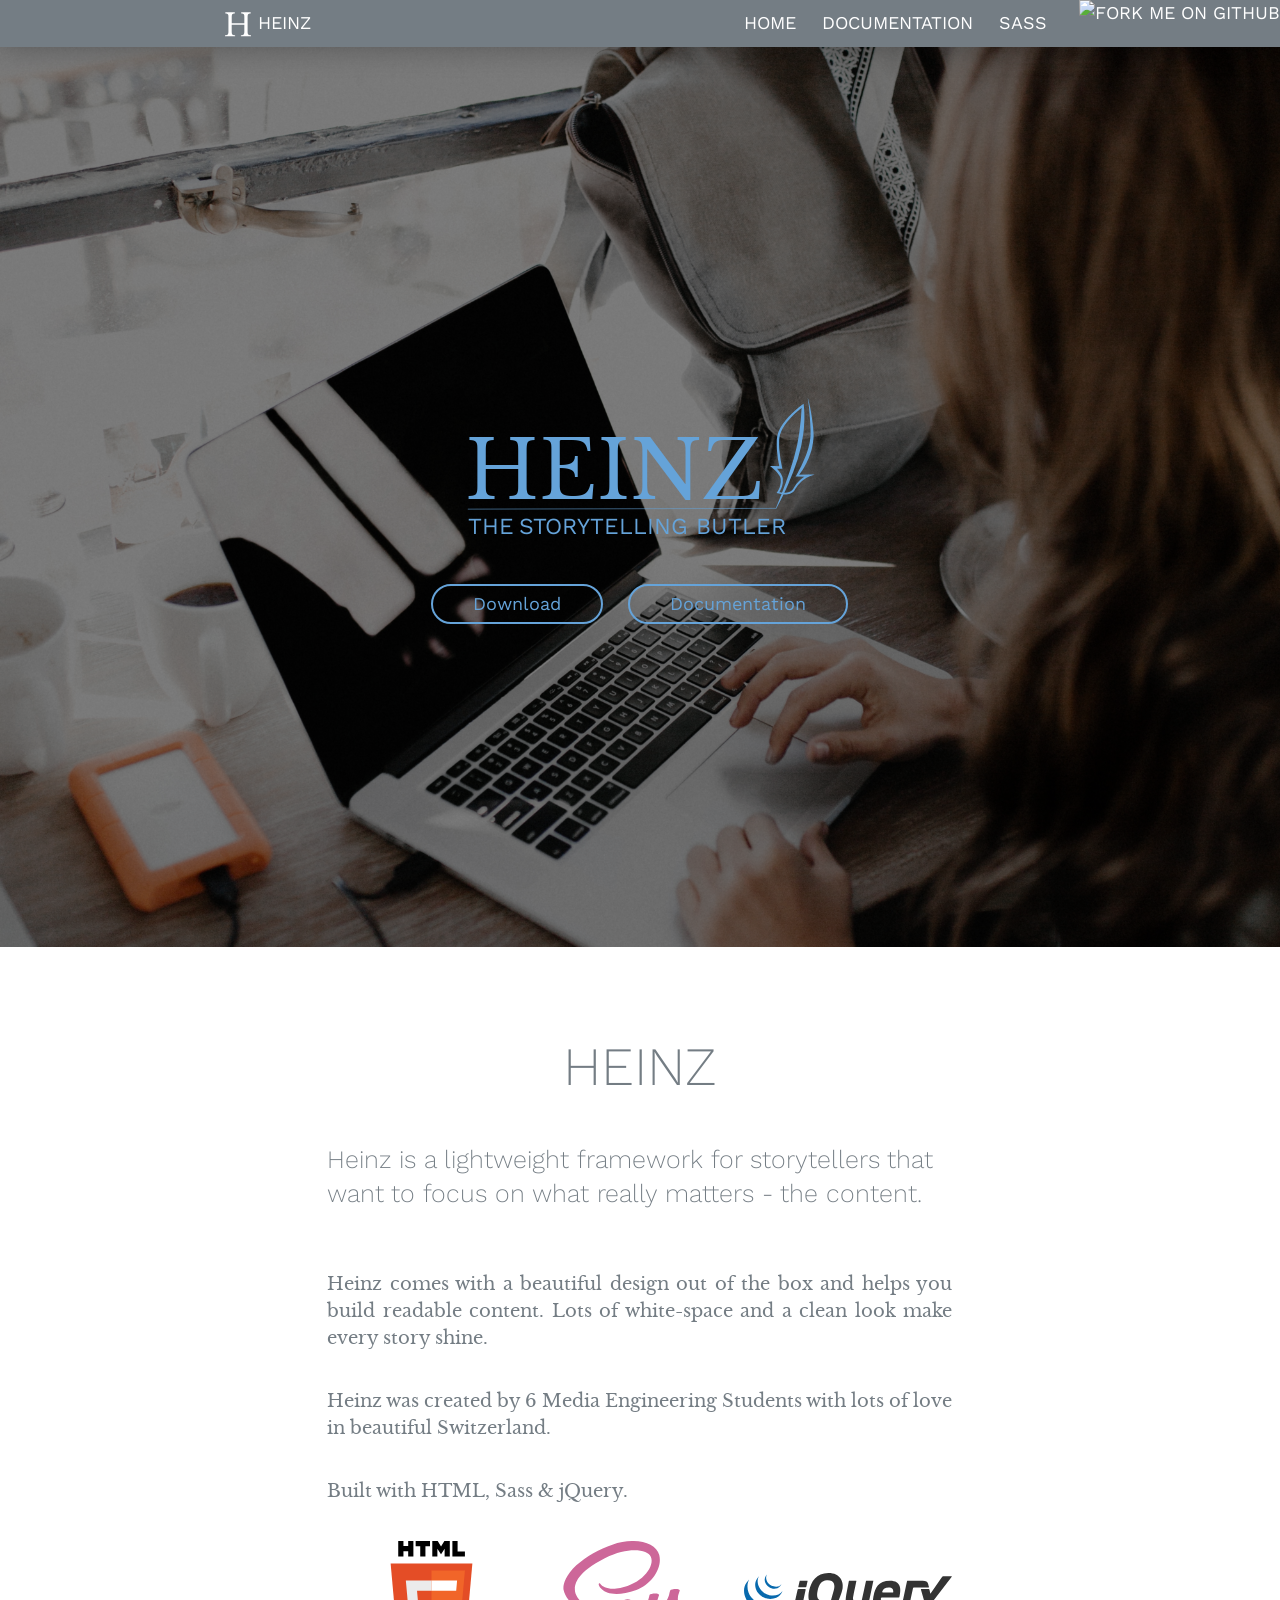
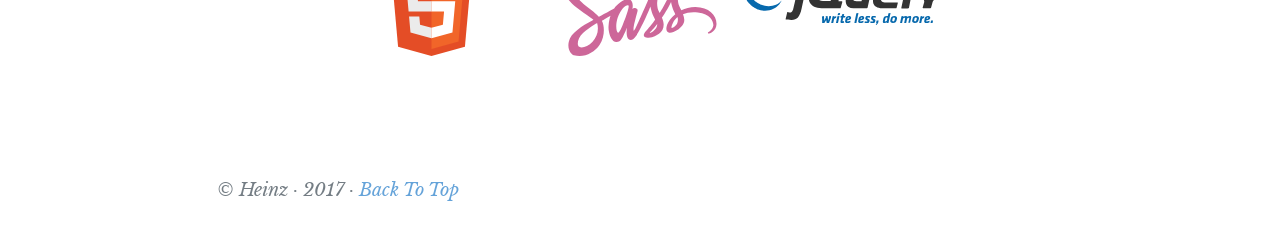
==== index.html @ 41d37383 "Merge branch 'master' of https://gitlab.com/myri/heinz # Conflicts: #	prepros-6.config" ====
<!DOCTYPE html>
<html lang="en">

<head>
    <meta charset="utf-8">
    <meta name="viewport" content="width=device-width, initial-scale=1">
    <link href="css/heinz.min.css" rel="stylesheet">
    <title>Heinz</title>

    <link rel="apple-touch-icon" sizes="180x180" href="img/favicons/apple-touch-icon.png">
    <link rel="icon" type="image/png" sizes="32x32" href="img/favicons/favicon-32x32.png">
    <link rel="icon" type="image/png" sizes="16x16" href="img/favicons/favicon-16x16.png">
    <link rel="manifest" href="img/favicons/manifest.json">
    <link rel="mask-icon" href="img/favicons/safari-pinned-tab.svg" color="#5bbad5">
    <meta name="theme-color" content="#ffffff">
</head>

<body>
    <header class="head">
        <nav class="menu boxed">
            <div class="bar">
                <a href="/" class="branding">
                    <img src="img/heinz_h.svg">
                    <span>Heinz</span>
                </a>
                <a target="_blank"href="https://github.com/"><img style="position: absolute; top: 0; right: 0; border: 0;z-index: 10001;" src="https://camo.githubusercontent.com/a6677b08c955af8400f44c6298f40e7d19cc5b2d/68747470733a2f2f73332e616d617a6f6e6177732e636f6d2f6769746875622f726962626f6e732f666f726b6d655f72696768745f677261795f3664366436642e706e67" alt="Fork me on GitHub" data-canonical-src="https://s3.amazonaws.com/github/ribbons/forkme_right_gray_6d6d6d.png"></a>
                <span class="nav-toggle">
                    <svg version="1.1" id="hamburger" xmlns="http://www.w3.org/2000/svg" xmlns:xlink="http://www.w3.org/1999/xlink" x="0px" y="0px"
                	 viewBox="0 0 77.3 67.6" style="enable-background:new 0 0 77.3 67.6;" xml:space="preserve">
                        <path d="M73.4,37.6H3.8c-2.1,0-3.8-1.7-3.8-3.8l0,0C0,31.7,1.7,30,3.8,30h69.7c2.1,0,3.8,1.7,3.8,3.8l0,0 C77.3,35.9,75.6,37.6,73.4,37.6z"/>
                        <path d="M73.4,7.6H3.8C1.7,7.6,0,5.9,0,3.8l0,0C0,1.7,1.7,0,3.8,0h69.7c2.1,0,3.8,1.7,3.8,3.8l0,0C77.3,5.9,75.6,7.6,73.4,7.6z"/>
                        <path d="M73.4,67.6H3.8c-2.1,0-3.8-1.7-3.8-3.8l0,0C0,61.7,1.7,60,3.8,60h69.7c2.1,0,3.8,1.7,3.8,3.8l0,0 C77.3,65.9,75.6,67.6,73.4,67.6z"/>
                    </svg>
                </span>
                <ul>
                    <li><span class="nav-toggle">close</span></li>
                    <li><a href="/">Home</a></li>
                    <li><a href="documentation.html">Documentation</a></li>
                    <li><a href="/docSass.html">Sass</a></li>
                </ul>
            </div>
        </nav>
    </header>

    <main class="main grid no-margin">
        <section class="fullscreen welcome textoverlay" style="background-image: url('img/womanwork.jpg')" data-section-title="fullscreen section">
            <div class="item-span-8 overlay-content">
                <div>
                <div class="logo-wrap">
                <div class="heinz-logo">
                <svg xmlns="http://www.w3.org/2000/svg" viewBox="0 0 614.93 252.39" id="heinz_logo">
                    <title>Heinz Logo</title>
                    <g id="Layer_2" data-name="Layer 2">
                        <g id="Layer_1-2" data-name="Layer 1">
                            <text class="cls-1" transform="translate(0 177.72)">HEINZ</text><line class="cls-2" x1="547.29" y1="194.18" x2="4.93" y2="195.5"/>
                            <text class="cls-3" transform="translate(5.18 238.86)">THE
                                <tspan class="cls-4" x="90.12" y="0">S</tspan>
                                <tspan class="cls-5" x="114.06" y="0">T</tspan>
                                <tspan x="136.05" y="0">O</tspan>
                                <tspan class="cls-6" x="165.8" y="0">R</tspan>
                                <tspan x="191.01" y="0">YTELLING BUTLER</tspan>
                            </text><path
                                class="cls-7"
                                d="M546.61,194.32c6-14.59,11.72-29.23,17.14-44s10.49-29.57,14.84-44.56a330.89,330.89,0,0,0,9.57-45.61c2.16-15.4,3.53-31,4.15-46.57l3,1.42h0c-4.1,3-8.11,6.38-12,9.82s-7.56,7.06-11.05,10.85a112.44,112.44,0,0,0-9.69,12A63,63,0,0,0,555.35,61a36.65,36.65,0,0,0-1.95,7.15,66,66,0,0,0-.78,7.56,121.72,121.72,0,0,0,.31,15.39,218.85,218.85,0,0,0,4.74,30.62l.64,2.83-2.89-.06h0l-12.65-.28,1.49-4h0a69,69,0,0,1,9,9.62,38,38,0,0,1,3.63,5.67,21.6,21.6,0,0,1,1.35,3.22,17.54,17.54,0,0,1,.74,3.47,31.56,31.56,0,0,1-1.42,13.35,40.12,40.12,0,0,1-2.55,6.13,37.64,37.64,0,0,1-3.54,5.67l-.71-2.31h0a38.83,38.83,0,0,0,15.94,1.32,17,17,0,0,0,7.13-2.7,12.33,12.33,0,0,0,2.68-2.55,12,12,0,0,0,1-1.55l1-1.85a57.69,57.69,0,0,1,10.81-13.47,55.55,55.55,0,0,1,6.84-5.35c1.21-.8,2.45-1.56,3.74-2.25a34.59,34.59,0,0,1,4.06-1.91h0l.62,3.66L584.43,138h0l-2.72.15,1.49-2.59A250,250,0,0,0,598.59,104c4.29-10.8,7.68-22,8.85-33.48a82.18,82.18,0,0,0,.47-8.61V59.79l-.08-2.21-.16-4.43c-.23-5.91-.54-11.82-1-17.73C605.85,23.6,604.75,11.79,603,0l.1,0c1.69,5.72,3,11.54,4.19,17.39s2.14,11.74,3,17.65,1.5,11.85,2.1,17.79l.37,4.47.18,2.24.12,2.3A87.54,87.54,0,0,1,613,71a109,109,0,0,1-2.9,18.08q-1.1,4.43-2.57,8.76c-1,2.88-2,5.74-3.21,8.52a129.36,129.36,0,0,1-8.18,16.19c-1.54,2.59-3.17,5.14-4.91,7.61a84.27,84.27,0,0,1-5.56,7.19l-1.23-2.44h0l20.28-.32,10.22-.16-9.6,3.82h0a31.72,31.72,0,0,0-3.56,1.63c-1.19.62-2.35,1.31-3.49,2a52,52,0,0,0-6.45,4.92,54.25,54.25,0,0,0-10.32,12.53l-1,1.8a15.25,15.25,0,0,1-1.32,1.93,15.6,15.6,0,0,1-3.42,3.18,20.19,20.19,0,0,1-8.49,3.14,35.31,35.31,0,0,1-8.78.09,46.66,46.66,0,0,1-8.54-1.71h0l-1.94-.59,1.23-1.72a35,35,0,0,0,3-5.25,36.87,36.87,0,0,0,2.16-5.71,28,28,0,0,0,.9-11.87c-.48-3.72-2.72-7.13-5.25-10.31a65,65,0,0,0-8.66-8.71h0l-4.92-4.14,6.41.14,12.65.28h0l-2.25,2.78a223,223,0,0,1-4.66-31.34,125.91,125.91,0,0,1-.22-15.94,70.19,70.19,0,0,1,.88-8,40.82,40.82,0,0,1,2.21-7.93,67,67,0,0,1,7.77-14.14A116.39,116.39,0,0,1,569.37,33c3.62-3.87,7.43-7.54,11.38-11s8-6.83,12.33-10h0l2.55-2.1.41,3.53c.47,4,.7,8,.84,11.95s.17,8,.07,11.93-.23,8-.53,11.92-.61,7.94-1.09,11.89a245.08,245.08,0,0,1-10.12,46.69,457.51,457.51,0,0,1-16.94,44.4c-6.43,14.45-13.27,28.69-21,42.47Z"/>
                        </g>
                    </g>
                </svg>
                </div>
                </div>
                <p class="text-center">
                    <a href="downloads/heinz.zip" class="btn">Download</a>
                    <a href="documentation.html" class="btn">Documentation</a>
                </p>
            </div>
            </div>
        </section>
        <section class="box">
            <h1>Heinz</h1>
            <p class="text-lead">Heinz is a lightweight framework for storytellers that want to focus on what really matters - the content.</p>
            <p>Heinz comes with a beautiful design out of the box and helps you build readable content. Lots of white-space and a clean look make every story shine.</p>
            <p>Heinz was created by 6 Media Engineering Students with lots of love in beautiful Switzerland.</p>

            <p>Built with HTML, Sass & jQuery.</p>
                <div class="item-span-1"></div>
                <div class="item-span-1"></div>
                <div class="item-span-2 logo-img"><img src="img/HTML5_Logo.svg"></div>
                <div class="item-span-2 logo-img"><img src="img/Sass_Logo.svg"></div>
                <div class="item-span-2 logo-img"><img src="img/jQuery-Logo.svg"></div>
        </section>
    </main>
    <footer class="grid">
        <div class="foot">
            <p>
                &copy; Heinz &middot; 2017 &middot; <span class="backtotop">Back To Top</span></p>
        </div>
    </footer>

    <script src="js/jquery-3.2.1.js"></script>
    <script src="js/heinz.min.js"></script>
</body>

</html>
---- css/heinz.min.css ----
@charset "UTF-8";@font-face{font-family:"Work Sans";src:url("../fonts/worksans/worksans-black.woff2") format("woff2"), url("../fonts/worksans/worksans-black.woff") format("woff");font-weight:900;font-style:normal}@font-face{font-family:"Work Sans";src:url("../fonts/worksans/worksans-bold.woff2") format("woff2"), url("../fonts/worksans/worksans-bold.woff") format("woff");font-weight:bold;font-style:normal}@font-face{font-family:"Work Sans";src:url("../fonts/worksans/worksans-extrabold.woff2") format("woff2"), url("../fonts/worksans/worksans-extrabold.woff") format("woff");font-weight:800;font-style:normal}@font-face{font-family:"Work Sans";src:url("../fonts/worksans/worksans-extralight.woff2") format("woff2"), url("../fonts/worksans/worksans-extralight.woff") format("woff");font-weight:200;font-style:normal}@font-face{font-family:"Work Sans";src:url("../fonts/worksans/worksans-hairline.woff2") format("woff2"), url("../fonts/worksans/worksans-hairline.woff") format("woff");font-weight:100;font-style:normal}@font-face{font-family:"Work Sans";src:url("../fonts/worksans/worksans-light.woff2") format("woff2"), url("../fonts/worksans/worksans-light.woff") format("woff");font-weight:light;font-style:normal}@font-face{font-family:"Work Sans";src:url("../fonts/worksans/worksans-medium.woff2") format("woff2"), url("../fonts/worksans/worksans-medium.woff") format("woff");font-weight:500;font-style:normal}@font-face{font-family:"Work Sans";src:url("../fonts/worksans/worksans-regular.woff2") format("woff2"), url("../fonts/worksans/worksans-regular.woff") format("woff");font-weight:normal;font-style:normal}@font-face{font-family:"Libre Baskerville";src:url("../fonts/librebaskerville/librebaskerville-bold-webfont.woff2") format("woff2"), url("../fonts/librebaskerville/librebaskerville-bold-webfont.woff") format("woff");font-weight:bold;font-style:normal}@font-face{font-family:"Libre Baskerville";src:url("../fonts/librebaskerville/librebaskerville-italic-webfont.woff2") format("woff2"), url("../fonts/librebaskerville/librebaskerville-italic-webfont.woff") format("woff");font-weight:normal;font-style:italic}@font-face{font-family:"Libre Baskerville";src:url("../fonts/librebaskerville/librebaskerville-regular-webfont.woff2") format("woff2"), url("../fonts/librebaskerville/librebaskerville-regular-webfont.woff") format("woff");font-weight:normal;font-style:normal}.backtotop,a,abbr,acronym,address,applet,article,aside,audio,b,big,blockquote,body,canvas,caption,center,cite,code,dd,del,details,dfn,div,dl,dt,em,embed,fieldset,figcaption,figure,footer,form,h1,h2,h3,h4,h5,h6,header,hgroup,html,i,iframe,img,ins,kbd,label,legend,mark,menu,nav,object,output,p,pre,q,ruby,s,samp,section,small,span,strike,strong,summary,table,tbody,td,tfoot,th,thead,time,tr,tt,u,var,video{margin:0;padding:0;border:0;font-size:100%;font:inherit;vertical-align:baseline}article,aside,details,figcaption,figure,footer,header,hgroup,menu,nav,section{display:block}body{line-height:1}blockquote,q{quotes:none}blockquote:after,blockquote:before,q:after,q:before{content:'';content:none}table{border-collapse:collapse;border-spacing:0}b,strong{font-weight:bold}em,i{font-style:italic}*{-webkit-box-sizing:border-box;box-sizing:border-box}b,strong{font-weight:bold}i{font-style:italic}img{max-width:100%;height:auto}body{max-width:100%;height:auto;-webkit-transition:0.3s all ease;-o-transition:0.3s all ease;transition:0.3s all ease}body footer,body header,body main{width:100%;max-width:1920px;margin-left:auto!important;margin-right:auto!important;-webkit-box-sizing:border-box;box-sizing:border-box}body.boxed{background:#CCCFD0}body.boxed .box{background:white}.box{margin:10px;-webkit-box-sizing:border-box;box-sizing:border-box}section.box{margin-top:0;margin-bottom:0}.main{margin:100px 0}.main.no-margin{margin:0}figure{padding-bottom:5px;margin:1.25rem 0}footer{margin-top:30px;margin-bottom:20px;padding:5px;font-style:italic}body,html{font-family:"Libre Baskerville", "Times New Roman", serif;font-size:18px;font-weight:normal;line-height:1.5;color:#747D84}@media screen and (max-width:800px){body,html{font-size:16px}}p{text-align:justify;-webkit-hyphens:auto;-ms-hyphens:auto;hyphens:auto}p+p{margin-top:2rem}.numbered{counter-reset:h1}.numbered h1{counter-reset:h2}.numbered h1.nocount:before{content:"";counter-increment:none}.numbered h1:before{counter-increment:h1;content:counter(h1) "." " "}.numbered h2{counter-reset:h3}.numbered h2.nocount:before{content:"";counter-increment:none}.numbered h2:before{counter-increment:h2;content:counter(h1) "." counter(h2) "." " "}.numbered h3{counter-reset:h4}.numbered h3.nocount:before{content:"";counter-increment:none}.numbered h3:before{counter-increment:h3;content:counter(h1) "." counter(h2) "." counter(h3) "." " "}.numbered h4{counter-reset:h5}.numbered h4.nocount:before{content:"";counter-increment:none}.numbered h4:before{counter-increment:h4;content:counter(h1) "." counter(h2) "." counter(h3) "." counter(h4) "." " "}.numbered h5{counter-reset:h6}.numbered h5.nocount:before{content:"";counter-increment:none}.numbered h5:before{counter-increment:h5;content:counter(h1) "." counter(h2) "." counter(h3) "." counter(h4) "." counter(h5) "." " "}.numbered h6{counter-reset:h7}.numbered h6.nocount:before{content:"";counter-increment:none}.numbered h6:before{counter-increment:h6;content:counter(h1) "." counter(h2) "." counter(h3) "." counter(h4) "." counter(h5) "." counter(h6) "." " "}h1{font-family:"Work Sans", "Calibri", sans-serif;font-weight:300;font-style:normal;text-transform:uppercase;text-align:center}h2{font-family:"Work Sans", "Calibri", sans-serif;font-weight:300;font-style:normal;text-transform:uppercase;text-align:center}h3{font-family:"Work Sans", "Calibri", sans-serif;font-weight:300;font-style:normal;text-transform:uppercase;text-align:center}h4{font-family:"Work Sans", "Calibri", sans-serif;font-weight:300;font-style:normal;text-transform:uppercase;text-align:center}h5{font-family:"Work Sans", "Calibri", sans-serif;font-weight:300;font-style:normal;text-transform:uppercase;text-align:center}h6{font-family:"Work Sans", "Calibri", sans-serif;font-weight:300;font-style:normal;text-transform:uppercase;text-align:center}h1{font-size:3em;line-height:1.05;color:#747D84;margin:2.5rem 0}@media screen and (max-width:800px){h1{font-size:2.5em}}h2{font-size:2.25em;line-height:1.25;margin:1.25rem 0}@media screen and (max-width:800px){h2{font-size:2em}}h3{font-size:1.75em;line-height:1.25;margin:1.25rem 0}@media screen and (max-width:800px){h3{font-size:1.5em}}h4{font-size:1.125em;line-height:1.22;margin:.5rem 0;font-weight:500;margin-top:1.5rem}h5{font-size:1.1em;margin:.3rem 0;font-weight:500;margin-top:1.5rem}h6{font-size:1em;margin:.25rem 0;font-weight:500;margin-top:1.5rem}.backtotop,.toggle,a{-webkit-transition:0.3s all ease;-o-transition:0.3s all ease;transition:0.3s all ease;color:#65A3D9;cursor:pointer;text-decoration:none}.backtotop:hover,.toggle:hover,a:hover{color:#65A3D9;text-decoration:underline}.btn.backtotop,.toggle.btn,a.btn{border-radius:20px;padding:6.66667px 40px;border:2px solid currentColor;margin:auto 10px;line-height:3;white-space:nowrap;font-family:"Work Sans", "Calibri", sans-serif}@media screen and (max-width:600px){.btn.backtotop,.toggle.btn,a.btn{padding:6.66667px 20px}}.btn.backtotop:hover,.toggle.btn:hover,a.btn:hover{text-decoration:none;background:#65A3D9;color:white;border-color:#65A3D9}blockquote{font-family:"Libre Baskerville", "Times New Roman", serif;font-style:italic;font-weight:normal;font-size:1.5em;line-height:1.4583;display:block;position:relative;margin:0px auto;text-align:right;color:#968572;border-right:3px solid currentColor;padding:10px;padding-right:20px;margin-bottom:1.25rem;margin-top:1.25rem}blockquote span{display:block;font-size:.7em}.text-black{color:black}.text-white{color:white}.text-center{text-align:center}.text-justify{text-align:justify}.text-left{text-align:left}.text-right{text-align:right}.text-hyphen{-webkit-hyphens:auto;-ms-hyphens:auto;hyphens:auto}.text-no-hyphen{-webkit-hyphens:none;-ms-hyphens:none;hyphens:none}.text-highlighted{background:#65A3D9;color:white;padding:3px 0 1px 0}.text-small{font-size:.8em}.text-muted{opacity:.5}.text-lead{font-family:"Work Sans", "Calibri", sans-serif;line-height:1.375;text-align:left;font-size:1.4em;font-weight:300;margin-bottom:1.25rem}figcaption{font-style:italic;margin-bottom:1.25rem;margin-top:.5rem}body,html{width:100%;min-height:100vh;margin:0;padding:0}body{display:grid;grid-template-rows:auto auto auto;grid-template-columns:12fr;grid-template-areas:"head""main""foot";-webkit-box-align:center;-webkit-align-items:center;-ms-flex-align:center;align-items:center}body .head{grid-area:head}body .main{grid-area:main}body .foot{grid-area:foot}.grid{display:grid;grid-template-columns:repeat(12, 1fr);-webkit-box-align:center;-webkit-align-items:center;-ms-flex-align:center;align-items:center}.grid .grid{display:grid;grid-template-columns:repeat(12, 1fr)}.grid .item-span-1{grid-column-start:auto;grid-column-end:span 1}.grid .item-span-lg-1,.grid .item-span-md-1,.grid .item-span-sm-1{grid-column-start:auto;grid-column-end:span 12}.grid .item-span-2{grid-column-start:auto;grid-column-end:span 2}.grid .item-span-lg-2,.grid .item-span-md-2,.grid .item-span-sm-2,.grid section.has-sidestory .sidestory{grid-column-start:auto;grid-column-end:span 12}.grid .item-span-3{grid-column-start:auto;grid-column-end:span 3}.grid .item-span-lg-3,.grid .item-span-md-3,.grid .item-span-sm-3{grid-column-start:auto;grid-column-end:span 12}.grid .item-span-4{grid-column-start:auto;grid-column-end:span 4}.grid .item-span-lg-4,.grid .item-span-md-4,.grid .item-span-sm-4{grid-column-start:auto;grid-column-end:span 12}.grid .item-span-5,.grid section blockquote{grid-column-start:auto;grid-column-end:span 5}.grid .item-span-lg-5,.grid .item-span-md-5,.grid .item-span-sm-5{grid-column-start:auto;grid-column-end:span 12}.grid #toc,.grid .item-span-6,.grid section .content-wide,.grid section .oversized div,.grid section .oversized figcaption,.grid section .oversized p,.grid section .slider-wrap,.grid section .video-wrap,.grid section audio,.grid section h1,.grid section h2,.grid section h3,.grid section h4,.grid section h5,.grid section h6,.grid section iframe,.grid section img,.grid section ol,.grid section p,.grid section pre div,.grid section pre figcaption,.grid section pre p,.grid section ul{grid-column-start:auto;grid-column-end:span 6}.grid .item-span-lg-6,.grid .item-span-md-6,.grid .item-span-sm-6,.grid section.full-width audio,.grid section .full-width audio,.grid section.full-width figcaption,.grid section .full-width figcaption,.grid section.full-width iframe,.grid section .full-width iframe,.grid section.full-width p,.grid section .full-width p,.grid section.full-width ul,.grid section .full-width ul{grid-column-start:auto;grid-column-end:span 12}.grid .item-span-7{grid-column-start:auto;grid-column-end:span 7}.grid .item-span-lg-7,.grid .item-span-md-7,.grid .item-span-sm-7{grid-column-start:auto;grid-column-end:span 12}.grid .item-span-8,.grid section .content-wide.large,.grid section .oversized,.grid section .slider-wrap.large,.grid section .video-wrap.large,.grid section audio.large,.grid section h1.large,.grid section h2.large,.grid section h3.large,.grid section h4.large,.grid section h5.large,.grid section h6.large,.grid section iframe.large,.grid section img.large,.grid section ol.large,.grid section p.large,.grid section pre,.grid section ul.large{grid-column-start:auto;grid-column-end:span 8}.grid .foot,.grid .item-span-lg-8,.grid .item-span-md-8,.grid .item-span-sm-8,.grid section,.grid section.has-sidestory .content,.grid section .oversized img,.grid section pre img{grid-column-start:auto;grid-column-end:span 12}.grid .item-span-9{grid-column-start:auto;grid-column-end:span 9}.grid .item-span-lg-9,.grid .item-span-md-9,.grid .item-span-sm-9{grid-column-start:auto;grid-column-end:span 12}.grid .item-span-10{grid-column-start:auto;grid-column-end:span 10}.grid .item-span-lg-10,.grid .item-span-md-10,.grid .item-span-sm-10{grid-column-start:auto;grid-column-end:span 12}.grid .item-span-11{grid-column-start:auto;grid-column-end:span 11}.grid .item-span-lg-11,.grid .item-span-md-11,.grid .item-span-sm-11{grid-column-start:auto;grid-column-end:span 12}.grid .fullscreen,.grid .item-span-12,.grid div{grid-column-start:auto;grid-column-end:span 12}.grid .item-span-lg-12,.grid .item-span-md-12,.grid .item-span-sm-12,.grid section.full-width,.grid section .full-width,.grid section.full-width .over-video,.grid section .full-width .over-video,.grid section.full-width .video-wrap,.grid section .full-width .video-wrap,.grid section.full-width figure,.grid section .full-width figure,.grid section.full-width iframe,.grid section .full-width iframe,.grid section.full-width video,.grid section .full-width video,.grid section.has-sidestory{grid-column-start:auto;grid-column-end:span 12}.grid .item-offset-0,.grid section .content-wide.large,.grid section.full-width,.grid section .full-width,.grid section.full-width .over-video,.grid section .full-width .over-video,.grid section.full-width .video-wrap,.grid section .full-width .video-wrap,.grid section.full-width figure,.grid section .full-width figure,.grid section.full-width iframe,.grid section .full-width iframe,.grid section.full-width video,.grid section .full-width video,.grid section.has-sidestory,.grid section .slider-wrap.large,.grid section .video-wrap.large,.grid section audio.large,.grid section h1.large,.grid section h2.large,.grid section h3.large,.grid section h4.large,.grid section h5.large,.grid section h6.large,.grid section iframe.large,.grid section img.large,.grid section ol.large,.grid section p.large,.grid section ul.large{grid-column-start:1}.grid .item-offset-lg-1,.grid .item-offset-md-1,.grid .item-offset-sm-1,.grid section.has-sidestory .sidestory-left{grid-column-start:auto}.grid #toc,.grid .item-offset-1,.grid section .content-wide,.grid section .oversized div,.grid section .oversized figcaption,.grid section .oversized p,.grid section .slider-wrap,.grid section .video-wrap,.grid section audio,.grid section h1,.grid section h2,.grid section h3,.grid section h4,.grid section h5,.grid section h6,.grid section iframe,.grid section img,.grid section ol,.grid section p,.grid section pre div,.grid section pre figcaption,.grid section pre p,.grid section ul{grid-column-start:2}.grid .foot,.grid .item-offset-lg-2,.grid .item-offset-md-2,.grid .item-offset-sm-2,.grid section,.grid section.full-width audio,.grid section .full-width audio,.grid section.full-width figcaption,.grid section .full-width figcaption,.grid section.full-width iframe,.grid section .full-width iframe,.grid section.full-width p,.grid section .full-width p,.grid section.full-width ul,.grid section .full-width ul,.grid section.has-sidestory .content{grid-column-start:auto}.grid .item-offset-2{grid-column-start:3}.grid .item-offset-lg-3,.grid .item-offset-md-3,.grid .item-offset-sm-3{grid-column-start:auto}.grid .item-offset-3{grid-column-start:4}.grid .item-offset-lg-4,.grid .item-offset-md-4,.grid .item-offset-sm-4{grid-column-start:auto}.grid .item-offset-4{grid-column-start:5}.grid .item-offset-lg-5,.grid .item-offset-md-5,.grid .item-offset-sm-5{grid-column-start:auto}.grid .item-offset-5{grid-column-start:6}.grid .item-offset-lg-6,.grid .item-offset-md-6,.grid .item-offset-sm-6{grid-column-start:auto}.grid .item-offset-6{grid-column-start:7}.grid .item-offset-lg-7,.grid .item-offset-md-7,.grid .item-offset-sm-7{grid-column-start:auto}.grid .item-offset-7{grid-column-start:8}.grid .item-offset-lg-8,.grid .item-offset-md-8,.grid .item-offset-sm-8{grid-column-start:auto}.grid .item-offset-8{grid-column-start:9}.grid .item-offset-lg-9,.grid .item-offset-md-9,.grid .item-offset-sm-9,.grid section.has-sidestory .sidestory-right{grid-column-start:auto}.grid .item-offset-9{grid-column-start:10}.grid .item-offset-lg-10,.grid .item-offset-md-10,.grid .item-offset-sm-10{grid-column-start:auto}.grid .item-offset-10{grid-column-start:11}.grid .item-offset-lg-11,.grid .item-offset-md-11,.grid .item-offset-sm-11{grid-column-start:auto}.grid .item-offset-11{grid-column-start:12}.grid .item-offset-lg-12,.grid .item-offset-md-12,.grid .item-offset-sm-12{grid-column-start:auto}@media screen and (min-width:600px){.grid .item-span-sm-1{grid-column-start:auto;grid-column-end:span 1}.grid .item-span-sm-2{grid-column-start:auto;grid-column-end:span 2}.grid .item-span-sm-3{grid-column-start:auto;grid-column-end:span 3}.grid .item-span-sm-4{grid-column-start:auto;grid-column-end:span 4}.grid .item-span-sm-5{grid-column-start:auto;grid-column-end:span 5}.grid .item-span-sm-6{grid-column-start:auto;grid-column-end:span 6}.grid .item-span-sm-7{grid-column-start:auto;grid-column-end:span 7}.grid .item-span-sm-8{grid-column-start:auto;grid-column-end:span 8}.grid .item-span-sm-9{grid-column-start:auto;grid-column-end:span 9}.grid .item-span-sm-10{grid-column-start:auto;grid-column-end:span 10}.grid .item-span-sm-11{grid-column-start:auto;grid-column-end:span 11}.grid .item-span-sm-12{grid-column-start:auto;grid-column-end:span 12}.grid .item-offset-sm-0{grid-column-start:1}.grid .item-offset-sm-1{grid-column-start:2}.grid .item-offset-sm-2{grid-column-start:3}.grid .item-offset-sm-3{grid-column-start:4}.grid .item-offset-sm-4{grid-column-start:5}.grid .item-offset-sm-5{grid-column-start:6}.grid .item-offset-sm-6{grid-column-start:7}.grid .item-offset-sm-7{grid-column-start:8}.grid .item-offset-sm-8{grid-column-start:9}.grid .item-offset-sm-9{grid-column-start:10}.grid .item-offset-sm-10{grid-column-start:11}.grid .item-offset-sm-11{grid-column-start:12}}@media screen and (min-width:960px){.grid .item-span-md-1{grid-column-start:auto;grid-column-end:span 1}.grid .item-span-md-2,.grid section.has-sidestory .sidestory{grid-column-start:auto;grid-column-end:span 2}.grid .item-span-md-3{grid-column-start:auto;grid-column-end:span 3}.grid .item-span-md-4{grid-column-start:auto;grid-column-end:span 4}.grid .item-span-md-5{grid-column-start:auto;grid-column-end:span 5}.grid .item-span-md-6,.grid section.full-width audio,.grid section .full-width audio,.grid section.full-width figcaption,.grid section .full-width figcaption,.grid section.full-width iframe,.grid section .full-width iframe,.grid section.full-width p,.grid section .full-width p,.grid section.full-width ul,.grid section .full-width ul{grid-column-start:auto;grid-column-end:span 6}.grid .item-span-md-7{grid-column-start:auto;grid-column-end:span 7}.grid .foot,.grid .item-span-md-8,.grid section,.grid section.has-sidestory .content,.grid section .oversized img,.grid section pre img{grid-column-start:auto;grid-column-end:span 8}.grid .item-span-md-9{grid-column-start:auto;grid-column-end:span 9}.grid .item-span-md-10{grid-column-start:auto;grid-column-end:span 10}.grid .item-span-md-11{grid-column-start:auto;grid-column-end:span 11}.grid .item-span-md-12,.grid section.full-width,.grid section .full-width,.grid section.full-width .over-video,.grid section .full-width .over-video,.grid section.full-width .video-wrap,.grid section .full-width .video-wrap,.grid section.full-width figure,.grid section .full-width figure,.grid section.full-width iframe,.grid section .full-width iframe,.grid section.full-width video,.grid section .full-width video,.grid section.has-sidestory{grid-column-start:auto;grid-column-end:span 12}.grid .item-offset-md-0{grid-column-start:1}.grid .item-offset-md-1,.grid section.has-sidestory .sidestory-left{grid-column-start:2}.grid .foot,.grid .item-offset-md-2,.grid section,.grid section.full-width audio,.grid section .full-width audio,.grid section.full-width figcaption,.grid section .full-width figcaption,.grid section.full-width iframe,.grid section .full-width iframe,.grid section.full-width p,.grid section .full-width p,.grid section.full-width ul,.grid section .full-width ul,.grid section.has-sidestory .content{grid-column-start:3}.grid .item-offset-md-3{grid-column-start:4}.grid .item-offset-md-4{grid-column-start:5}.grid .item-offset-md-5{grid-column-start:6}.grid .item-offset-md-6{grid-column-start:7}.grid .item-offset-md-7{grid-column-start:8}.grid .item-offset-md-8{grid-column-start:9}.grid .item-offset-md-9,.grid section.has-sidestory .sidestory-right{grid-column-start:10}.grid .item-offset-md-10{grid-column-start:11}.grid .item-offset-md-11{grid-column-start:12}}@media screen and (min-width:1260px){.grid .item-span-lg-1{grid-column-start:auto;grid-column-end:span 1}.grid .item-span-lg-2{grid-column-start:auto;grid-column-end:span 2}.grid .item-span-lg-3{grid-column-start:auto;grid-column-end:span 3}.grid .item-span-lg-4{grid-column-start:auto;grid-column-end:span 4}.grid .item-span-lg-5{grid-column-start:auto;grid-column-end:span 5}.grid .item-span-lg-6{grid-column-start:auto;grid-column-end:span 6}.grid .item-span-lg-7{grid-column-start:auto;grid-column-end:span 7}.grid .item-span-lg-8{grid-column-start:auto;grid-column-end:span 8}.grid .item-span-lg-9{grid-column-start:auto;grid-column-end:span 9}.grid .item-span-lg-10{grid-column-start:auto;grid-column-end:span 10}.grid .item-span-lg-11{grid-column-start:auto;grid-column-end:span 11}.grid .item-span-lg-12{grid-column-start:auto;grid-column-end:span 12}.grid .item-offset-lg-0{grid-column-start:1}.grid .item-offset-lg-1{grid-column-start:2}.grid .item-offset-lg-2{grid-column-start:3}.grid .item-offset-lg-3{grid-column-start:4}.grid .item-offset-lg-4{grid-column-start:5}.grid .item-offset-lg-5{grid-column-start:6}.grid .item-offset-lg-6{grid-column-start:7}.grid .item-offset-lg-7{grid-column-start:8}.grid .item-offset-lg-8{grid-column-start:9}.grid .item-offset-lg-9{grid-column-start:10}.grid .item-offset-lg-10{grid-column-start:11}.grid .item-offset-lg-11{grid-column-start:12}}.grid .fullscreen{height:100vh;background-size:cover;background-position:center center}.grid section{padding:50px 0;display:grid;grid-template-columns:repeat(8, 1fr)}.boxed .grid section:first-of-type:not(.fullscreen):not(.full-width){padding-top:100px}.boxed .grid section:last-of-type{padding-bottom:100px}.grid section.full-width,.grid section .full-width{padding:0;display:grid;grid-template-columns:repeat(12, 1fr);position:relative;margin:0}.grid section.full-width .over-video,.grid section .full-width .over-video,.grid section.full-width .video-wrap,.grid section .full-width .video-wrap,.grid section.full-width figure,.grid section .full-width figure,.grid section.full-width iframe,.grid section .full-width iframe,.grid section.full-width video,.grid section .full-width video{padding:0;line-height:1;margin:0}.grid section.full-width .video-wrap,.grid section .full-width .video-wrap{margin:0}.grid section.full-width .over-video,.grid section .full-width .over-video{position:absolute;top:0;left:0;width:100%;height:100%;background:rgba(0, 0, 0, 0.5)}.grid section.full-width audio,.grid section .full-width audio,.grid section.full-width figcaption,.grid section .full-width figcaption,.grid section.full-width iframe,.grid section .full-width iframe,.grid section.full-width p,.grid section .full-width p,.grid section.full-width ul,.grid section .full-width ul{position:absolute;bottom:10px;left:0}.grid section.has-sidestory{padding:0;display:grid;grid-template-columns:repeat(12, 1fr);position:relative}.grid section.has-sidestory .box{margin-top:0;margin-bottom:0}.grid section.has-sidestory .content{grid-row-start:1;display:grid;grid-template-columns:repeat(8, 1fr)}@media screen and (max-width:960px){.grid section.has-sidestory .content{grid-column-start:auto;grid-column-end:span 12;padding:20px 0}}.grid section.has-sidestory .sidestory{grid-row-start:1;-webkit-align-self:center;-ms-flex-item-align:center;align-self:center;padding:20px;z-index:10;margin:25px;font-size:.8em;background:#f2f2f2}@media screen and (max-width:960px){.grid section.has-sidestory .sidestory{grid-column-start:auto;grid-column-end:span 12;grid-row-start:auto;background:#f2f2f2}.grid section.has-sidestory .sidestory h1,.grid section.has-sidestory .sidestory h2,.grid section.has-sidestory .sidestory h3,.grid section.has-sidestory .sidestory h4,.grid section.has-sidestory .sidestory h5,.grid section.has-sidestory .sidestory h6{text-align:left}}.grid section .oversized,.grid section pre{display:grid;grid-template-columns:repeat(8, 1fr);padding:1.25rem 0;position:relative;margin-bottom:2rem}.grid section .oversized code,.grid section pre code{padding:0 10px}.grid section .textoverlay{padding:0;margin:30px 0;background:black}.grid section .textoverlay img{opacity:0.5}.grid section .textoverlay .overlay-content{position:absolute;top:50%;-webkit-transform:translateY(-50%);-ms-transform:translateY(-50%);transform:translateY(-50%);text-align:center;width:100%;color:white;font-size:3.1em;line-height:1.05em;font-weight:normal;font-style:italic}.grid section .content-wide,.grid section .slider-wrap,.grid section .video-wrap,.grid section audio,.grid section h1,.grid section h2,.grid section h3,.grid section h4,.grid section h5,.grid section h6,.grid section iframe,.grid section img,.grid section ol,.grid section p,.grid section ul{width:100%}.grid section blockquote{grid-column-start:4}.grid section blockquote p{text-align:right!important}@media screen and (max-width:700px){.grid section blockquote{grid-column-start:0;grid-column-end:span 6}}#toc{width:100%;font-family:"Work Sans", "Calibri", sans-serif;text-transform:uppercase}#toc ul{list-style:none;list-style-type:none}#toc .H2{padding-left:10px}#toc .H3{padding-left:20px}.overlay-open{overflow:hidden}.overlay-open div:not(.overlay),.overlay-open footer,.overlay-open header,.overlay-open main{-webkit-filter:blur(10px);filter:blur(10px);-webkit-transition:0.3s all ease;-o-transition:0.3s all ease;transition:0.3s all ease}.backdrop{position:fixed;top:0;left:0;width:100%;height:100%;z-index:98}.overlay{display:none;background:white;position:fixed;width:70%;max-height:70%;overflow:auto;border:0px solid #747D84;top:50%;left:50%;-webkit-transform:translate(-50%, -50%);-ms-transform:translate(-50%, -50%);transform:translate(-50%, -50%);z-index:99}@media screen and (max-width:600px){.overlay{width:90%;max-height:90%}}.overlay.open{display:block}.overlay .close{position:absolute;right:15px;top:10px;font-family:"Work Sans", "Calibri", sans-serif;font-size:1.5em;text-decoration:none;z-index:100}.overlay .close:hover{text-decoration:none}.slider-wrap{width:100%;position:relative;margin:10px 0;margin-bottom:2rem}.slider-wrap .navigator{position:absolute;top:50%;font-size:0;width:35px;height:35px;-webkit-transform:translateY(-50%) rotate(45deg);-ms-transform:translateY(-50%) rotate(45deg);transform:translateY(-50%) rotate(45deg);cursor:pointer}.slider-wrap .navigator.toggle-next{right:30px;-webkit-box-shadow:6px -6px 6px rgba(0, 0, 0, 0.3);box-shadow:6px -6px 6px rgba(0, 0, 0, 0.3);border-top:3px solid #FDFDFD;border-right:3px solid #FDFDFD}.slider-wrap .navigator.toggle-next:hover{border-color:rgba(253, 253, 253, 0.5)}.slider-wrap .navigator.toggle-prev{left:30px;-webkit-box-shadow:-6px 6px 6px rgba(0, 0, 0, 0.3);box-shadow:-6px 6px 6px rgba(0, 0, 0, 0.3);border-bottom:3px solid #FDFDFD;border-left:3px solid #FDFDFD}.slider-wrap .navigator.toggle-prev:hover{border-color:rgba(253, 253, 253, 0.5)}.slider{position:relative;width:100%;height:0;padding:56.25% 0 0 0;display:block}.slider div{position:absolute;top:0;left:0;right:0;bottom:0;width:100%;height:100%}.slider div{background-size:cover;background-position:center center;background-repeat:no-repeat;opacity:0;-webkit-transition:.3s all ease;-o-transition:.3s all ease;transition:.3s all ease}.slider div.active{opacity:1}.slider div img{display:none}.video-wrap{margin:10px 0;position:relative;margin-bottom:2rem}.video{position:relative;width:100%;height:0;padding:56.25% 0 0 0;display:block}.video iframe,.video video{position:absolute;top:0;left:0;right:0;bottom:0;width:100%;height:100%}.scrollspy-wrapper{height:10px;margin:0;position:relative;left:0;width:100%;background:#747D84}.scrollspy-wrapper.display-titles{height:20px}@media screen and (max-width:500px){.scrollspy-wrapper.display-titles{height:10px}}.scrollspy-wrapper.display-titles .scrollspy{font-size:.8em;font-family:"Work Sans", "Calibri", sans-serif;line-height:20px}@media screen and (max-width:500px){.scrollspy-wrapper.display-titles .scrollspy{font-size:0}}.scrollspy-wrapper .scrollspy{width:auto;height:100%;position:absolute;cursor:pointer;white-space:nowrap;color:white;font-size:0;padding:0 5px;-webkit-box-sizing:border-box;box-sizing:border-box}.scrollspy-wrapper .scrollspy:after{content:'';position:absolute;top:0;left:0;height:100%;width:calc(100% - 4px);background:rgba(255, 255, 255, 0.3)}.scrollspy-wrapper .scrollbar{height:100%;width:0px;position:absolute;background:#65A3D9}.menu{position:fixed;top:0;left:0;width:100%;background:#747D84;color:white;z-index:10000;font-family:"Work Sans", "Calibri", sans-serif;text-transform:uppercase;-webkit-box-shadow:0 0 30px rgba(0, 0, 0, 0.3);box-shadow:0 0 30px rgba(0, 0, 0, 0.3);display:-webkit-box;display:-webkit-flex;display:-ms-flexbox;display:flex;-webkit-box-orient:horizontal;-webkit-box-direction:normal;-webkit-flex-direction:row;-ms-flex-direction:row;flex-direction:row;-webkit-flex-wrap:wrap;-ms-flex-wrap:wrap;flex-wrap:wrap;-webkit-box-pack:justify;-webkit-justify-content:space-between;-ms-flex-pack:justify;justify-content:space-between;-webkit-box-align:center;-webkit-align-items:center;-ms-flex-align:center;align-items:center}.menu.boxed{-webkit-box-pack:center;-webkit-justify-content:center;-ms-flex-pack:center;justify-content:center}.menu .bar{width:66.66667%;display:-webkit-box;display:-webkit-flex;display:-ms-flexbox;display:flex;-webkit-box-orient:horizontal;-webkit-box-direction:normal;-webkit-flex-direction:row;-ms-flex-direction:row;flex-direction:row;-webkit-flex-wrap:wrap;-ms-flex-wrap:wrap;flex-wrap:wrap;-webkit-box-pack:justify;-webkit-justify-content:space-between;-ms-flex-pack:justify;justify-content:space-between;-webkit-box-align:center;-webkit-align-items:center;-ms-flex-align:center;align-items:center}.menu .nav-toggle{max-width:40px;padding:5px 10px;cursor:pointer;display:none}.menu .nav-toggle path{fill:white}.menu .nav-toggle:hover path{fill:rgba(255, 255, 255, 0.8)}@media screen and (max-width:600px){.menu .nav-toggle{display:inline-block}}.menu .branding{display:inline-block;padding:5px 10px;display:-webkit-box;display:-webkit-flex;display:-ms-flexbox;display:flex;-webkit-box-orient:horizontal;-webkit-box-direction:normal;-webkit-flex-direction:row;-ms-flex-direction:row;flex-direction:row;-webkit-flex-wrap:nowrap;-ms-flex-wrap:nowrap;flex-wrap:nowrap;-webkit-box-pack:justify;-webkit-justify-content:space-between;-ms-flex-pack:justify;justify-content:space-between;-webkit-box-align:center;-webkit-align-items:center;-ms-flex-align:center;align-items:center}.menu .branding span{padding:5px}.menu .branding img{display:inline-block;max-width:30px}.menu .backtotop,.menu a,.menu span{color:white;cursor:pointer}.menu .backtotop:hover,.menu a:hover,.menu span:hover{color:rgba(255, 255, 255, 0.8)}.menu ul{padding:0 10px;list-style:none;list-style-type:none;position:relative;background:#747D84;margin:0;z-index:10001}@media screen and (max-width:600px){.menu ul{position:fixed;top:0;left:0;width:300px;height:100%;-webkit-transform:translateX(-300px);-ms-transform:translateX(-300px);transform:translateX(-300px);-webkit-transition:.3s all ease;-o-transition:.3s all ease;transition:.3s all ease}.menu ul.active{-webkit-transform:translateX(0);-ms-transform:translateX(0);transform:translateX(0)}}.menu ul li{list-style:none;display:inline-block;padding:0 10px}@media screen and (max-width:600px){.menu ul li{display:block}}.menu ul ul{background:#747D84;position:absolute;padding:5px;width:100%;margin:0}@media screen and (max-width:600px){.menu ul ul{position:relative}}.menu ul ul li{display:block}@media screen and (max-width:600px){.fork-link{display:none}}pre{margin:2rem 0!important}.welcome{display:-webkit-box;display:-webkit-flex;display:-ms-flexbox;display:flex;-webkit-box-orient:horizontal;-webkit-box-direction:normal;-webkit-flex-direction:row;-ms-flex-direction:row;flex-direction:row;-webkit-flex-wrap:wrap;-ms-flex-wrap:wrap;flex-wrap:wrap;-webkit-box-pack:center;-webkit-justify-content:center;-ms-flex-pack:center;justify-content:center;-webkit-box-align:stretch;-webkit-align-items:stretch;-ms-flex-align:stretch;align-items:stretch;position:relative;padding:0!important}.welcome .overlay-content{background:rgba(0, 0, 0, 0.5);display:-webkit-box;display:-webkit-flex;display:-ms-flexbox;display:flex;-webkit-box-orient:horizontal;-webkit-box-direction:normal;-webkit-flex-direction:row;-ms-flex-direction:row;flex-direction:row;-webkit-flex-wrap:wrap;-ms-flex-wrap:wrap;flex-wrap:wrap;-webkit-box-pack:center;-webkit-justify-content:center;-ms-flex-pack:center;justify-content:center;-webkit-box-align:center;-webkit-align-items:center;-ms-flex-align:center;align-items:center}.logo-wrap{max-width:500px;width:80%;margin:2rem auto}.heinz-logo{position:relative;width:100%;height:0;padding:41.0437% 0 0 0;display:block}.heinz-logo svg{position:absolute;top:0;left:0;right:0;bottom:0;width:100%;height:100%}#heinz_logo .cls-1{font-size:140.92px;font-family:"Libre Baskerville", "Times New Roman", serif}#heinz_logo .cls-1,#heinz_logo .cls-3,#heinz_logo .cls-7{fill:#65A3D9}#heinz_logo .cls-2{fill:none;stroke:#65A3D9;stroke-miterlimit:10}#heinz_logo .cls-3{font-size:40.65px;font-family:"Work Sans", "Calibri", sans-serif}#heinz_logo .cls-4{letter-spacing:-0.03em}#heinz_logo .cls-5{letter-spacing:-0.03em}#heinz_logo .cls-6{letter-spacing:-0.02em}.logo-img{margin:2rem 0;display:-webkit-box;display:-webkit-flex;display:-ms-flexbox;display:flex;-webkit-box-orient:horizontal;-webkit-box-direction:normal;-webkit-flex-direction:row;-ms-flex-direction:row;flex-direction:row;-webkit-flex-wrap:wrap;-ms-flex-wrap:wrap;flex-wrap:wrap;-webkit-box-pack:center;-webkit-justify-content:center;-ms-flex-pack:center;justify-content:center;-webkit-box-align:center;-webkit-align-items:center;-ms-flex-align:center;align-items:center}.logo-img img{max-height:115px}.logo-img.item-span-3 img{max-height:90px}.area-1{background:#F5C7CA;-webkit-box-shadow:inset 0px 0px 5px #de454f;box-shadow:inset 0px 0px 5px #de454f}.area-2{background:#E779AE;-webkit-box-shadow:inset 0px 0px 5px #a91e61;box-shadow:inset 0px 0px 5px #a91e61}.area-3{background:#3759A0;-webkit-box-shadow:inset 0px 0px 5px #101a2e;box-shadow:inset 0px 0px 5px #101a2e}.area-4{background:#A0CEEC;-webkit-box-shadow:inset 0px 0px 5px #298bcb;box-shadow:inset 0px 0px 5px #298bcb}.area-5{background:#EBEBEB;-webkit-box-shadow:inset 0px 0px 5px #9f9f9f;box-shadow:inset 0px 0px 5px #9f9f9f}.area-6{background:#D7E6E8;-webkit-box-shadow:inset 0px 0px 5px #76a9b0;box-shadow:inset 0px 0px 5px #76a9b0}.area-7{background:#D6D3EE;-webkit-box-shadow:inset 0px 0px 5px #6f65c3;box-shadow:inset 0px 0px 5px #6f65c3}.customgrid{width:100%;height:100vh;-webkit-box-align:stretch;-webkit-align-items:stretch;-ms-flex-align:stretch;align-items:stretch;display:grid;grid-template-rows:auto auto auto auto;grid-template-columns:auto auto auto auto;grid-template-areas:"area-1 area-2 area-3 area-3""area-4 area-2 area-3 area-3""area-4 area-5 area-5 area-6""area-7 area-7 area-7 area-6"}.customgrid .area-1{grid-area:area-1}.customgrid .area-2{grid-area:area-2}.customgrid .area-3{grid-area:area-3}.customgrid .area-4{grid-area:area-4}.customgrid .area-5{grid-area:area-5}.customgrid .area-6{grid-area:area-6}.customgrid .area-7{grid-area:area-7}@media screen and (max-width:850px){.customgrid{display:grid;grid-template-rows:auto auto auto auto auto;grid-template-columns:auto auto;grid-template-areas:"area-1 area-2""area-3 area-3""area-4 area-5""area-6 area-5""area-7 area-7"}}
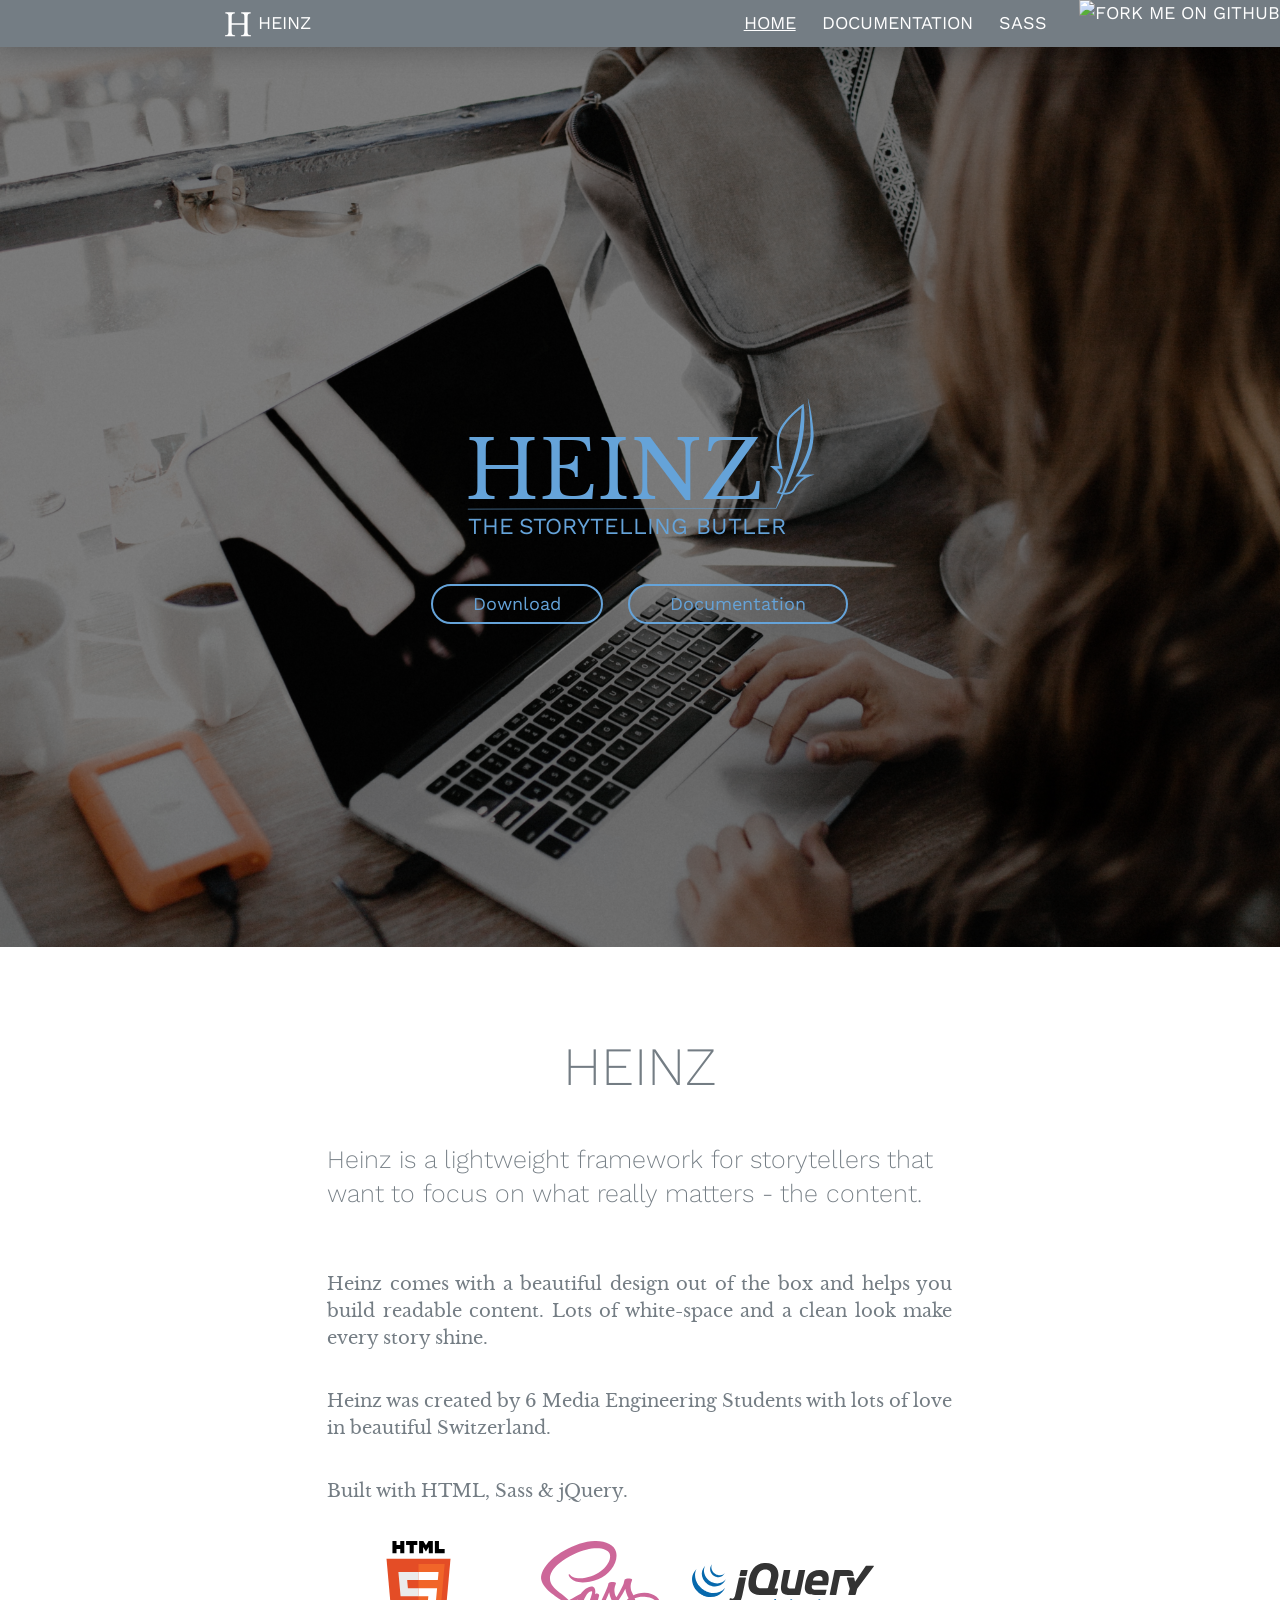
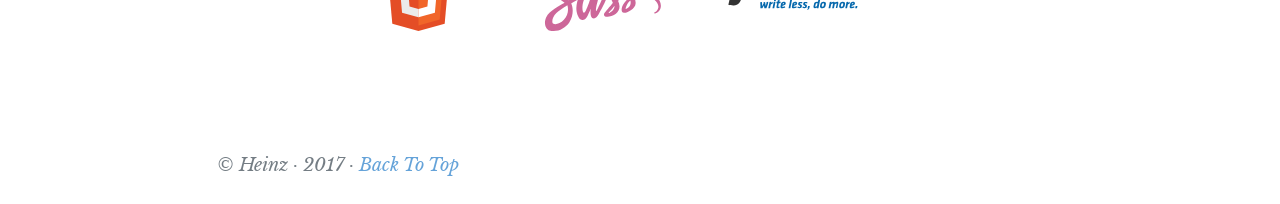
==== commit 93dfb56c: "hamburger and ex" ====
--- a/index.html
+++ b/index.html
@@ -23,18 +23,13 @@
                     <img src="img/heinz_h.svg">
                     <span>Heinz</span>
                 </a>
-                <a target="_blank"href="https://github.com/"><img style="position: absolute; top: 0; right: 0; border: 0;z-index: 10001;" src="https://camo.githubusercontent.com/a6677b08c955af8400f44c6298f40e7d19cc5b2d/68747470733a2f2f73332e616d617a6f6e6177732e636f6d2f6769746875622f726962626f6e732f666f726b6d655f72696768745f677261795f3664366436642e706e67" alt="Fork me on GitHub" data-canonical-src="https://s3.amazonaws.com/github/ribbons/forkme_right_gray_6d6d6d.png"></a>
+                <a class="fork-link" target="_blank"href="https://github.com/"><img style="position: absolute; top: 0; right: 0; border: 0;z-index: 10001;" src="https://camo.githubusercontent.com/a6677b08c955af8400f44c6298f40e7d19cc5b2d/68747470733a2f2f73332e616d617a6f6e6177732e636f6d2f6769746875622f726962626f6e732f666f726b6d655f72696768745f677261795f3664366436642e706e67" alt="Fork me on GitHub" data-canonical-src="https://s3.amazonaws.com/github/ribbons/forkme_right_gray_6d6d6d.png"></a>
                 <span class="nav-toggle">
-                    <svg version="1.1" id="hamburger" xmlns="http://www.w3.org/2000/svg" xmlns:xlink="http://www.w3.org/1999/xlink" x="0px" y="0px"
-                	 viewBox="0 0 77.3 67.6" style="enable-background:new 0 0 77.3 67.6;" xml:space="preserve">
-                        <path d="M73.4,37.6H3.8c-2.1,0-3.8-1.7-3.8-3.8l0,0C0,31.7,1.7,30,3.8,30h69.7c2.1,0,3.8,1.7,3.8,3.8l0,0 C77.3,35.9,75.6,37.6,73.4,37.6z"/>
-                        <path d="M73.4,7.6H3.8C1.7,7.6,0,5.9,0,3.8l0,0C0,1.7,1.7,0,3.8,0h69.7c2.1,0,3.8,1.7,3.8,3.8l0,0C77.3,5.9,75.6,7.6,73.4,7.6z"/>
-                        <path d="M73.4,67.6H3.8c-2.1,0-3.8-1.7-3.8-3.8l0,0C0,61.7,1.7,60,3.8,60h69.7c2.1,0,3.8,1.7,3.8,3.8l0,0 C77.3,65.9,75.6,67.6,73.4,67.6z"/>
-                    </svg>
+                    <div class="hamburger">toggle menu</div>
                 </span>
                 <ul>
-                    <li><span class="nav-toggle">close</span></li>
-                    <li><a href="/">Home</a></li>
+                    <li><span class="nav-toggle"><div class="ex">close</div></span></li>
+                    <li><span class="current">Home</span></li>
                     <li><a href="documentation.html">Documentation</a></li>
                     <li><a href="/docSass.html">Sass</a></li>
                 </ul>
@@ -81,11 +76,11 @@
             <p>Heinz was created by 6 Media Engineering Students with lots of love in beautiful Switzerland.</p>
 
             <p>Built with HTML, Sass & jQuery.</p>
-                <div class="item-span-1"></div>
-                <div class="item-span-1"></div>
-                <div class="item-span-2 logo-img"><img src="img/HTML5_Logo.svg"></div>
-                <div class="item-span-2 logo-img"><img src="img/Sass_Logo.svg"></div>
-                <div class="item-span-2 logo-img"><img src="img/jQuery-Logo.svg"></div>
+            <div class="item-span-8 item-offset-1 grid">
+                <div class="item-span-3 logo-img"><img src="img/HTML5_Logo.svg"></div>
+                <div class="item-span-3 logo-img"><img src="img/Sass_Logo.svg"></div>
+                <div class="item-span-3 logo-img"><img src="img/jQuery-Logo.svg"></div>
+            </div>
         </section>
     </main>
     <footer class="grid">
--- a/css/heinz.min.css
+++ b/css/heinz.min.css
@@ -1 +1 @@
-@charset "UTF-8";@font-face{font-family:"Work Sans";src:url("../fonts/worksans/worksans-black.woff2") format("woff2"), url("../fonts/worksans/worksans-black.woff") format("woff");font-weight:900;font-style:normal}@font-face{font-family:"Work Sans";src:url("../fonts/worksans/worksans-bold.woff2") format("woff2"), url("../fonts/worksans/worksans-bold.woff") format("woff");font-weight:bold;font-style:normal}@font-face{font-family:"Work Sans";src:url("../fonts/worksans/worksans-extrabold.woff2") format("woff2"), url("../fonts/worksans/worksans-extrabold.woff") format("woff");font-weight:800;font-style:normal}@font-face{font-family:"Work Sans";src:url("../fonts/worksans/worksans-extralight.woff2") format("woff2"), url("../fonts/worksans/worksans-extralight.woff") format("woff");font-weight:200;font-style:normal}@font-face{font-family:"Work Sans";src:url("../fonts/worksans/worksans-hairline.woff2") format("woff2"), url("../fonts/worksans/worksans-hairline.woff") format("woff");font-weight:100;font-style:normal}@font-face{font-family:"Work Sans";src:url("../fonts/worksans/worksans-light.woff2") format("woff2"), url("../fonts/worksans/worksans-light.woff") format("woff");font-weight:light;font-style:normal}@font-face{font-family:"Work Sans";src:url("../fonts/worksans/worksans-medium.woff2") format("woff2"), url("../fonts/worksans/worksans-medium.woff") format("woff");font-weight:500;font-style:normal}@font-face{font-family:"Work Sans";src:url("../fonts/worksans/worksans-regular.woff2") format("woff2"), url("../fonts/worksans/worksans-regular.woff") format("woff");font-weight:normal;font-style:normal}@font-face{font-family:"Libre Baskerville";src:url("../fonts/librebaskerville/librebaskerville-bold-webfont.woff2") format("woff2"), url("../fonts/librebaskerville/librebaskerville-bold-webfont.woff") format("woff");font-weight:bold;font-style:normal}@font-face{font-family:"Libre Baskerville";src:url("../fonts/librebaskerville/librebaskerville-italic-webfont.woff2") format("woff2"), url("../fonts/librebaskerville/librebaskerville-italic-webfont.woff") format("woff");font-weight:normal;font-style:italic}@font-face{font-family:"Libre Baskerville";src:url("../fonts/librebaskerville/librebaskerville-regular-webfont.woff2") format("woff2"), url("../fonts/librebaskerville/librebaskerville-regular-webfont.woff") format("woff");font-weight:normal;font-style:normal}.backtotop,a,abbr,acronym,address,applet,article,aside,audio,b,big,blockquote,body,canvas,caption,center,cite,code,dd,del,details,dfn,div,dl,dt,em,embed,fieldset,figcaption,figure,footer,form,h1,h2,h3,h4,h5,h6,header,hgroup,html,i,iframe,img,ins,kbd,label,legend,mark,menu,nav,object,output,p,pre,q,ruby,s,samp,section,small,span,strike,strong,summary,table,tbody,td,tfoot,th,thead,time,tr,tt,u,var,video{margin:0;padding:0;border:0;font-size:100%;font:inherit;vertical-align:baseline}article,aside,details,figcaption,figure,footer,header,hgroup,menu,nav,section{display:block}body{line-height:1}blockquote,q{quotes:none}blockquote:after,blockquote:before,q:after,q:before{content:'';content:none}table{border-collapse:collapse;border-spacing:0}b,strong{font-weight:bold}em,i{font-style:italic}*{-webkit-box-sizing:border-box;box-sizing:border-box}b,strong{font-weight:bold}i{font-style:italic}img{max-width:100%;height:auto}body{max-width:100%;height:auto;-webkit-transition:0.3s all ease;-o-transition:0.3s all ease;transition:0.3s all ease}body footer,body header,body main{width:100%;max-width:1920px;margin-left:auto!important;margin-right:auto!important;-webkit-box-sizing:border-box;box-sizing:border-box}body.boxed{background:#CCCFD0}body.boxed .box{background:white}.box{margin:10px;-webkit-box-sizing:border-box;box-sizing:border-box}section.box{margin-top:0;margin-bottom:0}.main{margin:100px 0}.main.no-margin{margin:0}figure{padding-bottom:5px;margin:1.25rem 0}footer{margin-top:30px;margin-bottom:20px;padding:5px;font-style:italic}body,html{font-family:"Libre Baskerville", "Times New Roman", serif;font-size:18px;font-weight:normal;line-height:1.5;color:#747D84}@media screen and (max-width:800px){body,html{font-size:16px}}p{text-align:justify;-webkit-hyphens:auto;-ms-hyphens:auto;hyphens:auto}p+p{margin-top:2rem}.numbered{counter-reset:h1}.numbered h1{counter-reset:h2}.numbered h1.nocount:before{content:"";counter-increment:none}.numbered h1:before{counter-increment:h1;content:counter(h1) "." " "}.numbered h2{counter-reset:h3}.numbered h2.nocount:before{content:"";counter-increment:none}.numbered h2:before{counter-increment:h2;content:counter(h1) "." counter(h2) "." " "}.numbered h3{counter-reset:h4}.numbered h3.nocount:before{content:"";counter-increment:none}.numbered h3:before{counter-increment:h3;content:counter(h1) "." counter(h2) "." counter(h3) "." " "}.numbered h4{counter-reset:h5}.numbered h4.nocount:before{content:"";counter-increment:none}.numbered h4:before{counter-increment:h4;content:counter(h1) "." counter(h2) "." counter(h3) "." counter(h4) "." " "}.numbered h5{counter-reset:h6}.numbered h5.nocount:before{content:"";counter-increment:none}.numbered h5:before{counter-increment:h5;content:counter(h1) "." counter(h2) "." counter(h3) "." counter(h4) "." counter(h5) "." " "}.numbered h6{counter-reset:h7}.numbered h6.nocount:before{content:"";counter-increment:none}.numbered h6:before{counter-increment:h6;content:counter(h1) "." counter(h2) "." counter(h3) "." counter(h4) "." counter(h5) "." counter(h6) "." " "}h1{font-family:"Work Sans", "Calibri", sans-serif;font-weight:300;font-style:normal;text-transform:uppercase;text-align:center}h2{font-family:"Work Sans", "Calibri", sans-serif;font-weight:300;font-style:normal;text-transform:uppercase;text-align:center}h3{font-family:"Work Sans", "Calibri", sans-serif;font-weight:300;font-style:normal;text-transform:uppercase;text-align:center}h4{font-family:"Work Sans", "Calibri", sans-serif;font-weight:300;font-style:normal;text-transform:uppercase;text-align:center}h5{font-family:"Work Sans", "Calibri", sans-serif;font-weight:300;font-style:normal;text-transform:uppercase;text-align:center}h6{font-family:"Work Sans", "Calibri", sans-serif;font-weight:300;font-style:normal;text-transform:uppercase;text-align:center}h1{font-size:3em;line-height:1.05;color:#747D84;margin:2.5rem 0}@media screen and (max-width:800px){h1{font-size:2.5em}}h2{font-size:2.25em;line-height:1.25;margin:1.25rem 0}@media screen and (max-width:800px){h2{font-size:2em}}h3{font-size:1.75em;line-height:1.25;margin:1.25rem 0}@media screen and (max-width:800px){h3{font-size:1.5em}}h4{font-size:1.125em;line-height:1.22;margin:.5rem 0;font-weight:500;margin-top:1.5rem}h5{font-size:1.1em;margin:.3rem 0;font-weight:500;margin-top:1.5rem}h6{font-size:1em;margin:.25rem 0;font-weight:500;margin-top:1.5rem}.backtotop,.toggle,a{-webkit-transition:0.3s all ease;-o-transition:0.3s all ease;transition:0.3s all ease;color:#65A3D9;cursor:pointer;text-decoration:none}.backtotop:hover,.toggle:hover,a:hover{color:#65A3D9;text-decoration:underline}.btn.backtotop,.toggle.btn,a.btn{border-radius:20px;padding:6.66667px 40px;border:2px solid currentColor;margin:auto 10px;line-height:3;white-space:nowrap;font-family:"Work Sans", "Calibri", sans-serif}@media screen and (max-width:600px){.btn.backtotop,.toggle.btn,a.btn{padding:6.66667px 20px}}.btn.backtotop:hover,.toggle.btn:hover,a.btn:hover{text-decoration:none;background:#65A3D9;color:white;border-color:#65A3D9}blockquote{font-family:"Libre Baskerville", "Times New Roman", serif;font-style:italic;font-weight:normal;font-size:1.5em;line-height:1.4583;display:block;position:relative;margin:0px auto;text-align:right;color:#968572;border-right:3px solid currentColor;padding:10px;padding-right:20px;margin-bottom:1.25rem;margin-top:1.25rem}blockquote span{display:block;font-size:.7em}.text-black{color:black}.text-white{color:white}.text-center{text-align:center}.text-justify{text-align:justify}.text-left{text-align:left}.text-right{text-align:right}.text-hyphen{-webkit-hyphens:auto;-ms-hyphens:auto;hyphens:auto}.text-no-hyphen{-webkit-hyphens:none;-ms-hyphens:none;hyphens:none}.text-highlighted{background:#65A3D9;color:white;padding:3px 0 1px 0}.text-small{font-size:.8em}.text-muted{opacity:.5}.text-lead{font-family:"Work Sans", "Calibri", sans-serif;line-height:1.375;text-align:left;font-size:1.4em;font-weight:300;margin-bottom:1.25rem}figcaption{font-style:italic;margin-bottom:1.25rem;margin-top:.5rem}body,html{width:100%;min-height:100vh;margin:0;padding:0}body{display:grid;grid-template-rows:auto auto auto;grid-template-columns:12fr;grid-template-areas:"head""main""foot";-webkit-box-align:center;-webkit-align-items:center;-ms-flex-align:center;align-items:center}body .head{grid-area:head}body .main{grid-area:main}body .foot{grid-area:foot}.grid{display:grid;grid-template-columns:repeat(12, 1fr);-webkit-box-align:center;-webkit-align-items:center;-ms-flex-align:center;align-items:center}.grid .grid{display:grid;grid-template-columns:repeat(12, 1fr)}.grid .item-span-1{grid-column-start:auto;grid-column-end:span 1}.grid .item-span-lg-1,.grid .item-span-md-1,.grid .item-span-sm-1{grid-column-start:auto;grid-column-end:span 12}.grid .item-span-2{grid-column-start:auto;grid-column-end:span 2}.grid .item-span-lg-2,.grid .item-span-md-2,.grid .item-span-sm-2,.grid section.has-sidestory .sidestory{grid-column-start:auto;grid-column-end:span 12}.grid .item-span-3{grid-column-start:auto;grid-column-end:span 3}.grid .item-span-lg-3,.grid .item-span-md-3,.grid .item-span-sm-3{grid-column-start:auto;grid-column-end:span 12}.grid .item-span-4{grid-column-start:auto;grid-column-end:span 4}.grid .item-span-lg-4,.grid .item-span-md-4,.grid .item-span-sm-4{grid-column-start:auto;grid-column-end:span 12}.grid .item-span-5,.grid section blockquote{grid-column-start:auto;grid-column-end:span 5}.grid .item-span-lg-5,.grid .item-span-md-5,.grid .item-span-sm-5{grid-column-start:auto;grid-column-end:span 12}.grid #toc,.grid .item-span-6,.grid section .content-wide,.grid section .oversized div,.grid section .oversized figcaption,.grid section .oversized p,.grid section .slider-wrap,.grid section .video-wrap,.grid section audio,.grid section h1,.grid section h2,.grid section h3,.grid section h4,.grid section h5,.grid section h6,.grid section iframe,.grid section img,.grid section ol,.grid section p,.grid section pre div,.grid section pre figcaption,.grid section pre p,.grid section ul{grid-column-start:auto;grid-column-end:span 6}.grid .item-span-lg-6,.grid .item-span-md-6,.grid .item-span-sm-6,.grid section.full-width audio,.grid section .full-width audio,.grid section.full-width figcaption,.grid section .full-width figcaption,.grid section.full-width iframe,.grid section .full-width iframe,.grid section.full-width p,.grid section .full-width p,.grid section.full-width ul,.grid section .full-width ul{grid-column-start:auto;grid-column-end:span 12}.grid .item-span-7{grid-column-start:auto;grid-column-end:span 7}.grid .item-span-lg-7,.grid .item-span-md-7,.grid .item-span-sm-7{grid-column-start:auto;grid-column-end:span 12}.grid .item-span-8,.grid section .content-wide.large,.grid section .oversized,.grid section .slider-wrap.large,.grid section .video-wrap.large,.grid section audio.large,.grid section h1.large,.grid section h2.large,.grid section h3.large,.grid section h4.large,.grid section h5.large,.grid section h6.large,.grid section iframe.large,.grid section img.large,.grid section ol.large,.grid section p.large,.grid section pre,.grid section ul.large{grid-column-start:auto;grid-column-end:span 8}.grid .foot,.grid .item-span-lg-8,.grid .item-span-md-8,.grid .item-span-sm-8,.grid section,.grid section.has-sidestory .content,.grid section .oversized img,.grid section pre img{grid-column-start:auto;grid-column-end:span 12}.grid .item-span-9{grid-column-start:auto;grid-column-end:span 9}.grid .item-span-lg-9,.grid .item-span-md-9,.grid .item-span-sm-9{grid-column-start:auto;grid-column-end:span 12}.grid .item-span-10{grid-column-start:auto;grid-column-end:span 10}.grid .item-span-lg-10,.grid .item-span-md-10,.grid .item-span-sm-10{grid-column-start:auto;grid-column-end:span 12}.grid .item-span-11{grid-column-start:auto;grid-column-end:span 11}.grid .item-span-lg-11,.grid .item-span-md-11,.grid .item-span-sm-11{grid-column-start:auto;grid-column-end:span 12}.grid .fullscreen,.grid .item-span-12,.grid div{grid-column-start:auto;grid-column-end:span 12}.grid .item-span-lg-12,.grid .item-span-md-12,.grid .item-span-sm-12,.grid section.full-width,.grid section .full-width,.grid section.full-width .over-video,.grid section .full-width .over-video,.grid section.full-width .video-wrap,.grid section .full-width .video-wrap,.grid section.full-width figure,.grid section .full-width figure,.grid section.full-width iframe,.grid section .full-width iframe,.grid section.full-width video,.grid section .full-width video,.grid section.has-sidestory{grid-column-start:auto;grid-column-end:span 12}.grid .item-offset-0,.grid section .content-wide.large,.grid section.full-width,.grid section .full-width,.grid section.full-width .over-video,.grid section .full-width .over-video,.grid section.full-width .video-wrap,.grid section .full-width .video-wrap,.grid section.full-width figure,.grid section .full-width figure,.grid section.full-width iframe,.grid section .full-width iframe,.grid section.full-width video,.grid section .full-width video,.grid section.has-sidestory,.grid section .slider-wrap.large,.grid section .video-wrap.large,.grid section audio.large,.grid section h1.large,.grid section h2.large,.grid section h3.large,.grid section h4.large,.grid section h5.large,.grid section h6.large,.grid section iframe.large,.grid section img.large,.grid section ol.large,.grid section p.large,.grid section ul.large{grid-column-start:1}.grid .item-offset-lg-1,.grid .item-offset-md-1,.grid .item-offset-sm-1,.grid section.has-sidestory .sidestory-left{grid-column-start:auto}.grid #toc,.grid .item-offset-1,.grid section .content-wide,.grid section .oversized div,.grid section .oversized figcaption,.grid section .oversized p,.grid section .slider-wrap,.grid section .video-wrap,.grid section audio,.grid section h1,.grid section h2,.grid section h3,.grid section h4,.grid section h5,.grid section h6,.grid section iframe,.grid section img,.grid section ol,.grid section p,.grid section pre div,.grid section pre figcaption,.grid section pre p,.grid section ul{grid-column-start:2}.grid .foot,.grid .item-offset-lg-2,.grid .item-offset-md-2,.grid .item-offset-sm-2,.grid section,.grid section.full-width audio,.grid section .full-width audio,.grid section.full-width figcaption,.grid section .full-width figcaption,.grid section.full-width iframe,.grid section .full-width iframe,.grid section.full-width p,.grid section .full-width p,.grid section.full-width ul,.grid section .full-width ul,.grid section.has-sidestory .content{grid-column-start:auto}.grid .item-offset-2{grid-column-start:3}.grid .item-offset-lg-3,.grid .item-offset-md-3,.grid .item-offset-sm-3{grid-column-start:auto}.grid .item-offset-3{grid-column-start:4}.grid .item-offset-lg-4,.grid .item-offset-md-4,.grid .item-offset-sm-4{grid-column-start:auto}.grid .item-offset-4{grid-column-start:5}.grid .item-offset-lg-5,.grid .item-offset-md-5,.grid .item-offset-sm-5{grid-column-start:auto}.grid .item-offset-5{grid-column-start:6}.grid .item-offset-lg-6,.grid .item-offset-md-6,.grid .item-offset-sm-6{grid-column-start:auto}.grid .item-offset-6{grid-column-start:7}.grid .item-offset-lg-7,.grid .item-offset-md-7,.grid .item-offset-sm-7{grid-column-start:auto}.grid .item-offset-7{grid-column-start:8}.grid .item-offset-lg-8,.grid .item-offset-md-8,.grid .item-offset-sm-8{grid-column-start:auto}.grid .item-offset-8{grid-column-start:9}.grid .item-offset-lg-9,.grid .item-offset-md-9,.grid .item-offset-sm-9,.grid section.has-sidestory .sidestory-right{grid-column-start:auto}.grid .item-offset-9{grid-column-start:10}.grid .item-offset-lg-10,.grid .item-offset-md-10,.grid .item-offset-sm-10{grid-column-start:auto}.grid .item-offset-10{grid-column-start:11}.grid .item-offset-lg-11,.grid .item-offset-md-11,.grid .item-offset-sm-11{grid-column-start:auto}.grid .item-offset-11{grid-column-start:12}.grid .item-offset-lg-12,.grid .item-offset-md-12,.grid .item-offset-sm-12{grid-column-start:auto}@media screen and (min-width:600px){.grid .item-span-sm-1{grid-column-start:auto;grid-column-end:span 1}.grid .item-span-sm-2{grid-column-start:auto;grid-column-end:span 2}.grid .item-span-sm-3{grid-column-start:auto;grid-column-end:span 3}.grid .item-span-sm-4{grid-column-start:auto;grid-column-end:span 4}.grid .item-span-sm-5{grid-column-start:auto;grid-column-end:span 5}.grid .item-span-sm-6{grid-column-start:auto;grid-column-end:span 6}.grid .item-span-sm-7{grid-column-start:auto;grid-column-end:span 7}.grid .item-span-sm-8{grid-column-start:auto;grid-column-end:span 8}.grid .item-span-sm-9{grid-column-start:auto;grid-column-end:span 9}.grid .item-span-sm-10{grid-column-start:auto;grid-column-end:span 10}.grid .item-span-sm-11{grid-column-start:auto;grid-column-end:span 11}.grid .item-span-sm-12{grid-column-start:auto;grid-column-end:span 12}.grid .item-offset-sm-0{grid-column-start:1}.grid .item-offset-sm-1{grid-column-start:2}.grid .item-offset-sm-2{grid-column-start:3}.grid .item-offset-sm-3{grid-column-start:4}.grid .item-offset-sm-4{grid-column-start:5}.grid .item-offset-sm-5{grid-column-start:6}.grid .item-offset-sm-6{grid-column-start:7}.grid .item-offset-sm-7{grid-column-start:8}.grid .item-offset-sm-8{grid-column-start:9}.grid .item-offset-sm-9{grid-column-start:10}.grid .item-offset-sm-10{grid-column-start:11}.grid .item-offset-sm-11{grid-column-start:12}}@media screen and (min-width:960px){.grid .item-span-md-1{grid-column-start:auto;grid-column-end:span 1}.grid .item-span-md-2,.grid section.has-sidestory .sidestory{grid-column-start:auto;grid-column-end:span 2}.grid .item-span-md-3{grid-column-start:auto;grid-column-end:span 3}.grid .item-span-md-4{grid-column-start:auto;grid-column-end:span 4}.grid .item-span-md-5{grid-column-start:auto;grid-column-end:span 5}.grid .item-span-md-6,.grid section.full-width audio,.grid section .full-width audio,.grid section.full-width figcaption,.grid section .full-width figcaption,.grid section.full-width iframe,.grid section .full-width iframe,.grid section.full-width p,.grid section .full-width p,.grid section.full-width ul,.grid section .full-width ul{grid-column-start:auto;grid-column-end:span 6}.grid .item-span-md-7{grid-column-start:auto;grid-column-end:span 7}.grid .foot,.grid .item-span-md-8,.grid section,.grid section.has-sidestory .content,.grid section .oversized img,.grid section pre img{grid-column-start:auto;grid-column-end:span 8}.grid .item-span-md-9{grid-column-start:auto;grid-column-end:span 9}.grid .item-span-md-10{grid-column-start:auto;grid-column-end:span 10}.grid .item-span-md-11{grid-column-start:auto;grid-column-end:span 11}.grid .item-span-md-12,.grid section.full-width,.grid section .full-width,.grid section.full-width .over-video,.grid section .full-width .over-video,.grid section.full-width .video-wrap,.grid section .full-width .video-wrap,.grid section.full-width figure,.grid section .full-width figure,.grid section.full-width iframe,.grid section .full-width iframe,.grid section.full-width video,.grid section .full-width video,.grid section.has-sidestory{grid-column-start:auto;grid-column-end:span 12}.grid .item-offset-md-0{grid-column-start:1}.grid .item-offset-md-1,.grid section.has-sidestory .sidestory-left{grid-column-start:2}.grid .foot,.grid .item-offset-md-2,.grid section,.grid section.full-width audio,.grid section .full-width audio,.grid section.full-width figcaption,.grid section .full-width figcaption,.grid section.full-width iframe,.grid section .full-width iframe,.grid section.full-width p,.grid section .full-width p,.grid section.full-width ul,.grid section .full-width ul,.grid section.has-sidestory .content{grid-column-start:3}.grid .item-offset-md-3{grid-column-start:4}.grid .item-offset-md-4{grid-column-start:5}.grid .item-offset-md-5{grid-column-start:6}.grid .item-offset-md-6{grid-column-start:7}.grid .item-offset-md-7{grid-column-start:8}.grid .item-offset-md-8{grid-column-start:9}.grid .item-offset-md-9,.grid section.has-sidestory .sidestory-right{grid-column-start:10}.grid .item-offset-md-10{grid-column-start:11}.grid .item-offset-md-11{grid-column-start:12}}@media screen and (min-width:1260px){.grid .item-span-lg-1{grid-column-start:auto;grid-column-end:span 1}.grid .item-span-lg-2{grid-column-start:auto;grid-column-end:span 2}.grid .item-span-lg-3{grid-column-start:auto;grid-column-end:span 3}.grid .item-span-lg-4{grid-column-start:auto;grid-column-end:span 4}.grid .item-span-lg-5{grid-column-start:auto;grid-column-end:span 5}.grid .item-span-lg-6{grid-column-start:auto;grid-column-end:span 6}.grid .item-span-lg-7{grid-column-start:auto;grid-column-end:span 7}.grid .item-span-lg-8{grid-column-start:auto;grid-column-end:span 8}.grid .item-span-lg-9{grid-column-start:auto;grid-column-end:span 9}.grid .item-span-lg-10{grid-column-start:auto;grid-column-end:span 10}.grid .item-span-lg-11{grid-column-start:auto;grid-column-end:span 11}.grid .item-span-lg-12{grid-column-start:auto;grid-column-end:span 12}.grid .item-offset-lg-0{grid-column-start:1}.grid .item-offset-lg-1{grid-column-start:2}.grid .item-offset-lg-2{grid-column-start:3}.grid .item-offset-lg-3{grid-column-start:4}.grid .item-offset-lg-4{grid-column-start:5}.grid .item-offset-lg-5{grid-column-start:6}.grid .item-offset-lg-6{grid-column-start:7}.grid .item-offset-lg-7{grid-column-start:8}.grid .item-offset-lg-8{grid-column-start:9}.grid .item-offset-lg-9{grid-column-start:10}.grid .item-offset-lg-10{grid-column-start:11}.grid .item-offset-lg-11{grid-column-start:12}}.grid .fullscreen{height:100vh;background-size:cover;background-position:center center}.grid section{padding:50px 0;display:grid;grid-template-columns:repeat(8, 1fr)}.boxed .grid section:first-of-type:not(.fullscreen):not(.full-width){padding-top:100px}.boxed .grid section:last-of-type{padding-bottom:100px}.grid section.full-width,.grid section .full-width{padding:0;display:grid;grid-template-columns:repeat(12, 1fr);position:relative;margin:0}.grid section.full-width .over-video,.grid section .full-width .over-video,.grid section.full-width .video-wrap,.grid section .full-width .video-wrap,.grid section.full-width figure,.grid section .full-width figure,.grid section.full-width iframe,.grid section .full-width iframe,.grid section.full-width video,.grid section .full-width video{padding:0;line-height:1;margin:0}.grid section.full-width .video-wrap,.grid section .full-width .video-wrap{margin:0}.grid section.full-width .over-video,.grid section .full-width .over-video{position:absolute;top:0;left:0;width:100%;height:100%;background:rgba(0, 0, 0, 0.5)}.grid section.full-width audio,.grid section .full-width audio,.grid section.full-width figcaption,.grid section .full-width figcaption,.grid section.full-width iframe,.grid section .full-width iframe,.grid section.full-width p,.grid section .full-width p,.grid section.full-width ul,.grid section .full-width ul{position:absolute;bottom:10px;left:0}.grid section.has-sidestory{padding:0;display:grid;grid-template-columns:repeat(12, 1fr);position:relative}.grid section.has-sidestory .box{margin-top:0;margin-bottom:0}.grid section.has-sidestory .content{grid-row-start:1;display:grid;grid-template-columns:repeat(8, 1fr)}@media screen and (max-width:960px){.grid section.has-sidestory .content{grid-column-start:auto;grid-column-end:span 12;padding:20px 0}}.grid section.has-sidestory .sidestory{grid-row-start:1;-webkit-align-self:center;-ms-flex-item-align:center;align-self:center;padding:20px;z-index:10;margin:25px;font-size:.8em;background:#f2f2f2}@media screen and (max-width:960px){.grid section.has-sidestory .sidestory{grid-column-start:auto;grid-column-end:span 12;grid-row-start:auto;background:#f2f2f2}.grid section.has-sidestory .sidestory h1,.grid section.has-sidestory .sidestory h2,.grid section.has-sidestory .sidestory h3,.grid section.has-sidestory .sidestory h4,.grid section.has-sidestory .sidestory h5,.grid section.has-sidestory .sidestory h6{text-align:left}}.grid section .oversized,.grid section pre{display:grid;grid-template-columns:repeat(8, 1fr);padding:1.25rem 0;position:relative;margin-bottom:2rem}.grid section .oversized code,.grid section pre code{padding:0 10px}.grid section .textoverlay{padding:0;margin:30px 0;background:black}.grid section .textoverlay img{opacity:0.5}.grid section .textoverlay .overlay-content{position:absolute;top:50%;-webkit-transform:translateY(-50%);-ms-transform:translateY(-50%);transform:translateY(-50%);text-align:center;width:100%;color:white;font-size:3.1em;line-height:1.05em;font-weight:normal;font-style:italic}.grid section .content-wide,.grid section .slider-wrap,.grid section .video-wrap,.grid section audio,.grid section h1,.grid section h2,.grid section h3,.grid section h4,.grid section h5,.grid section h6,.grid section iframe,.grid section img,.grid section ol,.grid section p,.grid section ul{width:100%}.grid section blockquote{grid-column-start:4}.grid section blockquote p{text-align:right!important}@media screen and (max-width:700px){.grid section blockquote{grid-column-start:0;grid-column-end:span 6}}#toc{width:100%;font-family:"Work Sans", "Calibri", sans-serif;text-transform:uppercase}#toc ul{list-style:none;list-style-type:none}#toc .H2{padding-left:10px}#toc .H3{padding-left:20px}.overlay-open{overflow:hidden}.overlay-open div:not(.overlay),.overlay-open footer,.overlay-open header,.overlay-open main{-webkit-filter:blur(10px);filter:blur(10px);-webkit-transition:0.3s all ease;-o-transition:0.3s all ease;transition:0.3s all ease}.backdrop{position:fixed;top:0;left:0;width:100%;height:100%;z-index:98}.overlay{display:none;background:white;position:fixed;width:70%;max-height:70%;overflow:auto;border:0px solid #747D84;top:50%;left:50%;-webkit-transform:translate(-50%, -50%);-ms-transform:translate(-50%, -50%);transform:translate(-50%, -50%);z-index:99}@media screen and (max-width:600px){.overlay{width:90%;max-height:90%}}.overlay.open{display:block}.overlay .close{position:absolute;right:15px;top:10px;font-family:"Work Sans", "Calibri", sans-serif;font-size:1.5em;text-decoration:none;z-index:100}.overlay .close:hover{text-decoration:none}.slider-wrap{width:100%;position:relative;margin:10px 0;margin-bottom:2rem}.slider-wrap .navigator{position:absolute;top:50%;font-size:0;width:35px;height:35px;-webkit-transform:translateY(-50%) rotate(45deg);-ms-transform:translateY(-50%) rotate(45deg);transform:translateY(-50%) rotate(45deg);cursor:pointer}.slider-wrap .navigator.toggle-next{right:30px;-webkit-box-shadow:6px -6px 6px rgba(0, 0, 0, 0.3);box-shadow:6px -6px 6px rgba(0, 0, 0, 0.3);border-top:3px solid #FDFDFD;border-right:3px solid #FDFDFD}.slider-wrap .navigator.toggle-next:hover{border-color:rgba(253, 253, 253, 0.5)}.slider-wrap .navigator.toggle-prev{left:30px;-webkit-box-shadow:-6px 6px 6px rgba(0, 0, 0, 0.3);box-shadow:-6px 6px 6px rgba(0, 0, 0, 0.3);border-bottom:3px solid #FDFDFD;border-left:3px solid #FDFDFD}.slider-wrap .navigator.toggle-prev:hover{border-color:rgba(253, 253, 253, 0.5)}.slider{position:relative;width:100%;height:0;padding:56.25% 0 0 0;display:block}.slider div{position:absolute;top:0;left:0;right:0;bottom:0;width:100%;height:100%}.slider div{background-size:cover;background-position:center center;background-repeat:no-repeat;opacity:0;-webkit-transition:.3s all ease;-o-transition:.3s all ease;transition:.3s all ease}.slider div.active{opacity:1}.slider div img{display:none}.video-wrap{margin:10px 0;position:relative;margin-bottom:2rem}.video{position:relative;width:100%;height:0;padding:56.25% 0 0 0;display:block}.video iframe,.video video{position:absolute;top:0;left:0;right:0;bottom:0;width:100%;height:100%}.scrollspy-wrapper{height:10px;margin:0;position:relative;left:0;width:100%;background:#747D84}.scrollspy-wrapper.display-titles{height:20px}@media screen and (max-width:500px){.scrollspy-wrapper.display-titles{height:10px}}.scrollspy-wrapper.display-titles .scrollspy{font-size:.8em;font-family:"Work Sans", "Calibri", sans-serif;line-height:20px}@media screen and (max-width:500px){.scrollspy-wrapper.display-titles .scrollspy{font-size:0}}.scrollspy-wrapper .scrollspy{width:auto;height:100%;position:absolute;cursor:pointer;white-space:nowrap;color:white;font-size:0;padding:0 5px;-webkit-box-sizing:border-box;box-sizing:border-box}.scrollspy-wrapper .scrollspy:after{content:'';position:absolute;top:0;left:0;height:100%;width:calc(100% - 4px);background:rgba(255, 255, 255, 0.3)}.scrollspy-wrapper .scrollbar{height:100%;width:0px;position:absolute;background:#65A3D9}.menu{position:fixed;top:0;left:0;width:100%;background:#747D84;color:white;z-index:10000;font-family:"Work Sans", "Calibri", sans-serif;text-transform:uppercase;-webkit-box-shadow:0 0 30px rgba(0, 0, 0, 0.3);box-shadow:0 0 30px rgba(0, 0, 0, 0.3);display:-webkit-box;display:-webkit-flex;display:-ms-flexbox;display:flex;-webkit-box-orient:horizontal;-webkit-box-direction:normal;-webkit-flex-direction:row;-ms-flex-direction:row;flex-direction:row;-webkit-flex-wrap:wrap;-ms-flex-wrap:wrap;flex-wrap:wrap;-webkit-box-pack:justify;-webkit-justify-content:space-between;-ms-flex-pack:justify;justify-content:space-between;-webkit-box-align:center;-webkit-align-items:center;-ms-flex-align:center;align-items:center}.menu.boxed{-webkit-box-pack:center;-webkit-justify-content:center;-ms-flex-pack:center;justify-content:center}.menu .bar{width:66.66667%;display:-webkit-box;display:-webkit-flex;display:-ms-flexbox;display:flex;-webkit-box-orient:horizontal;-webkit-box-direction:normal;-webkit-flex-direction:row;-ms-flex-direction:row;flex-direction:row;-webkit-flex-wrap:wrap;-ms-flex-wrap:wrap;flex-wrap:wrap;-webkit-box-pack:justify;-webkit-justify-content:space-between;-ms-flex-pack:justify;justify-content:space-between;-webkit-box-align:center;-webkit-align-items:center;-ms-flex-align:center;align-items:center}.menu .nav-toggle{max-width:40px;padding:5px 10px;cursor:pointer;display:none}.menu .nav-toggle path{fill:white}.menu .nav-toggle:hover path{fill:rgba(255, 255, 255, 0.8)}@media screen and (max-width:600px){.menu .nav-toggle{display:inline-block}}.menu .branding{display:inline-block;padding:5px 10px;display:-webkit-box;display:-webkit-flex;display:-ms-flexbox;display:flex;-webkit-box-orient:horizontal;-webkit-box-direction:normal;-webkit-flex-direction:row;-ms-flex-direction:row;flex-direction:row;-webkit-flex-wrap:nowrap;-ms-flex-wrap:nowrap;flex-wrap:nowrap;-webkit-box-pack:justify;-webkit-justify-content:space-between;-ms-flex-pack:justify;justify-content:space-between;-webkit-box-align:center;-webkit-align-items:center;-ms-flex-align:center;align-items:center}.menu .branding span{padding:5px}.menu .branding img{display:inline-block;max-width:30px}.menu .backtotop,.menu a,.menu span{color:white;cursor:pointer}.menu .backtotop:hover,.menu a:hover,.menu span:hover{color:rgba(255, 255, 255, 0.8)}.menu ul{padding:0 10px;list-style:none;list-style-type:none;position:relative;background:#747D84;margin:0;z-index:10001}@media screen and (max-width:600px){.menu ul{position:fixed;top:0;left:0;width:300px;height:100%;-webkit-transform:translateX(-300px);-ms-transform:translateX(-300px);transform:translateX(-300px);-webkit-transition:.3s all ease;-o-transition:.3s all ease;transition:.3s all ease}.menu ul.active{-webkit-transform:translateX(0);-ms-transform:translateX(0);transform:translateX(0)}}.menu ul li{list-style:none;display:inline-block;padding:0 10px}@media screen and (max-width:600px){.menu ul li{display:block}}.menu ul ul{background:#747D84;position:absolute;padding:5px;width:100%;margin:0}@media screen and (max-width:600px){.menu ul ul{position:relative}}.menu ul ul li{display:block}@media screen and (max-width:600px){.fork-link{display:none}}pre{margin:2rem 0!important}.welcome{display:-webkit-box;display:-webkit-flex;display:-ms-flexbox;display:flex;-webkit-box-orient:horizontal;-webkit-box-direction:normal;-webkit-flex-direction:row;-ms-flex-direction:row;flex-direction:row;-webkit-flex-wrap:wrap;-ms-flex-wrap:wrap;flex-wrap:wrap;-webkit-box-pack:center;-webkit-justify-content:center;-ms-flex-pack:center;justify-content:center;-webkit-box-align:stretch;-webkit-align-items:stretch;-ms-flex-align:stretch;align-items:stretch;position:relative;padding:0!important}.welcome .overlay-content{background:rgba(0, 0, 0, 0.5);display:-webkit-box;display:-webkit-flex;display:-ms-flexbox;display:flex;-webkit-box-orient:horizontal;-webkit-box-direction:normal;-webkit-flex-direction:row;-ms-flex-direction:row;flex-direction:row;-webkit-flex-wrap:wrap;-ms-flex-wrap:wrap;flex-wrap:wrap;-webkit-box-pack:center;-webkit-justify-content:center;-ms-flex-pack:center;justify-content:center;-webkit-box-align:center;-webkit-align-items:center;-ms-flex-align:center;align-items:center}.logo-wrap{max-width:500px;width:80%;margin:2rem auto}.heinz-logo{position:relative;width:100%;height:0;padding:41.0437% 0 0 0;display:block}.heinz-logo svg{position:absolute;top:0;left:0;right:0;bottom:0;width:100%;height:100%}#heinz_logo .cls-1{font-size:140.92px;font-family:"Libre Baskerville", "Times New Roman", serif}#heinz_logo .cls-1,#heinz_logo .cls-3,#heinz_logo .cls-7{fill:#65A3D9}#heinz_logo .cls-2{fill:none;stroke:#65A3D9;stroke-miterlimit:10}#heinz_logo .cls-3{font-size:40.65px;font-family:"Work Sans", "Calibri", sans-serif}#heinz_logo .cls-4{letter-spacing:-0.03em}#heinz_logo .cls-5{letter-spacing:-0.03em}#heinz_logo .cls-6{letter-spacing:-0.02em}.logo-img{margin:2rem 0;display:-webkit-box;display:-webkit-flex;display:-ms-flexbox;display:flex;-webkit-box-orient:horizontal;-webkit-box-direction:normal;-webkit-flex-direction:row;-ms-flex-direction:row;flex-direction:row;-webkit-flex-wrap:wrap;-ms-flex-wrap:wrap;flex-wrap:wrap;-webkit-box-pack:center;-webkit-justify-content:center;-ms-flex-pack:center;justify-content:center;-webkit-box-align:center;-webkit-align-items:center;-ms-flex-align:center;align-items:center}.logo-img img{max-height:115px}.logo-img.item-span-3 img{max-height:90px}.area-1{background:#F5C7CA;-webkit-box-shadow:inset 0px 0px 5px #de454f;box-shadow:inset 0px 0px 5px #de454f}.area-2{background:#E779AE;-webkit-box-shadow:inset 0px 0px 5px #a91e61;box-shadow:inset 0px 0px 5px #a91e61}.area-3{background:#3759A0;-webkit-box-shadow:inset 0px 0px 5px #101a2e;box-shadow:inset 0px 0px 5px #101a2e}.area-4{background:#A0CEEC;-webkit-box-shadow:inset 0px 0px 5px #298bcb;box-shadow:inset 0px 0px 5px #298bcb}.area-5{background:#EBEBEB;-webkit-box-shadow:inset 0px 0px 5px #9f9f9f;box-shadow:inset 0px 0px 5px #9f9f9f}.area-6{background:#D7E6E8;-webkit-box-shadow:inset 0px 0px 5px #76a9b0;box-shadow:inset 0px 0px 5px #76a9b0}.area-7{background:#D6D3EE;-webkit-box-shadow:inset 0px 0px 5px #6f65c3;box-shadow:inset 0px 0px 5px #6f65c3}.customgrid{width:100%;height:100vh;-webkit-box-align:stretch;-webkit-align-items:stretch;-ms-flex-align:stretch;align-items:stretch;display:grid;grid-template-rows:auto auto auto auto;grid-template-columns:auto auto auto auto;grid-template-areas:"area-1 area-2 area-3 area-3""area-4 area-2 area-3 area-3""area-4 area-5 area-5 area-6""area-7 area-7 area-7 area-6"}.customgrid .area-1{grid-area:area-1}.customgrid .area-2{grid-area:area-2}.customgrid .area-3{grid-area:area-3}.customgrid .area-4{grid-area:area-4}.customgrid .area-5{grid-area:area-5}.customgrid .area-6{grid-area:area-6}.customgrid .area-7{grid-area:area-7}@media screen and (max-width:850px){.customgrid{display:grid;grid-template-rows:auto auto auto auto auto;grid-template-columns:auto auto;grid-template-areas:"area-1 area-2""area-3 area-3""area-4 area-5""area-6 area-5""area-7 area-7"}}+@charset "UTF-8";@font-face{font-family:"Work Sans";src:url("../fonts/worksans/worksans-black.woff2") format("woff2"), url("../fonts/worksans/worksans-black.woff") format("woff");font-weight:900;font-style:normal}@font-face{font-family:"Work Sans";src:url("../fonts/worksans/worksans-bold.woff2") format("woff2"), url("../fonts/worksans/worksans-bold.woff") format("woff");font-weight:bold;font-style:normal}@font-face{font-family:"Work Sans";src:url("../fonts/worksans/worksans-extrabold.woff2") format("woff2"), url("../fonts/worksans/worksans-extrabold.woff") format("woff");font-weight:800;font-style:normal}@font-face{font-family:"Work Sans";src:url("../fonts/worksans/worksans-extralight.woff2") format("woff2"), url("../fonts/worksans/worksans-extralight.woff") format("woff");font-weight:200;font-style:normal}@font-face{font-family:"Work Sans";src:url("../fonts/worksans/worksans-hairline.woff2") format("woff2"), url("../fonts/worksans/worksans-hairline.woff") format("woff");font-weight:100;font-style:normal}@font-face{font-family:"Work Sans";src:url("../fonts/worksans/worksans-light.woff2") format("woff2"), url("../fonts/worksans/worksans-light.woff") format("woff");font-weight:light;font-style:normal}@font-face{font-family:"Work Sans";src:url("../fonts/worksans/worksans-medium.woff2") format("woff2"), url("../fonts/worksans/worksans-medium.woff") format("woff");font-weight:500;font-style:normal}@font-face{font-family:"Work Sans";src:url("../fonts/worksans/worksans-regular.woff2") format("woff2"), url("../fonts/worksans/worksans-regular.woff") format("woff");font-weight:normal;font-style:normal}@font-face{font-family:"Libre Baskerville";src:url("../fonts/librebaskerville/librebaskerville-bold-webfont.woff2") format("woff2"), url("../fonts/librebaskerville/librebaskerville-bold-webfont.woff") format("woff");font-weight:bold;font-style:normal}@font-face{font-family:"Libre Baskerville";src:url("../fonts/librebaskerville/librebaskerville-italic-webfont.woff2") format("woff2"), url("../fonts/librebaskerville/librebaskerville-italic-webfont.woff") format("woff");font-weight:normal;font-style:italic}@font-face{font-family:"Libre Baskerville";src:url("../fonts/librebaskerville/librebaskerville-regular-webfont.woff2") format("woff2"), url("../fonts/librebaskerville/librebaskerville-regular-webfont.woff") format("woff");font-weight:normal;font-style:normal}.backtotop,a,abbr,acronym,address,applet,article,aside,audio,b,big,blockquote,body,canvas,caption,center,cite,code,dd,del,details,dfn,div,dl,dt,em,embed,fieldset,figcaption,figure,footer,form,h1,h2,h3,h4,h5,h6,header,hgroup,html,i,iframe,img,ins,kbd,label,legend,mark,menu,nav,object,output,p,pre,q,ruby,s,samp,section,small,span,strike,strong,summary,table,tbody,td,tfoot,th,thead,time,tr,tt,u,var,video{margin:0;padding:0;border:0;font-size:100%;font:inherit;vertical-align:baseline}article,aside,details,figcaption,figure,footer,header,hgroup,menu,nav,section{display:block}body{line-height:1}blockquote,q{quotes:none}blockquote:after,blockquote:before,q:after,q:before{content:'';content:none}table{border-collapse:collapse;border-spacing:0}b,strong{font-weight:bold}em,i{font-style:italic}*{-webkit-box-sizing:border-box;box-sizing:border-box}b,strong{font-weight:bold}i{font-style:italic}img{max-width:100%;height:auto}body{max-width:100%;height:auto;-webkit-transition:0.3s all ease;-o-transition:0.3s all ease;transition:0.3s all ease}body footer,body header,body main{width:100%;max-width:1920px;margin-left:auto!important;margin-right:auto!important;-webkit-box-sizing:border-box;box-sizing:border-box}body.boxed{background:#CCCFD0}body.boxed .box{background:white}.box{margin:10px;-webkit-box-sizing:border-box;box-sizing:border-box}section.box{margin-top:0;margin-bottom:0}.main{margin:100px 0}.main.no-margin{margin:0}figure{padding-bottom:5px;margin:1.25rem 0}footer{margin-top:30px;margin-bottom:20px;padding:5px;font-style:italic}body,html{font-family:"Libre Baskerville", "Times New Roman", serif;font-size:18px;font-weight:normal;line-height:1.5;color:#747D84}@media screen and (max-width:800px){body,html{font-size:16px}}p{text-align:justify;-webkit-hyphens:auto;-ms-hyphens:auto;hyphens:auto}p+p{margin-top:2rem}.numbered{counter-reset:h1}.numbered h1{counter-reset:h2}.numbered h1.nocount:before{content:"";counter-increment:none}.numbered h1:before{counter-increment:h1;content:counter(h1) "." " "}.numbered h2{counter-reset:h3}.numbered h2.nocount:before{content:"";counter-increment:none}.numbered h2:before{counter-increment:h2;content:counter(h1) "." counter(h2) "." " "}.numbered h3{counter-reset:h4}.numbered h3.nocount:before{content:"";counter-increment:none}.numbered h3:before{counter-increment:h3;content:counter(h1) "." counter(h2) "." counter(h3) "." " "}.numbered h4{counter-reset:h5}.numbered h4.nocount:before{content:"";counter-increment:none}.numbered h4:before{counter-increment:h4;content:counter(h1) "." counter(h2) "." counter(h3) "." counter(h4) "." " "}.numbered h5{counter-reset:h6}.numbered h5.nocount:before{content:"";counter-increment:none}.numbered h5:before{counter-increment:h5;content:counter(h1) "." counter(h2) "." counter(h3) "." counter(h4) "." counter(h5) "." " "}.numbered h6{counter-reset:h7}.numbered h6.nocount:before{content:"";counter-increment:none}.numbered h6:before{counter-increment:h6;content:counter(h1) "." counter(h2) "." counter(h3) "." counter(h4) "." counter(h5) "." counter(h6) "." " "}h1{font-family:"Work Sans", "Calibri", sans-serif;font-weight:300;font-style:normal;text-transform:uppercase;text-align:center}h2{font-family:"Work Sans", "Calibri", sans-serif;font-weight:300;font-style:normal;text-transform:uppercase;text-align:center}h3{font-family:"Work Sans", "Calibri", sans-serif;font-weight:300;font-style:normal;text-transform:uppercase;text-align:center}h4{font-family:"Work Sans", "Calibri", sans-serif;font-weight:300;font-style:normal;text-transform:uppercase;text-align:center}h5{font-family:"Work Sans", "Calibri", sans-serif;font-weight:300;font-style:normal;text-transform:uppercase;text-align:center}h6{font-family:"Work Sans", "Calibri", sans-serif;font-weight:300;font-style:normal;text-transform:uppercase;text-align:center}h1{font-size:3em;line-height:1.05;color:#747D84;margin:2.5rem 0}@media screen and (max-width:800px){h1{font-size:2.5em}}h2{font-size:2.25em;line-height:1.25;margin:1.25rem 0}@media screen and (max-width:800px){h2{font-size:2em}}h3{font-size:1.75em;line-height:1.25;margin:1.25rem 0}@media screen and (max-width:800px){h3{font-size:1.5em}}h4{font-size:1.125em;line-height:1.22;margin:.5rem 0;font-weight:500;margin-top:1.5rem}h5{font-size:1.1em;margin:.3rem 0;font-weight:500;margin-top:1.5rem}h6{font-size:1em;margin:.25rem 0;font-weight:500;margin-top:1.5rem}.backtotop,.toggle,a{-webkit-transition:0.3s all ease;-o-transition:0.3s all ease;transition:0.3s all ease;color:#65A3D9;cursor:pointer;text-decoration:none}.backtotop:hover,.toggle:hover,a:hover{color:#65A3D9;text-decoration:underline}.btn.backtotop,.toggle.btn,a.btn{border-radius:20px;padding:6.66667px 40px;border:2px solid currentColor;margin:auto 10px;line-height:3;white-space:nowrap;font-family:"Work Sans", "Calibri", sans-serif}@media screen and (max-width:600px){.btn.backtotop,.toggle.btn,a.btn{padding:6.66667px 20px}}.btn.backtotop:hover,.toggle.btn:hover,a.btn:hover{text-decoration:none;background:#65A3D9;color:white;border-color:#65A3D9}blockquote{font-family:"Libre Baskerville", "Times New Roman", serif;font-style:italic;font-weight:normal;font-size:1.5em;line-height:1.4583;display:block;position:relative;margin:0px auto;text-align:right;color:#968572;border-right:3px solid currentColor;padding:10px;padding-right:20px;margin-bottom:1.25rem;margin-top:1.25rem}blockquote span{display:block;font-size:.7em}.text-black{color:black}.text-white{color:white}.text-center{text-align:center}.text-justify{text-align:justify}.text-left{text-align:left}.text-right{text-align:right}.text-hyphen{-webkit-hyphens:auto;-ms-hyphens:auto;hyphens:auto}.text-no-hyphen{-webkit-hyphens:none;-ms-hyphens:none;hyphens:none}.text-highlighted{background:#65A3D9;color:white;padding:3px 0 1px 0}.text-small{font-size:.8em}.text-muted{opacity:.5}.text-lead{font-family:"Work Sans", "Calibri", sans-serif;line-height:1.375;text-align:left;font-size:1.4em;font-weight:300;margin-bottom:1.25rem}figcaption{font-style:italic;margin-bottom:1.25rem;margin-top:.5rem}body,html{width:100%;min-height:100vh;margin:0;padding:0}body{display:grid;grid-template-rows:auto auto auto;grid-template-columns:12fr;grid-template-areas:"head""main""foot";-webkit-box-align:center;-webkit-align-items:center;-ms-flex-align:center;align-items:center}body .head{grid-area:head}body .main{grid-area:main}body .foot{grid-area:foot}.grid{display:grid;grid-template-columns:repeat(12, 1fr);-webkit-box-align:center;-webkit-align-items:center;-ms-flex-align:center;align-items:center}.grid .grid{display:grid;grid-template-columns:repeat(12, 1fr)}.grid .item-span-1{grid-column-start:auto;grid-column-end:span 1}.grid .item-span-lg-1,.grid .item-span-md-1,.grid .item-span-sm-1{grid-column-start:auto;grid-column-end:span 12}.grid .item-span-2{grid-column-start:auto;grid-column-end:span 2}.grid .item-span-lg-2,.grid .item-span-md-2,.grid .item-span-sm-2,.grid section.has-sidestory .sidestory{grid-column-start:auto;grid-column-end:span 12}.grid .item-span-3{grid-column-start:auto;grid-column-end:span 3}.grid .item-span-lg-3,.grid .item-span-md-3,.grid .item-span-sm-3{grid-column-start:auto;grid-column-end:span 12}.grid .item-span-4{grid-column-start:auto;grid-column-end:span 4}.grid .item-span-lg-4,.grid .item-span-md-4,.grid .item-span-sm-4{grid-column-start:auto;grid-column-end:span 12}.grid .item-span-5,.grid section blockquote{grid-column-start:auto;grid-column-end:span 5}.grid .item-span-lg-5,.grid .item-span-md-5,.grid .item-span-sm-5{grid-column-start:auto;grid-column-end:span 12}.grid .item-span-6,.grid .toc,.grid section .content-wide,.grid section .oversized div,.grid section .oversized figcaption,.grid section .oversized p,.grid section .slider-wrap,.grid section .video-wrap,.grid section audio,.grid section h1,.grid section h2,.grid section h3,.grid section h4,.grid section h5,.grid section h6,.grid section iframe,.grid section img,.grid section ol,.grid section p,.grid section pre div,.grid section pre figcaption,.grid section pre p,.grid section ul{grid-column-start:auto;grid-column-end:span 6}.grid .item-span-lg-6,.grid .item-span-md-6,.grid .item-span-sm-6,.grid section.full-width audio,.grid section .full-width audio,.grid section.full-width figcaption,.grid section .full-width figcaption,.grid section.full-width iframe,.grid section .full-width iframe,.grid section.full-width p,.grid section .full-width p,.grid section.full-width ul,.grid section .full-width ul{grid-column-start:auto;grid-column-end:span 12}.grid .item-span-7{grid-column-start:auto;grid-column-end:span 7}.grid .item-span-lg-7,.grid .item-span-md-7,.grid .item-span-sm-7{grid-column-start:auto;grid-column-end:span 12}.grid .item-span-8,.grid section .content-wide.large,.grid section .oversized,.grid section .slider-wrap.large,.grid section .video-wrap.large,.grid section audio.large,.grid section h1.large,.grid section h2.large,.grid section h3.large,.grid section h4.large,.grid section h5.large,.grid section h6.large,.grid section iframe.large,.grid section img.large,.grid section ol.large,.grid section p.large,.grid section pre,.grid section ul.large{grid-column-start:auto;grid-column-end:span 8}.grid .foot,.grid .item-span-lg-8,.grid .item-span-md-8,.grid .item-span-sm-8,.grid section,.grid section.has-sidestory .content,.grid section .oversized img,.grid section pre img{grid-column-start:auto;grid-column-end:span 12}.grid .item-span-9{grid-column-start:auto;grid-column-end:span 9}.grid .item-span-lg-9,.grid .item-span-md-9,.grid .item-span-sm-9{grid-column-start:auto;grid-column-end:span 12}.grid .item-span-10{grid-column-start:auto;grid-column-end:span 10}.grid .item-span-lg-10,.grid .item-span-md-10,.grid .item-span-sm-10{grid-column-start:auto;grid-column-end:span 12}.grid .item-span-11{grid-column-start:auto;grid-column-end:span 11}.grid .item-span-lg-11,.grid .item-span-md-11,.grid .item-span-sm-11{grid-column-start:auto;grid-column-end:span 12}.grid .fullscreen,.grid .item-span-12,.grid div{grid-column-start:auto;grid-column-end:span 12}.grid .item-span-lg-12,.grid .item-span-md-12,.grid .item-span-sm-12,.grid section.full-width,.grid section .full-width,.grid section.full-width .over-video,.grid section .full-width .over-video,.grid section.full-width .video-wrap,.grid section .full-width .video-wrap,.grid section.full-width figure,.grid section .full-width figure,.grid section.full-width iframe,.grid section .full-width iframe,.grid section.full-width video,.grid section .full-width video,.grid section.has-sidestory{grid-column-start:auto;grid-column-end:span 12}.grid .item-offset-0,.grid section .content-wide.large,.grid section.full-width,.grid section .full-width,.grid section.full-width .over-video,.grid section .full-width .over-video,.grid section.full-width .video-wrap,.grid section .full-width .video-wrap,.grid section.full-width figure,.grid section .full-width figure,.grid section.full-width iframe,.grid section .full-width iframe,.grid section.full-width video,.grid section .full-width video,.grid section.has-sidestory,.grid section .slider-wrap.large,.grid section .video-wrap.large,.grid section audio.large,.grid section h1.large,.grid section h2.large,.grid section h3.large,.grid section h4.large,.grid section h5.large,.grid section h6.large,.grid section iframe.large,.grid section img.large,.grid section ol.large,.grid section p.large,.grid section ul.large{grid-column-start:1}.grid .item-offset-lg-1,.grid .item-offset-md-1,.grid .item-offset-sm-1,.grid section.has-sidestory .sidestory-left{grid-column-start:auto}.grid .item-offset-1,.grid .toc,.grid section .content-wide,.grid section .oversized div,.grid section .oversized figcaption,.grid section .oversized p,.grid section .slider-wrap,.grid section .video-wrap,.grid section audio,.grid section h1,.grid section h2,.grid section h3,.grid section h4,.grid section h5,.grid section h6,.grid section iframe,.grid section img,.grid section ol,.grid section p,.grid section pre div,.grid section pre figcaption,.grid section pre p,.grid section ul{grid-column-start:2}.grid .foot,.grid .item-offset-lg-2,.grid .item-offset-md-2,.grid .item-offset-sm-2,.grid section,.grid section.full-width audio,.grid section .full-width audio,.grid section.full-width figcaption,.grid section .full-width figcaption,.grid section.full-width iframe,.grid section .full-width iframe,.grid section.full-width p,.grid section .full-width p,.grid section.full-width ul,.grid section .full-width ul,.grid section.has-sidestory .content{grid-column-start:auto}.grid .item-offset-2{grid-column-start:3}.grid .item-offset-lg-3,.grid .item-offset-md-3,.grid .item-offset-sm-3{grid-column-start:auto}.grid .item-offset-3{grid-column-start:4}.grid .item-offset-lg-4,.grid .item-offset-md-4,.grid .item-offset-sm-4{grid-column-start:auto}.grid .item-offset-4{grid-column-start:5}.grid .item-offset-lg-5,.grid .item-offset-md-5,.grid .item-offset-sm-5{grid-column-start:auto}.grid .item-offset-5{grid-column-start:6}.grid .item-offset-lg-6,.grid .item-offset-md-6,.grid .item-offset-sm-6{grid-column-start:auto}.grid .item-offset-6{grid-column-start:7}.grid .item-offset-lg-7,.grid .item-offset-md-7,.grid .item-offset-sm-7{grid-column-start:auto}.grid .item-offset-7{grid-column-start:8}.grid .item-offset-lg-8,.grid .item-offset-md-8,.grid .item-offset-sm-8{grid-column-start:auto}.grid .item-offset-8{grid-column-start:9}.grid .item-offset-lg-9,.grid .item-offset-md-9,.grid .item-offset-sm-9,.grid section.has-sidestory .sidestory-right{grid-column-start:auto}.grid .item-offset-9{grid-column-start:10}.grid .item-offset-lg-10,.grid .item-offset-md-10,.grid .item-offset-sm-10{grid-column-start:auto}.grid .item-offset-10{grid-column-start:11}.grid .item-offset-lg-11,.grid .item-offset-md-11,.grid .item-offset-sm-11{grid-column-start:auto}.grid .item-offset-11{grid-column-start:12}.grid .item-offset-lg-12,.grid .item-offset-md-12,.grid .item-offset-sm-12{grid-column-start:auto}@media screen and (min-width:600px){.grid .item-span-sm-1{grid-column-start:auto;grid-column-end:span 1}.grid .item-span-sm-2{grid-column-start:auto;grid-column-end:span 2}.grid .item-span-sm-3{grid-column-start:auto;grid-column-end:span 3}.grid .item-span-sm-4{grid-column-start:auto;grid-column-end:span 4}.grid .item-span-sm-5{grid-column-start:auto;grid-column-end:span 5}.grid .item-span-sm-6{grid-column-start:auto;grid-column-end:span 6}.grid .item-span-sm-7{grid-column-start:auto;grid-column-end:span 7}.grid .item-span-sm-8{grid-column-start:auto;grid-column-end:span 8}.grid .item-span-sm-9{grid-column-start:auto;grid-column-end:span 9}.grid .item-span-sm-10{grid-column-start:auto;grid-column-end:span 10}.grid .item-span-sm-11{grid-column-start:auto;grid-column-end:span 11}.grid .item-span-sm-12{grid-column-start:auto;grid-column-end:span 12}.grid .item-offset-sm-0{grid-column-start:1}.grid .item-offset-sm-1{grid-column-start:2}.grid .item-offset-sm-2{grid-column-start:3}.grid .item-offset-sm-3{grid-column-start:4}.grid .item-offset-sm-4{grid-column-start:5}.grid .item-offset-sm-5{grid-column-start:6}.grid .item-offset-sm-6{grid-column-start:7}.grid .item-offset-sm-7{grid-column-start:8}.grid .item-offset-sm-8{grid-column-start:9}.grid .item-offset-sm-9{grid-column-start:10}.grid .item-offset-sm-10{grid-column-start:11}.grid .item-offset-sm-11{grid-column-start:12}}@media screen and (min-width:960px){.grid .item-span-md-1{grid-column-start:auto;grid-column-end:span 1}.grid .item-span-md-2,.grid section.has-sidestory .sidestory{grid-column-start:auto;grid-column-end:span 2}.grid .item-span-md-3{grid-column-start:auto;grid-column-end:span 3}.grid .item-span-md-4{grid-column-start:auto;grid-column-end:span 4}.grid .item-span-md-5{grid-column-start:auto;grid-column-end:span 5}.grid .item-span-md-6,.grid section.full-width audio,.grid section .full-width audio,.grid section.full-width figcaption,.grid section .full-width figcaption,.grid section.full-width iframe,.grid section .full-width iframe,.grid section.full-width p,.grid section .full-width p,.grid section.full-width ul,.grid section .full-width ul{grid-column-start:auto;grid-column-end:span 6}.grid .item-span-md-7{grid-column-start:auto;grid-column-end:span 7}.grid .foot,.grid .item-span-md-8,.grid section,.grid section.has-sidestory .content,.grid section .oversized img,.grid section pre img{grid-column-start:auto;grid-column-end:span 8}.grid .item-span-md-9{grid-column-start:auto;grid-column-end:span 9}.grid .item-span-md-10{grid-column-start:auto;grid-column-end:span 10}.grid .item-span-md-11{grid-column-start:auto;grid-column-end:span 11}.grid .item-span-md-12,.grid section.full-width,.grid section .full-width,.grid section.full-width .over-video,.grid section .full-width .over-video,.grid section.full-width .video-wrap,.grid section .full-width .video-wrap,.grid section.full-width figure,.grid section .full-width figure,.grid section.full-width iframe,.grid section .full-width iframe,.grid section.full-width video,.grid section .full-width video,.grid section.has-sidestory{grid-column-start:auto;grid-column-end:span 12}.grid .item-offset-md-0{grid-column-start:1}.grid .item-offset-md-1,.grid section.has-sidestory .sidestory-left{grid-column-start:2}.grid .foot,.grid .item-offset-md-2,.grid section,.grid section.full-width audio,.grid section .full-width audio,.grid section.full-width figcaption,.grid section .full-width figcaption,.grid section.full-width iframe,.grid section .full-width iframe,.grid section.full-width p,.grid section .full-width p,.grid section.full-width ul,.grid section .full-width ul,.grid section.has-sidestory .content{grid-column-start:3}.grid .item-offset-md-3{grid-column-start:4}.grid .item-offset-md-4{grid-column-start:5}.grid .item-offset-md-5{grid-column-start:6}.grid .item-offset-md-6{grid-column-start:7}.grid .item-offset-md-7{grid-column-start:8}.grid .item-offset-md-8{grid-column-start:9}.grid .item-offset-md-9,.grid section.has-sidestory .sidestory-right{grid-column-start:10}.grid .item-offset-md-10{grid-column-start:11}.grid .item-offset-md-11{grid-column-start:12}}@media screen and (min-width:1260px){.grid .item-span-lg-1{grid-column-start:auto;grid-column-end:span 1}.grid .item-span-lg-2{grid-column-start:auto;grid-column-end:span 2}.grid .item-span-lg-3{grid-column-start:auto;grid-column-end:span 3}.grid .item-span-lg-4{grid-column-start:auto;grid-column-end:span 4}.grid .item-span-lg-5{grid-column-start:auto;grid-column-end:span 5}.grid .item-span-lg-6{grid-column-start:auto;grid-column-end:span 6}.grid .item-span-lg-7{grid-column-start:auto;grid-column-end:span 7}.grid .item-span-lg-8{grid-column-start:auto;grid-column-end:span 8}.grid .item-span-lg-9{grid-column-start:auto;grid-column-end:span 9}.grid .item-span-lg-10{grid-column-start:auto;grid-column-end:span 10}.grid .item-span-lg-11{grid-column-start:auto;grid-column-end:span 11}.grid .item-span-lg-12{grid-column-start:auto;grid-column-end:span 12}.grid .item-offset-lg-0{grid-column-start:1}.grid .item-offset-lg-1{grid-column-start:2}.grid .item-offset-lg-2{grid-column-start:3}.grid .item-offset-lg-3{grid-column-start:4}.grid .item-offset-lg-4{grid-column-start:5}.grid .item-offset-lg-5{grid-column-start:6}.grid .item-offset-lg-6{grid-column-start:7}.grid .item-offset-lg-7{grid-column-start:8}.grid .item-offset-lg-8{grid-column-start:9}.grid .item-offset-lg-9{grid-column-start:10}.grid .item-offset-lg-10{grid-column-start:11}.grid .item-offset-lg-11{grid-column-start:12}}.grid .fullscreen{height:100vh;background-size:cover;background-position:center center}.grid section{padding:50px 0;display:grid;grid-template-columns:repeat(8, 1fr)}.boxed .grid section:first-of-type:not(.fullscreen):not(.full-width){padding-top:100px}.boxed .grid section:last-of-type{padding-bottom:100px}.grid section.full-width,.grid section .full-width{padding:0;display:grid;grid-template-columns:repeat(12, 1fr);position:relative;margin:0}.grid section.full-width .over-video,.grid section .full-width .over-video,.grid section.full-width .video-wrap,.grid section .full-width .video-wrap,.grid section.full-width figure,.grid section .full-width figure,.grid section.full-width iframe,.grid section .full-width iframe,.grid section.full-width video,.grid section .full-width video{padding:0;line-height:1;margin:0}.grid section.full-width .video-wrap,.grid section .full-width .video-wrap{margin:0}.grid section.full-width .over-video,.grid section .full-width .over-video{position:absolute;top:0;left:0;width:100%;height:100%;background:rgba(0, 0, 0, 0.5)}.grid section.full-width audio,.grid section .full-width audio,.grid section.full-width figcaption,.grid section .full-width figcaption,.grid section.full-width iframe,.grid section .full-width iframe,.grid section.full-width p,.grid section .full-width p,.grid section.full-width ul,.grid section .full-width ul{position:absolute;bottom:10px;left:0}.grid section.has-sidestory{padding:0;display:grid;grid-template-columns:repeat(12, 1fr);position:relative}.grid section.has-sidestory .box{margin-top:0;margin-bottom:0}.grid section.has-sidestory .content{grid-row-start:1;display:grid;grid-template-columns:repeat(8, 1fr)}@media screen and (max-width:960px){.grid section.has-sidestory .content{grid-column-start:auto;grid-column-end:span 12;padding:20px 0}}.grid section.has-sidestory .sidestory{grid-row-start:1;-webkit-align-self:center;-ms-flex-item-align:center;align-self:center;padding:20px;z-index:10;margin:25px;font-size:.8em;background:#f2f2f2}@media screen and (max-width:960px){.grid section.has-sidestory .sidestory{grid-column-start:auto;grid-column-end:span 12;grid-row-start:auto;background:#f2f2f2}.grid section.has-sidestory .sidestory h1,.grid section.has-sidestory .sidestory h2,.grid section.has-sidestory .sidestory h3,.grid section.has-sidestory .sidestory h4,.grid section.has-sidestory .sidestory h5,.grid section.has-sidestory .sidestory h6{text-align:left}}.grid section .oversized,.grid section pre{display:grid;grid-template-columns:repeat(8, 1fr);padding:1.25rem 0;position:relative;margin-bottom:2rem}.grid section .oversized code,.grid section pre code{padding:0 10px}.grid section .textoverlay{padding:0;margin:30px 0;background:black}.grid section .textoverlay img{opacity:0.5}.grid section .textoverlay .overlay-content{position:absolute;top:50%;-webkit-transform:translateY(-50%);-ms-transform:translateY(-50%);transform:translateY(-50%);text-align:center;width:100%;color:white;font-size:3.1em;line-height:1.05em;font-weight:normal;font-style:italic}.grid section .content-wide,.grid section .slider-wrap,.grid section .video-wrap,.grid section audio,.grid section h1,.grid section h2,.grid section h3,.grid section h4,.grid section h5,.grid section h6,.grid section iframe,.grid section img,.grid section ol,.grid section p,.grid section ul{width:100%}.grid section blockquote{grid-column-start:4}.grid section blockquote p{text-align:right!important}@media screen and (max-width:700px){.grid section blockquote{grid-column-start:0;grid-column-end:span 6}}.toc{width:100%;font-family:"Work Sans", "Calibri", sans-serif;text-transform:uppercase}.table-of-contents{list-style:none;list-style-type:none}.table-of-contents .H2{padding-left:10px}.table-of-contents .H3{padding-left:20px}.overlay-open{overflow:hidden}.overlay-open div:not(.overlay),.overlay-open footer,.overlay-open header,.overlay-open main{-webkit-filter:blur(10px);filter:blur(10px);-webkit-transition:0.3s all ease;-o-transition:0.3s all ease;transition:0.3s all ease}.backdrop{position:fixed;top:0;left:0;width:100%;height:100%;z-index:98}.overlay{display:none;background:white;position:fixed;width:70%;max-height:70%;overflow:auto;border:0px solid #747D84;top:50%;left:50%;-webkit-transform:translate(-50%, -50%);-ms-transform:translate(-50%, -50%);transform:translate(-50%, -50%);z-index:99}@media screen and (max-width:600px){.overlay{width:90%;max-height:90%}}.overlay.open{display:block}.overlay .close{position:absolute;right:15px;top:10px;font-family:"Work Sans", "Calibri", sans-serif;font-size:1.5em;text-decoration:none;z-index:100}.overlay .close:hover{text-decoration:none}.slider-wrap{width:100%;position:relative;margin:10px 0;margin-bottom:2rem}.slider-wrap .navigator{position:absolute;top:50%;font-size:0;width:35px;height:35px;-webkit-transform:translateY(-50%) rotate(45deg);-ms-transform:translateY(-50%) rotate(45deg);transform:translateY(-50%) rotate(45deg);cursor:pointer}.slider-wrap .navigator.toggle-next{right:30px;-webkit-box-shadow:6px -6px 6px rgba(0, 0, 0, 0.3);box-shadow:6px -6px 6px rgba(0, 0, 0, 0.3);border-top:3px solid #FDFDFD;border-right:3px solid #FDFDFD}.slider-wrap .navigator.toggle-next:hover{border-color:rgba(253, 253, 253, 0.5)}.slider-wrap .navigator.toggle-prev{left:30px;-webkit-box-shadow:-6px 6px 6px rgba(0, 0, 0, 0.3);box-shadow:-6px 6px 6px rgba(0, 0, 0, 0.3);border-bottom:3px solid #FDFDFD;border-left:3px solid #FDFDFD}.slider-wrap .navigator.toggle-prev:hover{border-color:rgba(253, 253, 253, 0.5)}.slider{position:relative;width:100%;height:0;padding:56.25% 0 0 0;display:block}.slider div{position:absolute;top:0;left:0;right:0;bottom:0;width:100%;height:100%}.slider div{background-size:cover;background-position:center center;background-repeat:no-repeat;opacity:0;-webkit-transition:.3s all ease;-o-transition:.3s all ease;transition:.3s all ease}.slider div.active{opacity:1}.slider div img{display:none}.video-wrap{margin:10px 0;position:relative;margin-bottom:2rem}.video{position:relative;width:100%;height:0;padding:56.25% 0 0 0;display:block}.video iframe,.video video{position:absolute;top:0;left:0;right:0;bottom:0;width:100%;height:100%}.scrollspy-wrapper{height:10px;margin:0;position:relative;left:0;width:100%;background:#747D84}.scrollspy-wrapper.display-titles{height:20px}@media screen and (max-width:500px){.scrollspy-wrapper.display-titles{height:10px}}.scrollspy-wrapper.display-titles .scrollspy{font-size:.8em;font-family:"Work Sans", "Calibri", sans-serif;line-height:20px}@media screen and (max-width:500px){.scrollspy-wrapper.display-titles .scrollspy{font-size:0}}.scrollspy-wrapper .scrollspy{width:auto;height:100%;position:absolute;cursor:pointer;white-space:nowrap;color:white;font-size:0;padding:0 5px;-webkit-box-sizing:border-box;box-sizing:border-box}.scrollspy-wrapper .scrollspy:after{content:'';position:absolute;top:0;left:0;height:100%;width:calc(100% - 4px);background:rgba(255, 255, 255, 0.3)}.scrollspy-wrapper .scrollbar{height:100%;width:0px;position:absolute;background:#65A3D9}.menu{position:fixed;top:0;left:0;width:100%;background:#747D84;color:white;z-index:10000;font-family:"Work Sans", "Calibri", sans-serif;text-transform:uppercase;-webkit-box-shadow:0 0 30px rgba(0, 0, 0, 0.3);box-shadow:0 0 30px rgba(0, 0, 0, 0.3);display:-webkit-box;display:-webkit-flex;display:-ms-flexbox;display:flex;-webkit-box-orient:horizontal;-webkit-box-direction:normal;-webkit-flex-direction:row;-ms-flex-direction:row;flex-direction:row;-webkit-flex-wrap:wrap;-ms-flex-wrap:wrap;flex-wrap:wrap;-webkit-box-pack:justify;-webkit-justify-content:space-between;-ms-flex-pack:justify;justify-content:space-between;-webkit-box-align:center;-webkit-align-items:center;-ms-flex-align:center;align-items:center}.menu.boxed{-webkit-box-pack:center;-webkit-justify-content:center;-ms-flex-pack:center;justify-content:center}.menu .bar{width:66.66667%;display:-webkit-box;display:-webkit-flex;display:-ms-flexbox;display:flex;-webkit-box-orient:horizontal;-webkit-box-direction:normal;-webkit-flex-direction:row;-ms-flex-direction:row;flex-direction:row;-webkit-flex-wrap:wrap;-ms-flex-wrap:wrap;flex-wrap:wrap;-webkit-box-pack:justify;-webkit-justify-content:space-between;-ms-flex-pack:justify;justify-content:space-between;-webkit-box-align:center;-webkit-align-items:center;-ms-flex-align:center;align-items:center}.menu .current{text-decoration:underline}.menu .dropdown span{display:inline-block;position:relative;padding-right:10px}.menu .dropdown span:after{content:'';width:0;height:0;border-style:solid;border-color:white transparent transparent transparent;border-width:5px;position:absolute;top:50%;-webkit-transform:translateY(-50%);-ms-transform:translateY(-50%);transform:translateY(-50%);right:-5px;-webkit-transition:.3s all ease;-o-transition:.3s all ease;transition:.3s all ease}.menu .dropdown span.open:after{-webkit-transform:translateY(-100%) scaleY(-1);-ms-transform:translateY(-100%) scaleY(-1);transform:translateY(-100%) scaleY(-1)}.menu .nav-toggle{cursor:pointer;display:none}@media screen and (max-width:600px){.menu .nav-toggle{display:block}}.menu .branding{display:inline-block;padding:5px 10px;display:-webkit-box;display:-webkit-flex;display:-ms-flexbox;display:flex;-webkit-box-orient:horizontal;-webkit-box-direction:normal;-webkit-flex-direction:row;-ms-flex-direction:row;flex-direction:row;-webkit-flex-wrap:nowrap;-ms-flex-wrap:nowrap;flex-wrap:nowrap;-webkit-box-pack:justify;-webkit-justify-content:space-between;-ms-flex-pack:justify;justify-content:space-between;-webkit-box-align:center;-webkit-align-items:center;-ms-flex-align:center;align-items:center}.menu .branding span{padding:5px}.menu .branding img{display:inline-block;max-width:30px}.menu .backtotop,.menu a,.menu span{color:white;cursor:pointer}.menu .backtotop:hover,.menu a:hover,.menu span:hover{color:rgba(255, 255, 255, 0.8)}.menu ul{padding:0 10px;list-style:none;list-style-type:none;position:relative;background:#747D84;margin:0;z-index:10001}@media screen and (max-width:600px){.menu ul{position:fixed;top:0;left:0;width:300px;height:100%;-webkit-transform:translateX(-300px);-ms-transform:translateX(-300px);transform:translateX(-300px);-webkit-transition:.3s all ease;-o-transition:.3s all ease;transition:.3s all ease}.menu ul.active{-webkit-transform:translateX(0);-ms-transform:translateX(0);transform:translateX(0)}}.menu ul li{list-style:none;display:inline-block;padding:0 10px}@media screen and (max-width:600px){.menu ul li{display:block}}.menu ul ul{background:#747D84;position:absolute;padding:5px;width:100%;margin:0}@media screen and (max-width:600px){.menu ul ul{position:relative}}.menu ul ul li{display:block}.hamburger{font-size:0;width:30px;height:3px;background:white;position:relative}.hamburger:after,.hamburger:before{content:'';position:absolute;width:100%;height:3px;left:0;background:white}.hamburger:before{top:-9px}.hamburger:after{bottom:-9px}.hamburger:hover{background:rgba(255, 255, 255, 0.8)}.hamburger:hover:after,.hamburger:hover:before{background:white}.ex{font-size:0;position:relative;right:0;width:100%;height:20px;display:block;width:100%}.ex:after,.ex:before{content:'';width:3px;height:30px;position:absolute;top:10px;right:10px;background:white}.ex:before{-webkit-transform:rotate(-45deg);-ms-transform:rotate(-45deg);transform:rotate(-45deg)}.ex:after{-webkit-transform:rotate(45deg);-ms-transform:rotate(45deg);transform:rotate(45deg)}.ex:hover:after,.ex:hover:before{background:rgba(255, 255, 255, 0.8)}@media screen and (max-width:600px){.fork-link{display:none}}pre{margin:2rem 0!important}.welcome{display:-webkit-box;display:-webkit-flex;display:-ms-flexbox;display:flex;-webkit-box-orient:horizontal;-webkit-box-direction:normal;-webkit-flex-direction:row;-ms-flex-direction:row;flex-direction:row;-webkit-flex-wrap:wrap;-ms-flex-wrap:wrap;flex-wrap:wrap;-webkit-box-pack:center;-webkit-justify-content:center;-ms-flex-pack:center;justify-content:center;-webkit-box-align:stretch;-webkit-align-items:stretch;-ms-flex-align:stretch;align-items:stretch;position:relative;padding:0!important}.welcome .overlay-content{background:rgba(0, 0, 0, 0.5);display:-webkit-box;display:-webkit-flex;display:-ms-flexbox;display:flex;-webkit-box-orient:horizontal;-webkit-box-direction:normal;-webkit-flex-direction:row;-ms-flex-direction:row;flex-direction:row;-webkit-flex-wrap:wrap;-ms-flex-wrap:wrap;flex-wrap:wrap;-webkit-box-pack:center;-webkit-justify-content:center;-ms-flex-pack:center;justify-content:center;-webkit-box-align:center;-webkit-align-items:center;-ms-flex-align:center;align-items:center}.logo-wrap{max-width:500px;width:80%;margin:2rem auto}.heinz-logo{position:relative;width:100%;height:0;padding:41.0437% 0 0 0;display:block}.heinz-logo svg{position:absolute;top:0;left:0;right:0;bottom:0;width:100%;height:100%}#heinz_logo .cls-1{font-size:140.92px;font-family:"Libre Baskerville", "Times New Roman", serif}#heinz_logo .cls-1,#heinz_logo .cls-3,#heinz_logo .cls-7{fill:#65A3D9}#heinz_logo .cls-2{fill:none;stroke:#65A3D9;stroke-miterlimit:10}#heinz_logo .cls-3{font-size:40.65px;font-family:"Work Sans", "Calibri", sans-serif}#heinz_logo .cls-4{letter-spacing:-0.03em}#heinz_logo .cls-5{letter-spacing:-0.03em}#heinz_logo .cls-6{letter-spacing:-0.02em}.logo-img{margin:2rem 0;display:-webkit-box;display:-webkit-flex;display:-ms-flexbox;display:flex;-webkit-box-orient:horizontal;-webkit-box-direction:normal;-webkit-flex-direction:row;-ms-flex-direction:row;flex-direction:row;-webkit-flex-wrap:wrap;-ms-flex-wrap:wrap;flex-wrap:wrap;-webkit-box-pack:center;-webkit-justify-content:center;-ms-flex-pack:center;justify-content:center;-webkit-box-align:center;-webkit-align-items:center;-ms-flex-align:center;align-items:center}.logo-img img{max-height:115px}.logo-img.item-span-3 img{max-height:90px}.area-1{background:#F5C7CA;-webkit-box-shadow:inset 0px 0px 5px #de454f;box-shadow:inset 0px 0px 5px #de454f}.area-2{background:#E779AE;-webkit-box-shadow:inset 0px 0px 5px #a91e61;box-shadow:inset 0px 0px 5px #a91e61}.area-3{background:#3759A0;-webkit-box-shadow:inset 0px 0px 5px #101a2e;box-shadow:inset 0px 0px 5px #101a2e}.area-4{background:#A0CEEC;-webkit-box-shadow:inset 0px 0px 5px #298bcb;box-shadow:inset 0px 0px 5px #298bcb}.area-5{background:#EBEBEB;-webkit-box-shadow:inset 0px 0px 5px #9f9f9f;box-shadow:inset 0px 0px 5px #9f9f9f}.area-6{background:#D7E6E8;-webkit-box-shadow:inset 0px 0px 5px #76a9b0;box-shadow:inset 0px 0px 5px #76a9b0}.area-7{background:#D6D3EE;-webkit-box-shadow:inset 0px 0px 5px #6f65c3;box-shadow:inset 0px 0px 5px #6f65c3}.customgrid{width:100%;height:100vh;-webkit-box-align:stretch;-webkit-align-items:stretch;-ms-flex-align:stretch;align-items:stretch;display:grid;grid-template-rows:auto auto auto auto;grid-template-columns:auto auto auto auto;grid-template-areas:"area-1 area-2 area-3 area-3""area-4 area-2 area-3 area-3""area-4 area-5 area-5 area-6""area-7 area-7 area-7 area-6"}.customgrid .area-1{grid-area:area-1}.customgrid .area-2{grid-area:area-2}.customgrid .area-3{grid-area:area-3}.customgrid .area-4{grid-area:area-4}.customgrid .area-5{grid-area:area-5}.customgrid .area-6{grid-area:area-6}.customgrid .area-7{grid-area:area-7}@media screen and (max-width:850px){.customgrid{display:grid;grid-template-rows:auto auto auto auto auto;grid-template-columns:auto auto;grid-template-areas:"area-1 area-2""area-3 area-3""area-4 area-5""area-6 area-5""area-7 area-7"}}
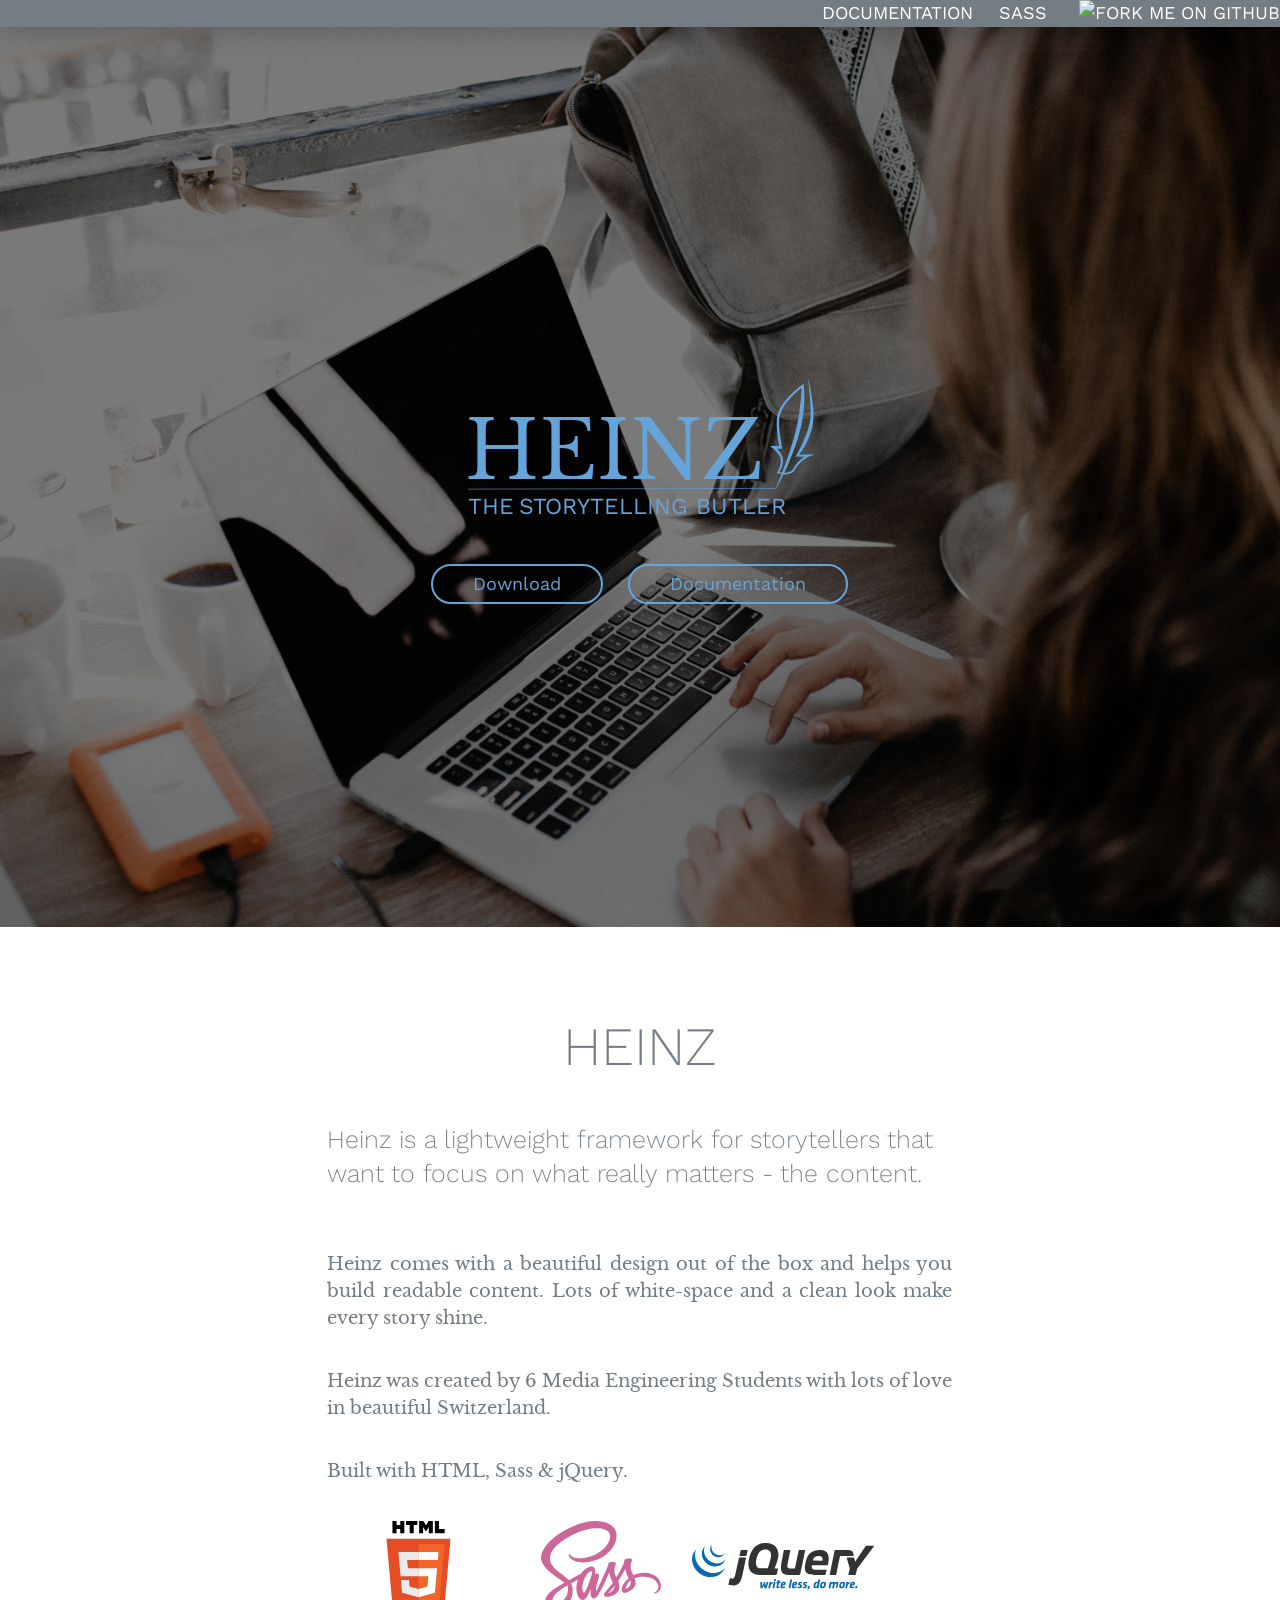
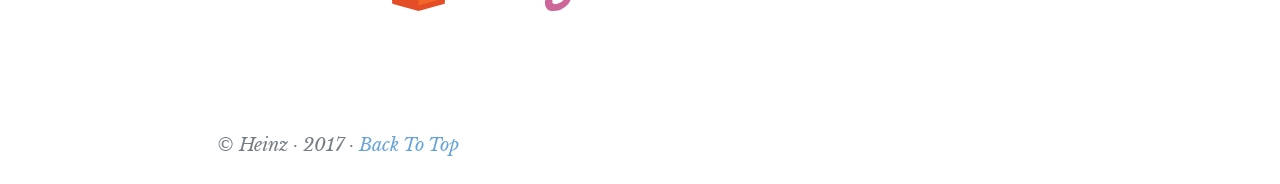
==== commit 9ac0b0af: "sidestory" ====
--- a/index.html
+++ b/index.html
@@ -20,8 +20,8 @@
         <nav class="menu boxed">
             <div class="bar">
                 <a href="/" class="branding">
-                    <img src="img/heinz_h.svg">
-                    <span>Heinz</span>
+                  <img src="img/heinz_h.svg">
+
                 </a>
                 <a class="fork-link" target="_blank"href="https://github.com/"><img style="position: absolute; top: 0; right: 0; border: 0;z-index: 10001;" src="https://camo.githubusercontent.com/a6677b08c955af8400f44c6298f40e7d19cc5b2d/68747470733a2f2f73332e616d617a6f6e6177732e636f6d2f6769746875622f726962626f6e732f666f726b6d655f72696768745f677261795f3664366436642e706e67" alt="Fork me on GitHub" data-canonical-src="https://s3.amazonaws.com/github/ribbons/forkme_right_gray_6d6d6d.png"></a>
                 <span class="nav-toggle">
@@ -29,7 +29,6 @@
                 </span>
                 <ul>
                     <li><span class="nav-toggle"><div class="ex">close</div></span></li>
-                    <li><span class="current">Home</span></li>
                     <li><a href="documentation.html">Documentation</a></li>
                     <li><a href="/docSass.html">Sass</a></li>
                 </ul>
--- a/css/heinz.min.css
+++ b/css/heinz.min.css
@@ -1 +1 @@
-@charset "UTF-8";@font-face{font-family:"Work Sans";src:url("../fonts/worksans/worksans-black.woff2") format("woff2"), url("../fonts/worksans/worksans-black.woff") format("woff");font-weight:900;font-style:normal}@font-face{font-family:"Work Sans";src:url("../fonts/worksans/worksans-bold.woff2") format("woff2"), url("../fonts/worksans/worksans-bold.woff") format("woff");font-weight:bold;font-style:normal}@font-face{font-family:"Work Sans";src:url("../fonts/worksans/worksans-extrabold.woff2") format("woff2"), url("../fonts/worksans/worksans-extrabold.woff") format("woff");font-weight:800;font-style:normal}@font-face{font-family:"Work Sans";src:url("../fonts/worksans/worksans-extralight.woff2") format("woff2"), url("../fonts/worksans/worksans-extralight.woff") format("woff");font-weight:200;font-style:normal}@font-face{font-family:"Work Sans";src:url("../fonts/worksans/worksans-hairline.woff2") format("woff2"), url("../fonts/worksans/worksans-hairline.woff") format("woff");font-weight:100;font-style:normal}@font-face{font-family:"Work Sans";src:url("../fonts/worksans/worksans-light.woff2") format("woff2"), url("../fonts/worksans/worksans-light.woff") format("woff");font-weight:light;font-style:normal}@font-face{font-family:"Work Sans";src:url("../fonts/worksans/worksans-medium.woff2") format("woff2"), url("../fonts/worksans/worksans-medium.woff") format("woff");font-weight:500;font-style:normal}@font-face{font-family:"Work Sans";src:url("../fonts/worksans/worksans-regular.woff2") format("woff2"), url("../fonts/worksans/worksans-regular.woff") format("woff");font-weight:normal;font-style:normal}@font-face{font-family:"Libre Baskerville";src:url("../fonts/librebaskerville/librebaskerville-bold-webfont.woff2") format("woff2"), url("../fonts/librebaskerville/librebaskerville-bold-webfont.woff") format("woff");font-weight:bold;font-style:normal}@font-face{font-family:"Libre Baskerville";src:url("../fonts/librebaskerville/librebaskerville-italic-webfont.woff2") format("woff2"), url("../fonts/librebaskerville/librebaskerville-italic-webfont.woff") format("woff");font-weight:normal;font-style:italic}@font-face{font-family:"Libre Baskerville";src:url("../fonts/librebaskerville/librebaskerville-regular-webfont.woff2") format("woff2"), url("../fonts/librebaskerville/librebaskerville-regular-webfont.woff") format("woff");font-weight:normal;font-style:normal}.backtotop,a,abbr,acronym,address,applet,article,aside,audio,b,big,blockquote,body,canvas,caption,center,cite,code,dd,del,details,dfn,div,dl,dt,em,embed,fieldset,figcaption,figure,footer,form,h1,h2,h3,h4,h5,h6,header,hgroup,html,i,iframe,img,ins,kbd,label,legend,mark,menu,nav,object,output,p,pre,q,ruby,s,samp,section,small,span,strike,strong,summary,table,tbody,td,tfoot,th,thead,time,tr,tt,u,var,video{margin:0;padding:0;border:0;font-size:100%;font:inherit;vertical-align:baseline}article,aside,details,figcaption,figure,footer,header,hgroup,menu,nav,section{display:block}body{line-height:1}blockquote,q{quotes:none}blockquote:after,blockquote:before,q:after,q:before{content:'';content:none}table{border-collapse:collapse;border-spacing:0}b,strong{font-weight:bold}em,i{font-style:italic}*{-webkit-box-sizing:border-box;box-sizing:border-box}b,strong{font-weight:bold}i{font-style:italic}img{max-width:100%;height:auto}body{max-width:100%;height:auto;-webkit-transition:0.3s all ease;-o-transition:0.3s all ease;transition:0.3s all ease}body footer,body header,body main{width:100%;max-width:1920px;margin-left:auto!important;margin-right:auto!important;-webkit-box-sizing:border-box;box-sizing:border-box}body.boxed{background:#CCCFD0}body.boxed .box{background:white}.box{margin:10px;-webkit-box-sizing:border-box;box-sizing:border-box}section.box{margin-top:0;margin-bottom:0}.main{margin:100px 0}.main.no-margin{margin:0}figure{padding-bottom:5px;margin:1.25rem 0}footer{margin-top:30px;margin-bottom:20px;padding:5px;font-style:italic}body,html{font-family:"Libre Baskerville", "Times New Roman", serif;font-size:18px;font-weight:normal;line-height:1.5;color:#747D84}@media screen and (max-width:800px){body,html{font-size:16px}}p{text-align:justify;-webkit-hyphens:auto;-ms-hyphens:auto;hyphens:auto}p+p{margin-top:2rem}.numbered{counter-reset:h1}.numbered h1{counter-reset:h2}.numbered h1.nocount:before{content:"";counter-increment:none}.numbered h1:before{counter-increment:h1;content:counter(h1) "." " "}.numbered h2{counter-reset:h3}.numbered h2.nocount:before{content:"";counter-increment:none}.numbered h2:before{counter-increment:h2;content:counter(h1) "." counter(h2) "." " "}.numbered h3{counter-reset:h4}.numbered h3.nocount:before{content:"";counter-increment:none}.numbered h3:before{counter-increment:h3;content:counter(h1) "." counter(h2) "." counter(h3) "." " "}.numbered h4{counter-reset:h5}.numbered h4.nocount:before{content:"";counter-increment:none}.numbered h4:before{counter-increment:h4;content:counter(h1) "." counter(h2) "." counter(h3) "." counter(h4) "." " "}.numbered h5{counter-reset:h6}.numbered h5.nocount:before{content:"";counter-increment:none}.numbered h5:before{counter-increment:h5;content:counter(h1) "." counter(h2) "." counter(h3) "." counter(h4) "." counter(h5) "." " "}.numbered h6{counter-reset:h7}.numbered h6.nocount:before{content:"";counter-increment:none}.numbered h6:before{counter-increment:h6;content:counter(h1) "." counter(h2) "." counter(h3) "." counter(h4) "." counter(h5) "." counter(h6) "." " "}h1{font-family:"Work Sans", "Calibri", sans-serif;font-weight:300;font-style:normal;text-transform:uppercase;text-align:center}h2{font-family:"Work Sans", "Calibri", sans-serif;font-weight:300;font-style:normal;text-transform:uppercase;text-align:center}h3{font-family:"Work Sans", "Calibri", sans-serif;font-weight:300;font-style:normal;text-transform:uppercase;text-align:center}h4{font-family:"Work Sans", "Calibri", sans-serif;font-weight:300;font-style:normal;text-transform:uppercase;text-align:center}h5{font-family:"Work Sans", "Calibri", sans-serif;font-weight:300;font-style:normal;text-transform:uppercase;text-align:center}h6{font-family:"Work Sans", "Calibri", sans-serif;font-weight:300;font-style:normal;text-transform:uppercase;text-align:center}h1{font-size:3em;line-height:1.05;color:#747D84;margin:2.5rem 0}@media screen and (max-width:800px){h1{font-size:2.5em}}h2{font-size:2.25em;line-height:1.25;margin:1.25rem 0}@media screen and (max-width:800px){h2{font-size:2em}}h3{font-size:1.75em;line-height:1.25;margin:1.25rem 0}@media screen and (max-width:800px){h3{font-size:1.5em}}h4{font-size:1.125em;line-height:1.22;margin:.5rem 0;font-weight:500;margin-top:1.5rem}h5{font-size:1.1em;margin:.3rem 0;font-weight:500;margin-top:1.5rem}h6{font-size:1em;margin:.25rem 0;font-weight:500;margin-top:1.5rem}.backtotop,.toggle,a{-webkit-transition:0.3s all ease;-o-transition:0.3s all ease;transition:0.3s all ease;color:#65A3D9;cursor:pointer;text-decoration:none}.backtotop:hover,.toggle:hover,a:hover{color:#65A3D9;text-decoration:underline}.btn.backtotop,.toggle.btn,a.btn{border-radius:20px;padding:6.66667px 40px;border:2px solid currentColor;margin:auto 10px;line-height:3;white-space:nowrap;font-family:"Work Sans", "Calibri", sans-serif}@media screen and (max-width:600px){.btn.backtotop,.toggle.btn,a.btn{padding:6.66667px 20px}}.btn.backtotop:hover,.toggle.btn:hover,a.btn:hover{text-decoration:none;background:#65A3D9;color:white;border-color:#65A3D9}blockquote{font-family:"Libre Baskerville", "Times New Roman", serif;font-style:italic;font-weight:normal;font-size:1.5em;line-height:1.4583;display:block;position:relative;margin:0px auto;text-align:right;color:#968572;border-right:3px solid currentColor;padding:10px;padding-right:20px;margin-bottom:1.25rem;margin-top:1.25rem}blockquote span{display:block;font-size:.7em}.text-black{color:black}.text-white{color:white}.text-center{text-align:center}.text-justify{text-align:justify}.text-left{text-align:left}.text-right{text-align:right}.text-hyphen{-webkit-hyphens:auto;-ms-hyphens:auto;hyphens:auto}.text-no-hyphen{-webkit-hyphens:none;-ms-hyphens:none;hyphens:none}.text-highlighted{background:#65A3D9;color:white;padding:3px 0 1px 0}.text-small{font-size:.8em}.text-muted{opacity:.5}.text-lead{font-family:"Work Sans", "Calibri", sans-serif;line-height:1.375;text-align:left;font-size:1.4em;font-weight:300;margin-bottom:1.25rem}figcaption{font-style:italic;margin-bottom:1.25rem;margin-top:.5rem}body,html{width:100%;min-height:100vh;margin:0;padding:0}body{display:grid;grid-template-rows:auto auto auto;grid-template-columns:12fr;grid-template-areas:"head""main""foot";-webkit-box-align:center;-webkit-align-items:center;-ms-flex-align:center;align-items:center}body .head{grid-area:head}body .main{grid-area:main}body .foot{grid-area:foot}.grid{display:grid;grid-template-columns:repeat(12, 1fr);-webkit-box-align:center;-webkit-align-items:center;-ms-flex-align:center;align-items:center}.grid .grid{display:grid;grid-template-columns:repeat(12, 1fr)}.grid .item-span-1{grid-column-start:auto;grid-column-end:span 1}.grid .item-span-lg-1,.grid .item-span-md-1,.grid .item-span-sm-1{grid-column-start:auto;grid-column-end:span 12}.grid .item-span-2{grid-column-start:auto;grid-column-end:span 2}.grid .item-span-lg-2,.grid .item-span-md-2,.grid .item-span-sm-2,.grid section.has-sidestory .sidestory{grid-column-start:auto;grid-column-end:span 12}.grid .item-span-3{grid-column-start:auto;grid-column-end:span 3}.grid .item-span-lg-3,.grid .item-span-md-3,.grid .item-span-sm-3{grid-column-start:auto;grid-column-end:span 12}.grid .item-span-4{grid-column-start:auto;grid-column-end:span 4}.grid .item-span-lg-4,.grid .item-span-md-4,.grid .item-span-sm-4{grid-column-start:auto;grid-column-end:span 12}.grid .item-span-5,.grid section blockquote{grid-column-start:auto;grid-column-end:span 5}.grid .item-span-lg-5,.grid .item-span-md-5,.grid .item-span-sm-5{grid-column-start:auto;grid-column-end:span 12}.grid .item-span-6,.grid .toc,.grid section .content-wide,.grid section .oversized div,.grid section .oversized figcaption,.grid section .oversized p,.grid section .slider-wrap,.grid section .video-wrap,.grid section audio,.grid section h1,.grid section h2,.grid section h3,.grid section h4,.grid section h5,.grid section h6,.grid section iframe,.grid section img,.grid section ol,.grid section p,.grid section pre div,.grid section pre figcaption,.grid section pre p,.grid section ul{grid-column-start:auto;grid-column-end:span 6}.grid .item-span-lg-6,.grid .item-span-md-6,.grid .item-span-sm-6,.grid section.full-width audio,.grid section .full-width audio,.grid section.full-width figcaption,.grid section .full-width figcaption,.grid section.full-width iframe,.grid section .full-width iframe,.grid section.full-width p,.grid section .full-width p,.grid section.full-width ul,.grid section .full-width ul{grid-column-start:auto;grid-column-end:span 12}.grid .item-span-7{grid-column-start:auto;grid-column-end:span 7}.grid .item-span-lg-7,.grid .item-span-md-7,.grid .item-span-sm-7{grid-column-start:auto;grid-column-end:span 12}.grid .item-span-8,.grid section .content-wide.large,.grid section .oversized,.grid section .slider-wrap.large,.grid section .video-wrap.large,.grid section audio.large,.grid section h1.large,.grid section h2.large,.grid section h3.large,.grid section h4.large,.grid section h5.large,.grid section h6.large,.grid section iframe.large,.grid section img.large,.grid section ol.large,.grid section p.large,.grid section pre,.grid section ul.large{grid-column-start:auto;grid-column-end:span 8}.grid .foot,.grid .item-span-lg-8,.grid .item-span-md-8,.grid .item-span-sm-8,.grid section,.grid section.has-sidestory .content,.grid section .oversized img,.grid section pre img{grid-column-start:auto;grid-column-end:span 12}.grid .item-span-9{grid-column-start:auto;grid-column-end:span 9}.grid .item-span-lg-9,.grid .item-span-md-9,.grid .item-span-sm-9{grid-column-start:auto;grid-column-end:span 12}.grid .item-span-10{grid-column-start:auto;grid-column-end:span 10}.grid .item-span-lg-10,.grid .item-span-md-10,.grid .item-span-sm-10{grid-column-start:auto;grid-column-end:span 12}.grid .item-span-11{grid-column-start:auto;grid-column-end:span 11}.grid .item-span-lg-11,.grid .item-span-md-11,.grid .item-span-sm-11{grid-column-start:auto;grid-column-end:span 12}.grid .fullscreen,.grid .item-span-12,.grid div{grid-column-start:auto;grid-column-end:span 12}.grid .item-span-lg-12,.grid .item-span-md-12,.grid .item-span-sm-12,.grid section.full-width,.grid section .full-width,.grid section.full-width .over-video,.grid section .full-width .over-video,.grid section.full-width .video-wrap,.grid section .full-width .video-wrap,.grid section.full-width figure,.grid section .full-width figure,.grid section.full-width iframe,.grid section .full-width iframe,.grid section.full-width video,.grid section .full-width video,.grid section.has-sidestory{grid-column-start:auto;grid-column-end:span 12}.grid .item-offset-0,.grid section .content-wide.large,.grid section.full-width,.grid section .full-width,.grid section.full-width .over-video,.grid section .full-width .over-video,.grid section.full-width .video-wrap,.grid section .full-width .video-wrap,.grid section.full-width figure,.grid section .full-width figure,.grid section.full-width iframe,.grid section .full-width iframe,.grid section.full-width video,.grid section .full-width video,.grid section.has-sidestory,.grid section .slider-wrap.large,.grid section .video-wrap.large,.grid section audio.large,.grid section h1.large,.grid section h2.large,.grid section h3.large,.grid section h4.large,.grid section h5.large,.grid section h6.large,.grid section iframe.large,.grid section img.large,.grid section ol.large,.grid section p.large,.grid section ul.large{grid-column-start:1}.grid .item-offset-lg-1,.grid .item-offset-md-1,.grid .item-offset-sm-1,.grid section.has-sidestory .sidestory-left{grid-column-start:auto}.grid .item-offset-1,.grid .toc,.grid section .content-wide,.grid section .oversized div,.grid section .oversized figcaption,.grid section .oversized p,.grid section .slider-wrap,.grid section .video-wrap,.grid section audio,.grid section h1,.grid section h2,.grid section h3,.grid section h4,.grid section h5,.grid section h6,.grid section iframe,.grid section img,.grid section ol,.grid section p,.grid section pre div,.grid section pre figcaption,.grid section pre p,.grid section ul{grid-column-start:2}.grid .foot,.grid .item-offset-lg-2,.grid .item-offset-md-2,.grid .item-offset-sm-2,.grid section,.grid section.full-width audio,.grid section .full-width audio,.grid section.full-width figcaption,.grid section .full-width figcaption,.grid section.full-width iframe,.grid section .full-width iframe,.grid section.full-width p,.grid section .full-width p,.grid section.full-width ul,.grid section .full-width ul,.grid section.has-sidestory .content{grid-column-start:auto}.grid .item-offset-2{grid-column-start:3}.grid .item-offset-lg-3,.grid .item-offset-md-3,.grid .item-offset-sm-3{grid-column-start:auto}.grid .item-offset-3{grid-column-start:4}.grid .item-offset-lg-4,.grid .item-offset-md-4,.grid .item-offset-sm-4{grid-column-start:auto}.grid .item-offset-4{grid-column-start:5}.grid .item-offset-lg-5,.grid .item-offset-md-5,.grid .item-offset-sm-5{grid-column-start:auto}.grid .item-offset-5{grid-column-start:6}.grid .item-offset-lg-6,.grid .item-offset-md-6,.grid .item-offset-sm-6{grid-column-start:auto}.grid .item-offset-6{grid-column-start:7}.grid .item-offset-lg-7,.grid .item-offset-md-7,.grid .item-offset-sm-7{grid-column-start:auto}.grid .item-offset-7{grid-column-start:8}.grid .item-offset-lg-8,.grid .item-offset-md-8,.grid .item-offset-sm-8{grid-column-start:auto}.grid .item-offset-8{grid-column-start:9}.grid .item-offset-lg-9,.grid .item-offset-md-9,.grid .item-offset-sm-9,.grid section.has-sidestory .sidestory-right{grid-column-start:auto}.grid .item-offset-9{grid-column-start:10}.grid .item-offset-lg-10,.grid .item-offset-md-10,.grid .item-offset-sm-10{grid-column-start:auto}.grid .item-offset-10{grid-column-start:11}.grid .item-offset-lg-11,.grid .item-offset-md-11,.grid .item-offset-sm-11{grid-column-start:auto}.grid .item-offset-11{grid-column-start:12}.grid .item-offset-lg-12,.grid .item-offset-md-12,.grid .item-offset-sm-12{grid-column-start:auto}@media screen and (min-width:600px){.grid .item-span-sm-1{grid-column-start:auto;grid-column-end:span 1}.grid .item-span-sm-2{grid-column-start:auto;grid-column-end:span 2}.grid .item-span-sm-3{grid-column-start:auto;grid-column-end:span 3}.grid .item-span-sm-4{grid-column-start:auto;grid-column-end:span 4}.grid .item-span-sm-5{grid-column-start:auto;grid-column-end:span 5}.grid .item-span-sm-6{grid-column-start:auto;grid-column-end:span 6}.grid .item-span-sm-7{grid-column-start:auto;grid-column-end:span 7}.grid .item-span-sm-8{grid-column-start:auto;grid-column-end:span 8}.grid .item-span-sm-9{grid-column-start:auto;grid-column-end:span 9}.grid .item-span-sm-10{grid-column-start:auto;grid-column-end:span 10}.grid .item-span-sm-11{grid-column-start:auto;grid-column-end:span 11}.grid .item-span-sm-12{grid-column-start:auto;grid-column-end:span 12}.grid .item-offset-sm-0{grid-column-start:1}.grid .item-offset-sm-1{grid-column-start:2}.grid .item-offset-sm-2{grid-column-start:3}.grid .item-offset-sm-3{grid-column-start:4}.grid .item-offset-sm-4{grid-column-start:5}.grid .item-offset-sm-5{grid-column-start:6}.grid .item-offset-sm-6{grid-column-start:7}.grid .item-offset-sm-7{grid-column-start:8}.grid .item-offset-sm-8{grid-column-start:9}.grid .item-offset-sm-9{grid-column-start:10}.grid .item-offset-sm-10{grid-column-start:11}.grid .item-offset-sm-11{grid-column-start:12}}@media screen and (min-width:960px){.grid .item-span-md-1{grid-column-start:auto;grid-column-end:span 1}.grid .item-span-md-2,.grid section.has-sidestory .sidestory{grid-column-start:auto;grid-column-end:span 2}.grid .item-span-md-3{grid-column-start:auto;grid-column-end:span 3}.grid .item-span-md-4{grid-column-start:auto;grid-column-end:span 4}.grid .item-span-md-5{grid-column-start:auto;grid-column-end:span 5}.grid .item-span-md-6,.grid section.full-width audio,.grid section .full-width audio,.grid section.full-width figcaption,.grid section .full-width figcaption,.grid section.full-width iframe,.grid section .full-width iframe,.grid section.full-width p,.grid section .full-width p,.grid section.full-width ul,.grid section .full-width ul{grid-column-start:auto;grid-column-end:span 6}.grid .item-span-md-7{grid-column-start:auto;grid-column-end:span 7}.grid .foot,.grid .item-span-md-8,.grid section,.grid section.has-sidestory .content,.grid section .oversized img,.grid section pre img{grid-column-start:auto;grid-column-end:span 8}.grid .item-span-md-9{grid-column-start:auto;grid-column-end:span 9}.grid .item-span-md-10{grid-column-start:auto;grid-column-end:span 10}.grid .item-span-md-11{grid-column-start:auto;grid-column-end:span 11}.grid .item-span-md-12,.grid section.full-width,.grid section .full-width,.grid section.full-width .over-video,.grid section .full-width .over-video,.grid section.full-width .video-wrap,.grid section .full-width .video-wrap,.grid section.full-width figure,.grid section .full-width figure,.grid section.full-width iframe,.grid section .full-width iframe,.grid section.full-width video,.grid section .full-width video,.grid section.has-sidestory{grid-column-start:auto;grid-column-end:span 12}.grid .item-offset-md-0{grid-column-start:1}.grid .item-offset-md-1,.grid section.has-sidestory .sidestory-left{grid-column-start:2}.grid .foot,.grid .item-offset-md-2,.grid section,.grid section.full-width audio,.grid section .full-width audio,.grid section.full-width figcaption,.grid section .full-width figcaption,.grid section.full-width iframe,.grid section .full-width iframe,.grid section.full-width p,.grid section .full-width p,.grid section.full-width ul,.grid section .full-width ul,.grid section.has-sidestory .content{grid-column-start:3}.grid .item-offset-md-3{grid-column-start:4}.grid .item-offset-md-4{grid-column-start:5}.grid .item-offset-md-5{grid-column-start:6}.grid .item-offset-md-6{grid-column-start:7}.grid .item-offset-md-7{grid-column-start:8}.grid .item-offset-md-8{grid-column-start:9}.grid .item-offset-md-9,.grid section.has-sidestory .sidestory-right{grid-column-start:10}.grid .item-offset-md-10{grid-column-start:11}.grid .item-offset-md-11{grid-column-start:12}}@media screen and (min-width:1260px){.grid .item-span-lg-1{grid-column-start:auto;grid-column-end:span 1}.grid .item-span-lg-2{grid-column-start:auto;grid-column-end:span 2}.grid .item-span-lg-3{grid-column-start:auto;grid-column-end:span 3}.grid .item-span-lg-4{grid-column-start:auto;grid-column-end:span 4}.grid .item-span-lg-5{grid-column-start:auto;grid-column-end:span 5}.grid .item-span-lg-6{grid-column-start:auto;grid-column-end:span 6}.grid .item-span-lg-7{grid-column-start:auto;grid-column-end:span 7}.grid .item-span-lg-8{grid-column-start:auto;grid-column-end:span 8}.grid .item-span-lg-9{grid-column-start:auto;grid-column-end:span 9}.grid .item-span-lg-10{grid-column-start:auto;grid-column-end:span 10}.grid .item-span-lg-11{grid-column-start:auto;grid-column-end:span 11}.grid .item-span-lg-12{grid-column-start:auto;grid-column-end:span 12}.grid .item-offset-lg-0{grid-column-start:1}.grid .item-offset-lg-1{grid-column-start:2}.grid .item-offset-lg-2{grid-column-start:3}.grid .item-offset-lg-3{grid-column-start:4}.grid .item-offset-lg-4{grid-column-start:5}.grid .item-offset-lg-5{grid-column-start:6}.grid .item-offset-lg-6{grid-column-start:7}.grid .item-offset-lg-7{grid-column-start:8}.grid .item-offset-lg-8{grid-column-start:9}.grid .item-offset-lg-9{grid-column-start:10}.grid .item-offset-lg-10{grid-column-start:11}.grid .item-offset-lg-11{grid-column-start:12}}.grid .fullscreen{height:100vh;background-size:cover;background-position:center center}.grid section{padding:50px 0;display:grid;grid-template-columns:repeat(8, 1fr)}.boxed .grid section:first-of-type:not(.fullscreen):not(.full-width){padding-top:100px}.boxed .grid section:last-of-type{padding-bottom:100px}.grid section.full-width,.grid section .full-width{padding:0;display:grid;grid-template-columns:repeat(12, 1fr);position:relative;margin:0}.grid section.full-width .over-video,.grid section .full-width .over-video,.grid section.full-width .video-wrap,.grid section .full-width .video-wrap,.grid section.full-width figure,.grid section .full-width figure,.grid section.full-width iframe,.grid section .full-width iframe,.grid section.full-width video,.grid section .full-width video{padding:0;line-height:1;margin:0}.grid section.full-width .video-wrap,.grid section .full-width .video-wrap{margin:0}.grid section.full-width .over-video,.grid section .full-width .over-video{position:absolute;top:0;left:0;width:100%;height:100%;background:rgba(0, 0, 0, 0.5)}.grid section.full-width audio,.grid section .full-width audio,.grid section.full-width figcaption,.grid section .full-width figcaption,.grid section.full-width iframe,.grid section .full-width iframe,.grid section.full-width p,.grid section .full-width p,.grid section.full-width ul,.grid section .full-width ul{position:absolute;bottom:10px;left:0}.grid section.has-sidestory{padding:0;display:grid;grid-template-columns:repeat(12, 1fr);position:relative}.grid section.has-sidestory .box{margin-top:0;margin-bottom:0}.grid section.has-sidestory .content{grid-row-start:1;display:grid;grid-template-columns:repeat(8, 1fr)}@media screen and (max-width:960px){.grid section.has-sidestory .content{grid-column-start:auto;grid-column-end:span 12;padding:20px 0}}.grid section.has-sidestory .sidestory{grid-row-start:1;-webkit-align-self:center;-ms-flex-item-align:center;align-self:center;padding:20px;z-index:10;margin:25px;font-size:.8em;background:#f2f2f2}@media screen and (max-width:960px){.grid section.has-sidestory .sidestory{grid-column-start:auto;grid-column-end:span 12;grid-row-start:auto;background:#f2f2f2}.grid section.has-sidestory .sidestory h1,.grid section.has-sidestory .sidestory h2,.grid section.has-sidestory .sidestory h3,.grid section.has-sidestory .sidestory h4,.grid section.has-sidestory .sidestory h5,.grid section.has-sidestory .sidestory h6{text-align:left}}.grid section .oversized,.grid section pre{display:grid;grid-template-columns:repeat(8, 1fr);padding:1.25rem 0;position:relative;margin-bottom:2rem}.grid section .oversized code,.grid section pre code{padding:0 10px}.grid section .textoverlay{padding:0;margin:30px 0;background:black}.grid section .textoverlay img{opacity:0.5}.grid section .textoverlay .overlay-content{position:absolute;top:50%;-webkit-transform:translateY(-50%);-ms-transform:translateY(-50%);transform:translateY(-50%);text-align:center;width:100%;color:white;font-size:3.1em;line-height:1.05em;font-weight:normal;font-style:italic}.grid section .content-wide,.grid section .slider-wrap,.grid section .video-wrap,.grid section audio,.grid section h1,.grid section h2,.grid section h3,.grid section h4,.grid section h5,.grid section h6,.grid section iframe,.grid section img,.grid section ol,.grid section p,.grid section ul{width:100%}.grid section blockquote{grid-column-start:4}.grid section blockquote p{text-align:right!important}@media screen and (max-width:700px){.grid section blockquote{grid-column-start:0;grid-column-end:span 6}}.toc{width:100%;font-family:"Work Sans", "Calibri", sans-serif;text-transform:uppercase}.table-of-contents{list-style:none;list-style-type:none}.table-of-contents .H2{padding-left:10px}.table-of-contents .H3{padding-left:20px}.overlay-open{overflow:hidden}.overlay-open div:not(.overlay),.overlay-open footer,.overlay-open header,.overlay-open main{-webkit-filter:blur(10px);filter:blur(10px);-webkit-transition:0.3s all ease;-o-transition:0.3s all ease;transition:0.3s all ease}.backdrop{position:fixed;top:0;left:0;width:100%;height:100%;z-index:98}.overlay{display:none;background:white;position:fixed;width:70%;max-height:70%;overflow:auto;border:0px solid #747D84;top:50%;left:50%;-webkit-transform:translate(-50%, -50%);-ms-transform:translate(-50%, -50%);transform:translate(-50%, -50%);z-index:99}@media screen and (max-width:600px){.overlay{width:90%;max-height:90%}}.overlay.open{display:block}.overlay .close{position:absolute;right:15px;top:10px;font-family:"Work Sans", "Calibri", sans-serif;font-size:1.5em;text-decoration:none;z-index:100}.overlay .close:hover{text-decoration:none}.slider-wrap{width:100%;position:relative;margin:10px 0;margin-bottom:2rem}.slider-wrap .navigator{position:absolute;top:50%;font-size:0;width:35px;height:35px;-webkit-transform:translateY(-50%) rotate(45deg);-ms-transform:translateY(-50%) rotate(45deg);transform:translateY(-50%) rotate(45deg);cursor:pointer}.slider-wrap .navigator.toggle-next{right:30px;-webkit-box-shadow:6px -6px 6px rgba(0, 0, 0, 0.3);box-shadow:6px -6px 6px rgba(0, 0, 0, 0.3);border-top:3px solid #FDFDFD;border-right:3px solid #FDFDFD}.slider-wrap .navigator.toggle-next:hover{border-color:rgba(253, 253, 253, 0.5)}.slider-wrap .navigator.toggle-prev{left:30px;-webkit-box-shadow:-6px 6px 6px rgba(0, 0, 0, 0.3);box-shadow:-6px 6px 6px rgba(0, 0, 0, 0.3);border-bottom:3px solid #FDFDFD;border-left:3px solid #FDFDFD}.slider-wrap .navigator.toggle-prev:hover{border-color:rgba(253, 253, 253, 0.5)}.slider{position:relative;width:100%;height:0;padding:56.25% 0 0 0;display:block}.slider div{position:absolute;top:0;left:0;right:0;bottom:0;width:100%;height:100%}.slider div{background-size:cover;background-position:center center;background-repeat:no-repeat;opacity:0;-webkit-transition:.3s all ease;-o-transition:.3s all ease;transition:.3s all ease}.slider div.active{opacity:1}.slider div img{display:none}.video-wrap{margin:10px 0;position:relative;margin-bottom:2rem}.video{position:relative;width:100%;height:0;padding:56.25% 0 0 0;display:block}.video iframe,.video video{position:absolute;top:0;left:0;right:0;bottom:0;width:100%;height:100%}.scrollspy-wrapper{height:10px;margin:0;position:relative;left:0;width:100%;background:#747D84}.scrollspy-wrapper.display-titles{height:20px}@media screen and (max-width:500px){.scrollspy-wrapper.display-titles{height:10px}}.scrollspy-wrapper.display-titles .scrollspy{font-size:.8em;font-family:"Work Sans", "Calibri", sans-serif;line-height:20px}@media screen and (max-width:500px){.scrollspy-wrapper.display-titles .scrollspy{font-size:0}}.scrollspy-wrapper .scrollspy{width:auto;height:100%;position:absolute;cursor:pointer;white-space:nowrap;color:white;font-size:0;padding:0 5px;-webkit-box-sizing:border-box;box-sizing:border-box}.scrollspy-wrapper .scrollspy:after{content:'';position:absolute;top:0;left:0;height:100%;width:calc(100% - 4px);background:rgba(255, 255, 255, 0.3)}.scrollspy-wrapper .scrollbar{height:100%;width:0px;position:absolute;background:#65A3D9}.menu{position:fixed;top:0;left:0;width:100%;background:#747D84;color:white;z-index:10000;font-family:"Work Sans", "Calibri", sans-serif;text-transform:uppercase;-webkit-box-shadow:0 0 30px rgba(0, 0, 0, 0.3);box-shadow:0 0 30px rgba(0, 0, 0, 0.3);display:-webkit-box;display:-webkit-flex;display:-ms-flexbox;display:flex;-webkit-box-orient:horizontal;-webkit-box-direction:normal;-webkit-flex-direction:row;-ms-flex-direction:row;flex-direction:row;-webkit-flex-wrap:wrap;-ms-flex-wrap:wrap;flex-wrap:wrap;-webkit-box-pack:justify;-webkit-justify-content:space-between;-ms-flex-pack:justify;justify-content:space-between;-webkit-box-align:center;-webkit-align-items:center;-ms-flex-align:center;align-items:center}.menu.boxed{-webkit-box-pack:center;-webkit-justify-content:center;-ms-flex-pack:center;justify-content:center}.menu .bar{width:66.66667%;display:-webkit-box;display:-webkit-flex;display:-ms-flexbox;display:flex;-webkit-box-orient:horizontal;-webkit-box-direction:normal;-webkit-flex-direction:row;-ms-flex-direction:row;flex-direction:row;-webkit-flex-wrap:wrap;-ms-flex-wrap:wrap;flex-wrap:wrap;-webkit-box-pack:justify;-webkit-justify-content:space-between;-ms-flex-pack:justify;justify-content:space-between;-webkit-box-align:center;-webkit-align-items:center;-ms-flex-align:center;align-items:center}.menu .current{text-decoration:underline}.menu .dropdown span{display:inline-block;position:relative;padding-right:10px}.menu .dropdown span:after{content:'';width:0;height:0;border-style:solid;border-color:white transparent transparent transparent;border-width:5px;position:absolute;top:50%;-webkit-transform:translateY(-50%);-ms-transform:translateY(-50%);transform:translateY(-50%);right:-5px;-webkit-transition:.3s all ease;-o-transition:.3s all ease;transition:.3s all ease}.menu .dropdown span.open:after{-webkit-transform:translateY(-100%) scaleY(-1);-ms-transform:translateY(-100%) scaleY(-1);transform:translateY(-100%) scaleY(-1)}.menu .nav-toggle{cursor:pointer;display:none}@media screen and (max-width:600px){.menu .nav-toggle{display:block}}.menu .branding{display:inline-block;padding:5px 10px;display:-webkit-box;display:-webkit-flex;display:-ms-flexbox;display:flex;-webkit-box-orient:horizontal;-webkit-box-direction:normal;-webkit-flex-direction:row;-ms-flex-direction:row;flex-direction:row;-webkit-flex-wrap:nowrap;-ms-flex-wrap:nowrap;flex-wrap:nowrap;-webkit-box-pack:justify;-webkit-justify-content:space-between;-ms-flex-pack:justify;justify-content:space-between;-webkit-box-align:center;-webkit-align-items:center;-ms-flex-align:center;align-items:center}.menu .branding span{padding:5px}.menu .branding img{display:inline-block;max-width:30px}.menu .backtotop,.menu a,.menu span{color:white;cursor:pointer}.menu .backtotop:hover,.menu a:hover,.menu span:hover{color:rgba(255, 255, 255, 0.8)}.menu ul{padding:0 10px;list-style:none;list-style-type:none;position:relative;background:#747D84;margin:0;z-index:10001}@media screen and (max-width:600px){.menu ul{position:fixed;top:0;left:0;width:300px;height:100%;-webkit-transform:translateX(-300px);-ms-transform:translateX(-300px);transform:translateX(-300px);-webkit-transition:.3s all ease;-o-transition:.3s all ease;transition:.3s all ease}.menu ul.active{-webkit-transform:translateX(0);-ms-transform:translateX(0);transform:translateX(0)}}.menu ul li{list-style:none;display:inline-block;padding:0 10px}@media screen and (max-width:600px){.menu ul li{display:block}}.menu ul ul{background:#747D84;position:absolute;padding:5px;width:100%;margin:0}@media screen and (max-width:600px){.menu ul ul{position:relative}}.menu ul ul li{display:block}.hamburger{font-size:0;width:30px;height:3px;background:white;position:relative}.hamburger:after,.hamburger:before{content:'';position:absolute;width:100%;height:3px;left:0;background:white}.hamburger:before{top:-9px}.hamburger:after{bottom:-9px}.hamburger:hover{background:rgba(255, 255, 255, 0.8)}.hamburger:hover:after,.hamburger:hover:before{background:white}.ex{font-size:0;position:relative;right:0;width:100%;height:20px;display:block;width:100%}.ex:after,.ex:before{content:'';width:3px;height:30px;position:absolute;top:10px;right:10px;background:white}.ex:before{-webkit-transform:rotate(-45deg);-ms-transform:rotate(-45deg);transform:rotate(-45deg)}.ex:after{-webkit-transform:rotate(45deg);-ms-transform:rotate(45deg);transform:rotate(45deg)}.ex:hover:after,.ex:hover:before{background:rgba(255, 255, 255, 0.8)}@media screen and (max-width:600px){.fork-link{display:none}}pre{margin:2rem 0!important}.welcome{display:-webkit-box;display:-webkit-flex;display:-ms-flexbox;display:flex;-webkit-box-orient:horizontal;-webkit-box-direction:normal;-webkit-flex-direction:row;-ms-flex-direction:row;flex-direction:row;-webkit-flex-wrap:wrap;-ms-flex-wrap:wrap;flex-wrap:wrap;-webkit-box-pack:center;-webkit-justify-content:center;-ms-flex-pack:center;justify-content:center;-webkit-box-align:stretch;-webkit-align-items:stretch;-ms-flex-align:stretch;align-items:stretch;position:relative;padding:0!important}.welcome .overlay-content{background:rgba(0, 0, 0, 0.5);display:-webkit-box;display:-webkit-flex;display:-ms-flexbox;display:flex;-webkit-box-orient:horizontal;-webkit-box-direction:normal;-webkit-flex-direction:row;-ms-flex-direction:row;flex-direction:row;-webkit-flex-wrap:wrap;-ms-flex-wrap:wrap;flex-wrap:wrap;-webkit-box-pack:center;-webkit-justify-content:center;-ms-flex-pack:center;justify-content:center;-webkit-box-align:center;-webkit-align-items:center;-ms-flex-align:center;align-items:center}.logo-wrap{max-width:500px;width:80%;margin:2rem auto}.heinz-logo{position:relative;width:100%;height:0;padding:41.0437% 0 0 0;display:block}.heinz-logo svg{position:absolute;top:0;left:0;right:0;bottom:0;width:100%;height:100%}#heinz_logo .cls-1{font-size:140.92px;font-family:"Libre Baskerville", "Times New Roman", serif}#heinz_logo .cls-1,#heinz_logo .cls-3,#heinz_logo .cls-7{fill:#65A3D9}#heinz_logo .cls-2{fill:none;stroke:#65A3D9;stroke-miterlimit:10}#heinz_logo .cls-3{font-size:40.65px;font-family:"Work Sans", "Calibri", sans-serif}#heinz_logo .cls-4{letter-spacing:-0.03em}#heinz_logo .cls-5{letter-spacing:-0.03em}#heinz_logo .cls-6{letter-spacing:-0.02em}.logo-img{margin:2rem 0;display:-webkit-box;display:-webkit-flex;display:-ms-flexbox;display:flex;-webkit-box-orient:horizontal;-webkit-box-direction:normal;-webkit-flex-direction:row;-ms-flex-direction:row;flex-direction:row;-webkit-flex-wrap:wrap;-ms-flex-wrap:wrap;flex-wrap:wrap;-webkit-box-pack:center;-webkit-justify-content:center;-ms-flex-pack:center;justify-content:center;-webkit-box-align:center;-webkit-align-items:center;-ms-flex-align:center;align-items:center}.logo-img img{max-height:115px}.logo-img.item-span-3 img{max-height:90px}.area-1{background:#F5C7CA;-webkit-box-shadow:inset 0px 0px 5px #de454f;box-shadow:inset 0px 0px 5px #de454f}.area-2{background:#E779AE;-webkit-box-shadow:inset 0px 0px 5px #a91e61;box-shadow:inset 0px 0px 5px #a91e61}.area-3{background:#3759A0;-webkit-box-shadow:inset 0px 0px 5px #101a2e;box-shadow:inset 0px 0px 5px #101a2e}.area-4{background:#A0CEEC;-webkit-box-shadow:inset 0px 0px 5px #298bcb;box-shadow:inset 0px 0px 5px #298bcb}.area-5{background:#EBEBEB;-webkit-box-shadow:inset 0px 0px 5px #9f9f9f;box-shadow:inset 0px 0px 5px #9f9f9f}.area-6{background:#D7E6E8;-webkit-box-shadow:inset 0px 0px 5px #76a9b0;box-shadow:inset 0px 0px 5px #76a9b0}.area-7{background:#D6D3EE;-webkit-box-shadow:inset 0px 0px 5px #6f65c3;box-shadow:inset 0px 0px 5px #6f65c3}.customgrid{width:100%;height:100vh;-webkit-box-align:stretch;-webkit-align-items:stretch;-ms-flex-align:stretch;align-items:stretch;display:grid;grid-template-rows:auto auto auto auto;grid-template-columns:auto auto auto auto;grid-template-areas:"area-1 area-2 area-3 area-3""area-4 area-2 area-3 area-3""area-4 area-5 area-5 area-6""area-7 area-7 area-7 area-6"}.customgrid .area-1{grid-area:area-1}.customgrid .area-2{grid-area:area-2}.customgrid .area-3{grid-area:area-3}.customgrid .area-4{grid-area:area-4}.customgrid .area-5{grid-area:area-5}.customgrid .area-6{grid-area:area-6}.customgrid .area-7{grid-area:area-7}@media screen and (max-width:850px){.customgrid{display:grid;grid-template-rows:auto auto auto auto auto;grid-template-columns:auto auto;grid-template-areas:"area-1 area-2""area-3 area-3""area-4 area-5""area-6 area-5""area-7 area-7"}}+@charset "UTF-8";@font-face{font-family:"Work Sans";src:url("../fonts/worksans/worksans-black.woff2") format("woff2"), url("../fonts/worksans/worksans-black.woff") format("woff");font-weight:900;font-style:normal}@font-face{font-family:"Work Sans";src:url("../fonts/worksans/worksans-bold.woff2") format("woff2"), url("../fonts/worksans/worksans-bold.woff") format("woff");font-weight:bold;font-style:normal}@font-face{font-family:"Work Sans";src:url("../fonts/worksans/worksans-extrabold.woff2") format("woff2"), url("../fonts/worksans/worksans-extrabold.woff") format("woff");font-weight:800;font-style:normal}@font-face{font-family:"Work Sans";src:url("../fonts/worksans/worksans-extralight.woff2") format("woff2"), url("../fonts/worksans/worksans-extralight.woff") format("woff");font-weight:200;font-style:normal}@font-face{font-family:"Work Sans";src:url("../fonts/worksans/worksans-hairline.woff2") format("woff2"), url("../fonts/worksans/worksans-hairline.woff") format("woff");font-weight:100;font-style:normal}@font-face{font-family:"Work Sans";src:url("../fonts/worksans/worksans-light.woff2") format("woff2"), url("../fonts/worksans/worksans-light.woff") format("woff");font-weight:light;font-style:normal}@font-face{font-family:"Work Sans";src:url("../fonts/worksans/worksans-medium.woff2") format("woff2"), url("../fonts/worksans/worksans-medium.woff") format("woff");font-weight:500;font-style:normal}@font-face{font-family:"Work Sans";src:url("../fonts/worksans/worksans-regular.woff2") format("woff2"), url("../fonts/worksans/worksans-regular.woff") format("woff");font-weight:normal;font-style:normal}@font-face{font-family:"Libre Baskerville";src:url("../fonts/librebaskerville/librebaskerville-bold-webfont.woff2") format("woff2"), url("../fonts/librebaskerville/librebaskerville-bold-webfont.woff") format("woff");font-weight:bold;font-style:normal}@font-face{font-family:"Libre Baskerville";src:url("../fonts/librebaskerville/librebaskerville-italic-webfont.woff2") format("woff2"), url("../fonts/librebaskerville/librebaskerville-italic-webfont.woff") format("woff");font-weight:normal;font-style:italic}@font-face{font-family:"Libre Baskerville";src:url("../fonts/librebaskerville/librebaskerville-regular-webfont.woff2") format("woff2"), url("../fonts/librebaskerville/librebaskerville-regular-webfont.woff") format("woff");font-weight:normal;font-style:normal}.backtotop,a,abbr,acronym,address,applet,article,aside,audio,b,big,blockquote,body,canvas,caption,center,cite,code,dd,del,details,dfn,div,dl,dt,em,embed,fieldset,figcaption,figure,footer,form,h1,h2,h3,h4,h5,h6,header,hgroup,html,i,iframe,img,ins,kbd,label,legend,mark,menu,nav,object,output,p,pre,q,ruby,s,samp,section,small,span,strike,strong,summary,table,tbody,td,tfoot,th,thead,time,tr,tt,u,var,video{margin:0;padding:0;border:0;font-size:100%;font:inherit;vertical-align:baseline}article,aside,details,figcaption,figure,footer,header,hgroup,menu,nav,section{display:block}body{line-height:1}blockquote,q{quotes:none}blockquote:after,blockquote:before,q:after,q:before{content:'';content:none}table{border-collapse:collapse;border-spacing:0}b,strong{font-weight:bold}em,i{font-style:italic}*{-webkit-box-sizing:border-box;box-sizing:border-box}b,strong{font-weight:bold}i{font-style:italic}img{max-width:100%;height:auto}body{max-width:100%;height:auto;-webkit-transition:0.3s all ease;-o-transition:0.3s all ease;transition:0.3s all ease}body footer,body header,body main{width:100%;max-width:1920px;margin-left:auto!important;margin-right:auto!important;-webkit-box-sizing:border-box;box-sizing:border-box}body.boxed{background:#CCCFD0}body.boxed .box{background:white}.box{margin:10px;-webkit-box-sizing:border-box;box-sizing:border-box}section.box{margin-top:0;margin-bottom:0}.main{margin:100px 0}.main.no-margin{margin:0}figure{padding-bottom:5px;margin:1.25rem 0}footer{margin-top:30px;margin-bottom:20px;padding:5px;font-style:italic}body,html{font-family:"Libre Baskerville", "Times New Roman", serif;font-size:18px;font-weight:normal;line-height:1.5;color:#747D84}@media screen and (max-width:800px){body,html{font-size:16px}}p{text-align:justify;-webkit-hyphens:auto;-ms-hyphens:auto;hyphens:auto}p+p{margin-top:2rem}.numbered{counter-reset:h1}.numbered h1{counter-reset:h2}.numbered h1.nocount:before{content:"";counter-increment:none}.numbered h1:before{counter-increment:h1;content:counter(h1) "." " "}.numbered h2{counter-reset:h3}.numbered h2.nocount:before{content:"";counter-increment:none}.numbered h2:before{counter-increment:h2;content:counter(h1) "." counter(h2) "." " "}.numbered h3{counter-reset:h4}.numbered h3.nocount:before{content:"";counter-increment:none}.numbered h3:before{counter-increment:h3;content:counter(h1) "." counter(h2) "." counter(h3) "." " "}.numbered h4{counter-reset:h5}.numbered h4.nocount:before{content:"";counter-increment:none}.numbered h4:before{counter-increment:h4;content:counter(h1) "." counter(h2) "." counter(h3) "." counter(h4) "." " "}.numbered h5{counter-reset:h6}.numbered h5.nocount:before{content:"";counter-increment:none}.numbered h5:before{counter-increment:h5;content:counter(h1) "." counter(h2) "." counter(h3) "." counter(h4) "." counter(h5) "." " "}.numbered h6{counter-reset:h7}.numbered h6.nocount:before{content:"";counter-increment:none}.numbered h6:before{counter-increment:h6;content:counter(h1) "." counter(h2) "." counter(h3) "." counter(h4) "." counter(h5) "." counter(h6) "." " "}h1{font-family:"Work Sans", "Calibri", sans-serif;font-weight:300;font-style:normal;text-transform:uppercase;text-align:center}h2{font-family:"Work Sans", "Calibri", sans-serif;font-weight:300;font-style:normal;text-transform:uppercase;text-align:center}h3{font-family:"Work Sans", "Calibri", sans-serif;font-weight:300;font-style:normal;text-transform:uppercase;text-align:center}h4{font-family:"Work Sans", "Calibri", sans-serif;font-weight:300;font-style:normal;text-transform:uppercase;text-align:center}h5{font-family:"Work Sans", "Calibri", sans-serif;font-weight:300;font-style:normal;text-transform:uppercase;text-align:center}h6{font-family:"Work Sans", "Calibri", sans-serif;font-weight:300;font-style:normal;text-transform:uppercase;text-align:center}h1{font-size:3em;line-height:1.05;color:#747D84;margin:2.5rem 0}@media screen and (max-width:800px){h1{font-size:2.5em}}h2{font-size:2.25em;line-height:1.25;margin:1.25rem 0}@media screen and (max-width:800px){h2{font-size:2em}}h3{font-size:1.75em;line-height:1.25;margin:1.25rem 0}@media screen and (max-width:800px){h3{font-size:1.5em}}h4{font-size:1.125em;line-height:1.22;margin:.5rem 0;font-weight:500;margin-top:1.5rem}h5{font-size:1.1em;margin:.3rem 0;font-weight:500;margin-top:1.5rem}h6{font-size:1em;margin:.25rem 0;font-weight:500;margin-top:1.5rem}.backtotop,.toggle,a{-webkit-transition:0.3s all ease;-o-transition:0.3s all ease;transition:0.3s all ease;color:#65A3D9;cursor:pointer;text-decoration:none}.backtotop:hover,.toggle:hover,a:hover{color:#65A3D9;text-decoration:underline}.backtotop.toggle-code,.btn.backtotop,.toggle.btn,.toggle.toggle-code,a.btn,a.toggle-code{border-radius:20px;padding:6.66667px 40px;border:2px solid currentColor;margin:auto 10px;line-height:3;white-space:nowrap;font-family:"Work Sans", "Calibri", sans-serif}@media screen and (max-width:600px){.backtotop.toggle-code,.btn.backtotop,.toggle.btn,.toggle.toggle-code,a.btn,a.toggle-code{padding:6.66667px 20px}}.backtotop.toggle-code:hover,.btn.backtotop:hover,.toggle.btn:hover,.toggle.toggle-code:hover,a.btn:hover,a.toggle-code:hover{text-decoration:none;background:#65A3D9;color:white;border-color:#65A3D9}blockquote{font-family:"Libre Baskerville", "Times New Roman", serif;font-style:italic;font-weight:normal;font-size:1.5em;line-height:1.4583;display:block;position:relative;margin:0px auto;text-align:right;color:#968572;border-right:3px solid currentColor;padding:10px;padding-right:20px;margin-bottom:1.25rem;margin-top:1.25rem}blockquote span{display:block;font-size:.7em}.text-black{color:black}.text-white{color:white}.text-center{text-align:center}.text-justify{text-align:justify}.text-left{text-align:left}.text-right{text-align:right}.text-hyphen{-webkit-hyphens:auto;-ms-hyphens:auto;hyphens:auto}.text-no-hyphen{-webkit-hyphens:none;-ms-hyphens:none;hyphens:none}.text-highlighted{background:#65A3D9;color:white;padding:3px 0 1px 0}.text-small{font-size:.8em}.text-muted{opacity:.5}.text-lead{font-family:"Work Sans", "Calibri", sans-serif;line-height:1.375;text-align:left;font-size:1.4em;font-weight:300;margin-bottom:1.25rem}figcaption{font-style:italic;margin-bottom:1.25rem;margin-top:.5rem}body,html{width:100%;min-height:100vh;margin:0;padding:0}body{display:grid;grid-template-rows:auto auto auto;grid-template-columns:12fr;grid-template-areas:"head""main""foot";-webkit-box-align:center;-webkit-align-items:center;-ms-flex-align:center;align-items:center}body .head{grid-area:head}body .main{grid-area:main}body .foot{grid-area:foot}.grid{display:grid;grid-template-columns:repeat(12, 1fr);-webkit-box-align:center;-webkit-align-items:center;-ms-flex-align:center;align-items:center}.grid .grid{display:grid;grid-template-columns:repeat(12, 1fr)}.grid .item-span-1{grid-column-start:auto;grid-column-end:span 1}.grid .item-span-lg-1,.grid .item-span-md-1,.grid .item-span-sm-1{grid-column-start:auto;grid-column-end:span 12}.grid .item-span-2{grid-column-start:auto;grid-column-end:span 2}.grid .item-span-lg-2,.grid .item-span-md-2,.grid .item-span-sm-2,.grid section.has-sidestory .sidestory{grid-column-start:auto;grid-column-end:span 12}.grid .item-span-3{grid-column-start:auto;grid-column-end:span 3}.grid .item-span-lg-3,.grid .item-span-md-3,.grid .item-span-sm-3{grid-column-start:auto;grid-column-end:span 12}.grid .item-span-4{grid-column-start:auto;grid-column-end:span 4}.grid .item-span-lg-4,.grid .item-span-md-4,.grid .item-span-sm-4{grid-column-start:auto;grid-column-end:span 12}.grid .item-span-5,.grid section blockquote{grid-column-start:auto;grid-column-end:span 5}.grid .item-span-lg-5,.grid .item-span-md-5,.grid .item-span-sm-5{grid-column-start:auto;grid-column-end:span 12}.grid .item-span-6,.grid .toc,.grid section .content-wide,.grid section .oversized div,.grid section .oversized figcaption,.grid section .oversized p,.grid section .slider-wrap,.grid section .video-wrap,.grid section audio,.grid section h1,.grid section h2,.grid section h3,.grid section h4,.grid section h5,.grid section h6,.grid section iframe,.grid section img,.grid section ol,.grid section p,.grid section pre div,.grid section pre figcaption,.grid section pre p,.grid section ul{grid-column-start:auto;grid-column-end:span 6}.grid .item-span-lg-6,.grid .item-span-md-6,.grid .item-span-sm-6,.grid section.full-width audio,.grid section .full-width audio,.grid section.full-width figcaption,.grid section .full-width figcaption,.grid section.full-width iframe,.grid section .full-width iframe,.grid section.full-width p,.grid section .full-width p,.grid section.full-width ul,.grid section .full-width ul{grid-column-start:auto;grid-column-end:span 12}.grid .item-span-7{grid-column-start:auto;grid-column-end:span 7}.grid .item-span-lg-7,.grid .item-span-md-7,.grid .item-span-sm-7{grid-column-start:auto;grid-column-end:span 12}.grid .item-span-8,.grid section .content-wide.large,.grid section .oversized,.grid section .slider-wrap.large,.grid section .video-wrap.large,.grid section audio.large,.grid section h1.large,.grid section h2.large,.grid section h3.large,.grid section h4.large,.grid section h5.large,.grid section h6.large,.grid section iframe.large,.grid section img.large,.grid section ol.large,.grid section p.large,.grid section pre,.grid section ul.large{grid-column-start:auto;grid-column-end:span 8}.grid .foot,.grid .item-span-lg-8,.grid .item-span-md-8,.grid .item-span-sm-8,.grid section,.grid section.has-sidestory .content,.grid section .oversized img,.grid section pre img{grid-column-start:auto;grid-column-end:span 12}.grid .item-span-9{grid-column-start:auto;grid-column-end:span 9}.grid .item-span-lg-9,.grid .item-span-md-9,.grid .item-span-sm-9{grid-column-start:auto;grid-column-end:span 12}.grid .item-span-10{grid-column-start:auto;grid-column-end:span 10}.grid .item-span-lg-10,.grid .item-span-md-10,.grid .item-span-sm-10{grid-column-start:auto;grid-column-end:span 12}.grid .item-span-11{grid-column-start:auto;grid-column-end:span 11}.grid .item-span-lg-11,.grid .item-span-md-11,.grid .item-span-sm-11{grid-column-start:auto;grid-column-end:span 12}.grid .fullscreen,.grid .item-span-12,.grid div{grid-column-start:auto;grid-column-end:span 12}.grid .item-span-lg-12,.grid .item-span-md-12,.grid .item-span-sm-12,.grid section.full-width,.grid section .full-width,.grid section.full-width .over-video,.grid section .full-width .over-video,.grid section.full-width .video-wrap,.grid section .full-width .video-wrap,.grid section.full-width figure,.grid section .full-width figure,.grid section.full-width iframe,.grid section .full-width iframe,.grid section.full-width video,.grid section .full-width video,.grid section.has-sidestory{grid-column-start:auto;grid-column-end:span 12}.grid .item-offset-0,.grid section .content-wide.large,.grid section.full-width,.grid section .full-width,.grid section.full-width .over-video,.grid section .full-width .over-video,.grid section.full-width .video-wrap,.grid section .full-width .video-wrap,.grid section.full-width figure,.grid section .full-width figure,.grid section.full-width iframe,.grid section .full-width iframe,.grid section.full-width video,.grid section .full-width video,.grid section.has-sidestory,.grid section .slider-wrap.large,.grid section .video-wrap.large,.grid section audio.large,.grid section h1.large,.grid section h2.large,.grid section h3.large,.grid section h4.large,.grid section h5.large,.grid section h6.large,.grid section iframe.large,.grid section img.large,.grid section ol.large,.grid section p.large,.grid section ul.large{grid-column-start:1}.grid .item-offset-lg-1,.grid .item-offset-md-1,.grid .item-offset-sm-1,.grid section.has-sidestory .sidestory-left{grid-column-start:auto}.grid .item-offset-1,.grid .toc,.grid section .content-wide,.grid section .oversized div,.grid section .oversized figcaption,.grid section .oversized p,.grid section .slider-wrap,.grid section .video-wrap,.grid section audio,.grid section h1,.grid section h2,.grid section h3,.grid section h4,.grid section h5,.grid section h6,.grid section iframe,.grid section img,.grid section ol,.grid section p,.grid section pre div,.grid section pre figcaption,.grid section pre p,.grid section ul{grid-column-start:2}.grid .foot,.grid .item-offset-lg-2,.grid .item-offset-md-2,.grid .item-offset-sm-2,.grid section,.grid section.full-width audio,.grid section .full-width audio,.grid section.full-width figcaption,.grid section .full-width figcaption,.grid section.full-width iframe,.grid section .full-width iframe,.grid section.full-width p,.grid section .full-width p,.grid section.full-width ul,.grid section .full-width ul,.grid section.has-sidestory .content{grid-column-start:auto}.grid .item-offset-2{grid-column-start:3}.grid .item-offset-lg-3,.grid .item-offset-md-3,.grid .item-offset-sm-3{grid-column-start:auto}.grid .item-offset-3{grid-column-start:4}.grid .item-offset-lg-4,.grid .item-offset-md-4,.grid .item-offset-sm-4{grid-column-start:auto}.grid .item-offset-4{grid-column-start:5}.grid .item-offset-lg-5,.grid .item-offset-md-5,.grid .item-offset-sm-5{grid-column-start:auto}.grid .item-offset-5{grid-column-start:6}.grid .item-offset-lg-6,.grid .item-offset-md-6,.grid .item-offset-sm-6{grid-column-start:auto}.grid .item-offset-6{grid-column-start:7}.grid .item-offset-lg-7,.grid .item-offset-md-7,.grid .item-offset-sm-7{grid-column-start:auto}.grid .item-offset-7{grid-column-start:8}.grid .item-offset-lg-8,.grid .item-offset-md-8,.grid .item-offset-sm-8{grid-column-start:auto}.grid .item-offset-8{grid-column-start:9}.grid .item-offset-lg-9,.grid .item-offset-md-9,.grid .item-offset-sm-9,.grid section.has-sidestory .sidestory-right{grid-column-start:auto}.grid .item-offset-9{grid-column-start:10}.grid .item-offset-lg-10,.grid .item-offset-md-10,.grid .item-offset-sm-10{grid-column-start:auto}.grid .item-offset-10{grid-column-start:11}.grid .item-offset-lg-11,.grid .item-offset-md-11,.grid .item-offset-sm-11{grid-column-start:auto}.grid .item-offset-11{grid-column-start:12}.grid .item-offset-lg-12,.grid .item-offset-md-12,.grid .item-offset-sm-12{grid-column-start:auto}@media screen and (min-width:600px){.grid .item-span-sm-1{grid-column-start:auto;grid-column-end:span 1}.grid .item-span-sm-2{grid-column-start:auto;grid-column-end:span 2}.grid .item-span-sm-3{grid-column-start:auto;grid-column-end:span 3}.grid .item-span-sm-4{grid-column-start:auto;grid-column-end:span 4}.grid .item-span-sm-5{grid-column-start:auto;grid-column-end:span 5}.grid .item-span-sm-6{grid-column-start:auto;grid-column-end:span 6}.grid .item-span-sm-7{grid-column-start:auto;grid-column-end:span 7}.grid .item-span-sm-8{grid-column-start:auto;grid-column-end:span 8}.grid .item-span-sm-9{grid-column-start:auto;grid-column-end:span 9}.grid .item-span-sm-10{grid-column-start:auto;grid-column-end:span 10}.grid .item-span-sm-11{grid-column-start:auto;grid-column-end:span 11}.grid .item-span-sm-12{grid-column-start:auto;grid-column-end:span 12}.grid .item-offset-sm-0{grid-column-start:1}.grid .item-offset-sm-1{grid-column-start:2}.grid .item-offset-sm-2{grid-column-start:3}.grid .item-offset-sm-3{grid-column-start:4}.grid .item-offset-sm-4{grid-column-start:5}.grid .item-offset-sm-5{grid-column-start:6}.grid .item-offset-sm-6{grid-column-start:7}.grid .item-offset-sm-7{grid-column-start:8}.grid .item-offset-sm-8{grid-column-start:9}.grid .item-offset-sm-9{grid-column-start:10}.grid .item-offset-sm-10{grid-column-start:11}.grid .item-offset-sm-11{grid-column-start:12}}@media screen and (min-width:960px){.grid .item-span-md-1{grid-column-start:auto;grid-column-end:span 1}.grid .item-span-md-2,.grid section.has-sidestory .sidestory{grid-column-start:auto;grid-column-end:span 2}.grid .item-span-md-3{grid-column-start:auto;grid-column-end:span 3}.grid .item-span-md-4{grid-column-start:auto;grid-column-end:span 4}.grid .item-span-md-5{grid-column-start:auto;grid-column-end:span 5}.grid .item-span-md-6,.grid section.full-width audio,.grid section .full-width audio,.grid section.full-width figcaption,.grid section .full-width figcaption,.grid section.full-width iframe,.grid section .full-width iframe,.grid section.full-width p,.grid section .full-width p,.grid section.full-width ul,.grid section .full-width ul{grid-column-start:auto;grid-column-end:span 6}.grid .item-span-md-7{grid-column-start:auto;grid-column-end:span 7}.grid .foot,.grid .item-span-md-8,.grid section,.grid section.has-sidestory .content,.grid section .oversized img,.grid section pre img{grid-column-start:auto;grid-column-end:span 8}.grid .item-span-md-9{grid-column-start:auto;grid-column-end:span 9}.grid .item-span-md-10{grid-column-start:auto;grid-column-end:span 10}.grid .item-span-md-11{grid-column-start:auto;grid-column-end:span 11}.grid .item-span-md-12,.grid section.full-width,.grid section .full-width,.grid section.full-width .over-video,.grid section .full-width .over-video,.grid section.full-width .video-wrap,.grid section .full-width .video-wrap,.grid section.full-width figure,.grid section .full-width figure,.grid section.full-width iframe,.grid section .full-width iframe,.grid section.full-width video,.grid section .full-width video,.grid section.has-sidestory{grid-column-start:auto;grid-column-end:span 12}.grid .item-offset-md-0{grid-column-start:1}.grid .item-offset-md-1,.grid section.has-sidestory .sidestory-left{grid-column-start:2}.grid .foot,.grid .item-offset-md-2,.grid section,.grid section.full-width audio,.grid section .full-width audio,.grid section.full-width figcaption,.grid section .full-width figcaption,.grid section.full-width iframe,.grid section .full-width iframe,.grid section.full-width p,.grid section .full-width p,.grid section.full-width ul,.grid section .full-width ul,.grid section.has-sidestory .content{grid-column-start:3}.grid .item-offset-md-3{grid-column-start:4}.grid .item-offset-md-4{grid-column-start:5}.grid .item-offset-md-5{grid-column-start:6}.grid .item-offset-md-6{grid-column-start:7}.grid .item-offset-md-7{grid-column-start:8}.grid .item-offset-md-8{grid-column-start:9}.grid .item-offset-md-9,.grid section.has-sidestory .sidestory-right{grid-column-start:10}.grid .item-offset-md-10{grid-column-start:11}.grid .item-offset-md-11{grid-column-start:12}}@media screen and (min-width:1260px){.grid .item-span-lg-1{grid-column-start:auto;grid-column-end:span 1}.grid .item-span-lg-2{grid-column-start:auto;grid-column-end:span 2}.grid .item-span-lg-3{grid-column-start:auto;grid-column-end:span 3}.grid .item-span-lg-4{grid-column-start:auto;grid-column-end:span 4}.grid .item-span-lg-5{grid-column-start:auto;grid-column-end:span 5}.grid .item-span-lg-6{grid-column-start:auto;grid-column-end:span 6}.grid .item-span-lg-7{grid-column-start:auto;grid-column-end:span 7}.grid .item-span-lg-8{grid-column-start:auto;grid-column-end:span 8}.grid .item-span-lg-9{grid-column-start:auto;grid-column-end:span 9}.grid .item-span-lg-10{grid-column-start:auto;grid-column-end:span 10}.grid .item-span-lg-11{grid-column-start:auto;grid-column-end:span 11}.grid .item-span-lg-12{grid-column-start:auto;grid-column-end:span 12}.grid .item-offset-lg-0{grid-column-start:1}.grid .item-offset-lg-1{grid-column-start:2}.grid .item-offset-lg-2{grid-column-start:3}.grid .item-offset-lg-3{grid-column-start:4}.grid .item-offset-lg-4{grid-column-start:5}.grid .item-offset-lg-5{grid-column-start:6}.grid .item-offset-lg-6{grid-column-start:7}.grid .item-offset-lg-7{grid-column-start:8}.grid .item-offset-lg-8{grid-column-start:9}.grid .item-offset-lg-9{grid-column-start:10}.grid .item-offset-lg-10{grid-column-start:11}.grid .item-offset-lg-11{grid-column-start:12}}.grid .fullscreen{height:100vh;background-size:cover;background-position:center center}.grid section{padding:50px 0;display:grid;grid-template-columns:repeat(8, 1fr)}.boxed .grid section:first-of-type:not(.fullscreen):not(.full-width){padding-top:100px}.boxed .grid section:last-of-type{padding-bottom:100px}.grid section.full-width,.grid section .full-width{padding:0;display:grid;grid-template-columns:repeat(12, 1fr);position:relative;margin:0}.grid section.full-width .over-video,.grid section .full-width .over-video,.grid section.full-width .video-wrap,.grid section .full-width .video-wrap,.grid section.full-width figure,.grid section .full-width figure,.grid section.full-width iframe,.grid section .full-width iframe,.grid section.full-width video,.grid section .full-width video{padding:0;line-height:1;margin:0}.grid section.full-width .video-wrap,.grid section .full-width .video-wrap{margin:0}.grid section.full-width .over-video,.grid section .full-width .over-video{position:absolute;top:0;left:0;width:100%;height:100%;background:rgba(0, 0, 0, 0.5)}.grid section.full-width audio,.grid section .full-width audio,.grid section.full-width figcaption,.grid section .full-width figcaption,.grid section.full-width iframe,.grid section .full-width iframe,.grid section.full-width p,.grid section .full-width p,.grid section.full-width ul,.grid section .full-width ul{position:absolute;bottom:10px;left:0}.grid section.has-sidestory{padding:0;display:grid;grid-template-columns:repeat(12, 1fr);position:relative}.grid section.has-sidestory .box{margin-top:0;margin-bottom:0}.grid section.has-sidestory .content{grid-row-start:1;display:grid;grid-template-columns:repeat(8, 1fr)}@media screen and (max-width:1260px){.grid section.has-sidestory .content{grid-column-start:auto;grid-column-end:span 12;padding:20px 0}}.grid section.has-sidestory .sidestory{grid-row-start:1;-webkit-align-self:center;-ms-flex-item-align:center;align-self:center;padding:20px;z-index:10;margin:25px;font-size:.8em;background:#f2f2f2}@media screen and (max-width:1260px){.grid section.has-sidestory .sidestory{grid-column-start:auto;grid-column-end:span 12;grid-row-start:auto;background:#f2f2f2}.grid section.has-sidestory .sidestory h1,.grid section.has-sidestory .sidestory h2,.grid section.has-sidestory .sidestory h3,.grid section.has-sidestory .sidestory h4,.grid section.has-sidestory .sidestory h5,.grid section.has-sidestory .sidestory h6{text-align:left}}.grid section .oversized,.grid section pre{display:grid;grid-template-columns:repeat(8, 1fr);padding:1.25rem 0;position:relative;margin-bottom:2rem}.grid section .oversized code,.grid section pre code{padding:0 10px}.grid section .textoverlay{padding:0;margin:30px 0;background:black}.grid section .textoverlay img{opacity:0.5}.grid section .textoverlay .overlay-content{position:absolute;top:50%;-webkit-transform:translateY(-50%);-ms-transform:translateY(-50%);transform:translateY(-50%);text-align:center;width:100%;color:white;font-size:3.1em;line-height:1.05em;font-weight:normal;font-style:italic}.grid section .content-wide,.grid section .slider-wrap,.grid section .video-wrap,.grid section audio,.grid section h1,.grid section h2,.grid section h3,.grid section h4,.grid section h5,.grid section h6,.grid section iframe,.grid section img,.grid section ol,.grid section p,.grid section ul{width:100%}.grid section blockquote{grid-column-start:4}.grid section blockquote p{text-align:right!important}@media screen and (max-width:700px){.grid section blockquote{grid-column-start:0;grid-column-end:span 6}}.toc{width:100%;font-family:"Work Sans", "Calibri", sans-serif;text-transform:uppercase}.table-of-contents{list-style:none;list-style-type:none}.table-of-contents .H2{padding-left:10px}.table-of-contents .H3{padding-left:20px}.overlay-open{overflow:hidden}.overlay-open div:not(.overlay),.overlay-open footer,.overlay-open header,.overlay-open main{-webkit-filter:blur(10px);filter:blur(10px);-webkit-transition:0.3s all ease;-o-transition:0.3s all ease;transition:0.3s all ease}.backdrop{position:fixed;top:0;left:0;width:100%;height:100%;z-index:98}.overlay{display:none;background:white;position:fixed;width:70%;max-height:70%;overflow:auto;border:0px solid #747D84;top:50%;left:50%;-webkit-transform:translate(-50%, -50%);-ms-transform:translate(-50%, -50%);transform:translate(-50%, -50%);z-index:99}@media screen and (max-width:600px){.overlay{width:90%;max-height:90%}}.overlay.open{display:block}.overlay .close{position:absolute;right:15px;top:10px;font-family:"Work Sans", "Calibri", sans-serif;font-size:1.5em;text-decoration:none;z-index:100}.overlay .close:hover{text-decoration:none}.slider-wrap{width:100%;position:relative;margin:10px 0;margin-bottom:2rem}.slider-wrap .navigator{position:absolute;top:50%;font-size:0;width:35px;height:35px;-webkit-transform:translateY(-50%) rotate(45deg);-ms-transform:translateY(-50%) rotate(45deg);transform:translateY(-50%) rotate(45deg);cursor:pointer}.slider-wrap .navigator.toggle-next{right:30px;-webkit-box-shadow:6px -6px 6px rgba(0, 0, 0, 0.3);box-shadow:6px -6px 6px rgba(0, 0, 0, 0.3);border-top:3px solid #FDFDFD;border-right:3px solid #FDFDFD}.slider-wrap .navigator.toggle-next:hover{border-color:rgba(253, 253, 253, 0.5)}.slider-wrap .navigator.toggle-prev{left:30px;-webkit-box-shadow:-6px 6px 6px rgba(0, 0, 0, 0.3);box-shadow:-6px 6px 6px rgba(0, 0, 0, 0.3);border-bottom:3px solid #FDFDFD;border-left:3px solid #FDFDFD}.slider-wrap .navigator.toggle-prev:hover{border-color:rgba(253, 253, 253, 0.5)}.slider{position:relative;width:100%;height:0;padding:56.25% 0 0 0;display:block}.slider div{position:absolute;top:0;left:0;right:0;bottom:0;width:100%;height:100%}.slider div{background-size:cover;background-position:center center;background-repeat:no-repeat;opacity:0;-webkit-transition:.3s all ease;-o-transition:.3s all ease;transition:.3s all ease}.slider div.active{opacity:1}.slider div img{display:none}.video-wrap{margin:10px 0;position:relative;margin-bottom:2rem}.video{position:relative;width:100%;height:0;padding:56.25% 0 0 0;display:block}.video iframe,.video video{position:absolute;top:0;left:0;right:0;bottom:0;width:100%;height:100%}.scrollspy-wrapper{height:5px;margin:0;position:relative;left:0;width:100%;background:#747D84}.scrollspy-wrapper .scrollspy{width:auto;height:100%;position:absolute;white-space:nowrap;color:white;font-size:0;padding:0 5px;-webkit-box-sizing:border-box;box-sizing:border-box}.scrollspy-wrapper .scrollspy:after{content:'';position:absolute;top:0;left:0;height:100%;width:100%;background:rgba(255, 255, 255, 0.3)}.scrollspy-wrapper.display-titles{height:20px}@media screen and (max-width:500px){.scrollspy-wrapper.display-titles{height:5px}}.scrollspy-wrapper.display-titles .scrollspy{font-size:.8em;font-family:"Work Sans", "Calibri", sans-serif;line-height:20px;cursor:pointer}@media screen and (max-width:500px){.scrollspy-wrapper.display-titles .scrollspy{font-size:0}}.scrollspy-wrapper.display-titles .scrollspy:after{width:calc(100% - 4px)}.scrollspy-wrapper .scrollbar{height:100%;width:0px;position:absolute;background:#65A3D9}.menu{position:fixed;top:0;left:0;width:100%;background:#747D84;color:white;z-index:10000;font-family:"Work Sans", "Calibri", sans-serif;text-transform:uppercase;-webkit-box-shadow:0 0 30px rgba(0, 0, 0, 0.3);box-shadow:0 0 30px rgba(0, 0, 0, 0.3);display:-webkit-box;display:-webkit-flex;display:-ms-flexbox;display:flex;-webkit-box-orient:horizontal;-webkit-box-direction:normal;-webkit-flex-direction:row;-ms-flex-direction:row;flex-direction:row;-webkit-flex-wrap:wrap;-ms-flex-wrap:wrap;flex-wrap:wrap;-webkit-box-pack:justify;-webkit-justify-content:space-between;-ms-flex-pack:justify;justify-content:space-between;-webkit-box-align:center;-webkit-align-items:center;-ms-flex-align:center;align-items:center}.menu.boxed{-webkit-box-pack:center;-webkit-justify-content:center;-ms-flex-pack:center;justify-content:center}.menu .bar{width:66.66667%;display:-webkit-box;display:-webkit-flex;display:-ms-flexbox;display:flex;-webkit-box-orient:horizontal;-webkit-box-direction:normal;-webkit-flex-direction:row;-ms-flex-direction:row;flex-direction:row;-webkit-flex-wrap:wrap;-ms-flex-wrap:wrap;flex-wrap:wrap;-webkit-box-pack:justify;-webkit-justify-content:space-between;-ms-flex-pack:justify;justify-content:space-between;-webkit-box-align:center;-webkit-align-items:center;-ms-flex-align:center;align-items:center}.menu .current{text-decoration:underline}.menu .dropdown span{display:inline-block;position:relative;padding-right:10px}.menu .dropdown span:after{content:'';width:0;height:0;border-style:solid;border-color:white transparent transparent transparent;border-width:5px;position:absolute;top:50%;-webkit-transform:translateY(-50%);-ms-transform:translateY(-50%);transform:translateY(-50%);right:-5px;-webkit-transition:.3s all ease;-o-transition:.3s all ease;transition:.3s all ease}.menu .dropdown span.open:after{-webkit-transform:translateY(-100%) scaleY(-1);-ms-transform:translateY(-100%) scaleY(-1);transform:translateY(-100%) scaleY(-1)}.menu .nav-toggle{cursor:pointer;display:none}@media screen and (max-width:700px){.menu .nav-toggle{display:block}}.menu .branding{display:inline-block;padding:5px 10px;display:-webkit-box;display:-webkit-flex;display:-ms-flexbox;display:flex;-webkit-box-orient:horizontal;-webkit-box-direction:normal;-webkit-flex-direction:row;-ms-flex-direction:row;flex-direction:row;-webkit-flex-wrap:nowrap;-ms-flex-wrap:nowrap;flex-wrap:nowrap;-webkit-box-pack:justify;-webkit-justify-content:space-between;-ms-flex-pack:justify;justify-content:space-between;-webkit-box-align:center;-webkit-align-items:center;-ms-flex-align:center;align-items:center}.menu .branding span{padding:5px}.menu .branding img{display:inline-block;max-width:30px}.menu .backtotop,.menu a,.menu span{color:white;cursor:pointer}.menu .backtotop:hover,.menu a:hover,.menu span:hover{color:rgba(255, 255, 255, 0.8)}.menu ul{padding:0 10px;list-style:none;list-style-type:none;position:relative;background:#747D84;margin:0;z-index:10001}@media screen and (max-width:700px){.menu ul{position:fixed;top:0;left:0;width:300px;height:100%;-webkit-transform:translateX(-300px);-ms-transform:translateX(-300px);transform:translateX(-300px);-webkit-transition:.3s all ease;-o-transition:.3s all ease;transition:.3s all ease}.menu ul.active{-webkit-transform:translateX(0);-ms-transform:translateX(0);transform:translateX(0)}}.menu ul li{list-style:none;display:inline-block;padding:0 10px}@media screen and (max-width:700px){.menu ul li{display:block}}.menu ul ul{background:#747D84;position:absolute;padding:5px;width:100%;margin:0}@media screen and (max-width:700px){.menu ul ul{position:relative}}.menu ul ul li{display:block}.hamburger{font-size:0;width:30px;height:3px;background:white;position:relative}.hamburger:after,.hamburger:before{content:'';position:absolute;width:100%;height:3px;left:0;background:white}.hamburger:before{top:-9px}.hamburger:after{bottom:-9px}.hamburger:hover{background:rgba(255, 255, 255, 0.8)}.hamburger:hover:after,.hamburger:hover:before{background:white}.ex{font-size:0;position:relative;right:0;width:100%;height:20px;display:block;width:100%}.ex:after,.ex:before{content:'';width:3px;height:30px;position:absolute;top:10px;right:10px;background:white}.ex:before{-webkit-transform:rotate(-45deg);-ms-transform:rotate(-45deg);transform:rotate(-45deg)}.ex:after{-webkit-transform:rotate(45deg);-ms-transform:rotate(45deg);transform:rotate(45deg)}.ex:hover:after,.ex:hover:before{background:rgba(255, 255, 255, 0.8)}@media screen and (max-width:700px){.fork-link{display:none}}pre{margin:2rem 0!important}.welcome{display:-webkit-box;display:-webkit-flex;display:-ms-flexbox;display:flex;-webkit-box-orient:horizontal;-webkit-box-direction:normal;-webkit-flex-direction:row;-ms-flex-direction:row;flex-direction:row;-webkit-flex-wrap:wrap;-ms-flex-wrap:wrap;flex-wrap:wrap;-webkit-box-pack:center;-webkit-justify-content:center;-ms-flex-pack:center;justify-content:center;-webkit-box-align:stretch;-webkit-align-items:stretch;-ms-flex-align:stretch;align-items:stretch;position:relative;padding:0!important}.welcome .overlay-content{background:rgba(0, 0, 0, 0.5);display:-webkit-box;display:-webkit-flex;display:-ms-flexbox;display:flex;-webkit-box-orient:horizontal;-webkit-box-direction:normal;-webkit-flex-direction:row;-ms-flex-direction:row;flex-direction:row;-webkit-flex-wrap:wrap;-ms-flex-wrap:wrap;flex-wrap:wrap;-webkit-box-pack:center;-webkit-justify-content:center;-ms-flex-pack:center;justify-content:center;-webkit-box-align:center;-webkit-align-items:center;-ms-flex-align:center;align-items:center}.logo-wrap{max-width:500px;width:80%;margin:2rem auto}.heinz-logo{position:relative;width:100%;height:0;padding:41.0437% 0 0 0;display:block}.heinz-logo svg{position:absolute;top:0;left:0;right:0;bottom:0;width:100%;height:100%}#heinz_logo .cls-1{font-size:140.92px;font-family:"Libre Baskerville", "Times New Roman", serif}#heinz_logo .cls-1,#heinz_logo .cls-3,#heinz_logo .cls-7{fill:#65A3D9}#heinz_logo .cls-2{fill:none;stroke:#65A3D9;stroke-miterlimit:10}#heinz_logo .cls-3{font-size:40.65px;font-family:"Work Sans", "Calibri", sans-serif}#heinz_logo .cls-4{letter-spacing:-0.03em}#heinz_logo .cls-5{letter-spacing:-0.03em}#heinz_logo .cls-6{letter-spacing:-0.02em}.logo-img{margin:2rem 0;display:-webkit-box;display:-webkit-flex;display:-ms-flexbox;display:flex;-webkit-box-orient:horizontal;-webkit-box-direction:normal;-webkit-flex-direction:row;-ms-flex-direction:row;flex-direction:row;-webkit-flex-wrap:wrap;-ms-flex-wrap:wrap;flex-wrap:wrap;-webkit-box-pack:center;-webkit-justify-content:center;-ms-flex-pack:center;justify-content:center;-webkit-box-align:center;-webkit-align-items:center;-ms-flex-align:center;align-items:center}.logo-img img{max-height:115px}.logo-img.item-span-3 img{max-height:90px}.area-1{background:#F5C7CA;-webkit-box-shadow:inset 0px 0px 5px #de454f;box-shadow:inset 0px 0px 5px #de454f}.area-2{background:#E779AE;-webkit-box-shadow:inset 0px 0px 5px #a91e61;box-shadow:inset 0px 0px 5px #a91e61}.area-3{background:#3759A0;-webkit-box-shadow:inset 0px 0px 5px #101a2e;box-shadow:inset 0px 0px 5px #101a2e}.area-4{background:#A0CEEC;-webkit-box-shadow:inset 0px 0px 5px #298bcb;box-shadow:inset 0px 0px 5px #298bcb}.area-5{background:#EBEBEB;-webkit-box-shadow:inset 0px 0px 5px #9f9f9f;box-shadow:inset 0px 0px 5px #9f9f9f}.area-6{background:#D7E6E8;-webkit-box-shadow:inset 0px 0px 5px #76a9b0;box-shadow:inset 0px 0px 5px #76a9b0}.area-7{background:#D6D3EE;-webkit-box-shadow:inset 0px 0px 5px #6f65c3;box-shadow:inset 0px 0px 5px #6f65c3}.customgrid{width:100%;height:100vh;-webkit-box-align:stretch;-webkit-align-items:stretch;-ms-flex-align:stretch;align-items:stretch;margin:2rem 0;display:grid;grid-template-rows:auto auto auto auto;grid-template-columns:auto auto auto auto;grid-template-areas:"area-1 area-2 area-3 area-3""area-4 area-2 area-3 area-3""area-4 area-5 area-5 area-6""area-7 area-7 area-7 area-6"}.customgrid .area-1{grid-area:area-1}.customgrid .area-2{grid-area:area-2}.customgrid .area-3{grid-area:area-3}.customgrid .area-4{grid-area:area-4}.customgrid .area-5{grid-area:area-5}.customgrid .area-6{grid-area:area-6}.customgrid .area-7{grid-area:area-7}@media screen and (max-width:850px){.customgrid{display:grid;grid-template-rows:auto auto auto auto auto;grid-template-columns:auto auto;grid-template-areas:"area-1 area-2""area-3 area-3""area-4 area-5""area-6 area-5""area-7 area-7"}}.copy-code{position:absolute;top:0;left:0;font-size:.8em;padding:1px 3px;font-family:"Work Sans", "Calibri", sans-serif;cursor:pointer;background:white;color:black;border:1px solid black;-webkit-transition:.3s all ease;-o-transition:.3s all ease;transition:.3s all ease}.copy-code:hover{opacity:.8}@media screen and (max-width:700px){.code-display{display:none}}.toggle-code{background:#65A3D9;color:white;padding:3px 20px;border-radius:30px}.toggle-code:after{content:'on'}.toggle-code.off{background:#CCCFD0;color:black}.toggle-code.off:after{content:'off'}
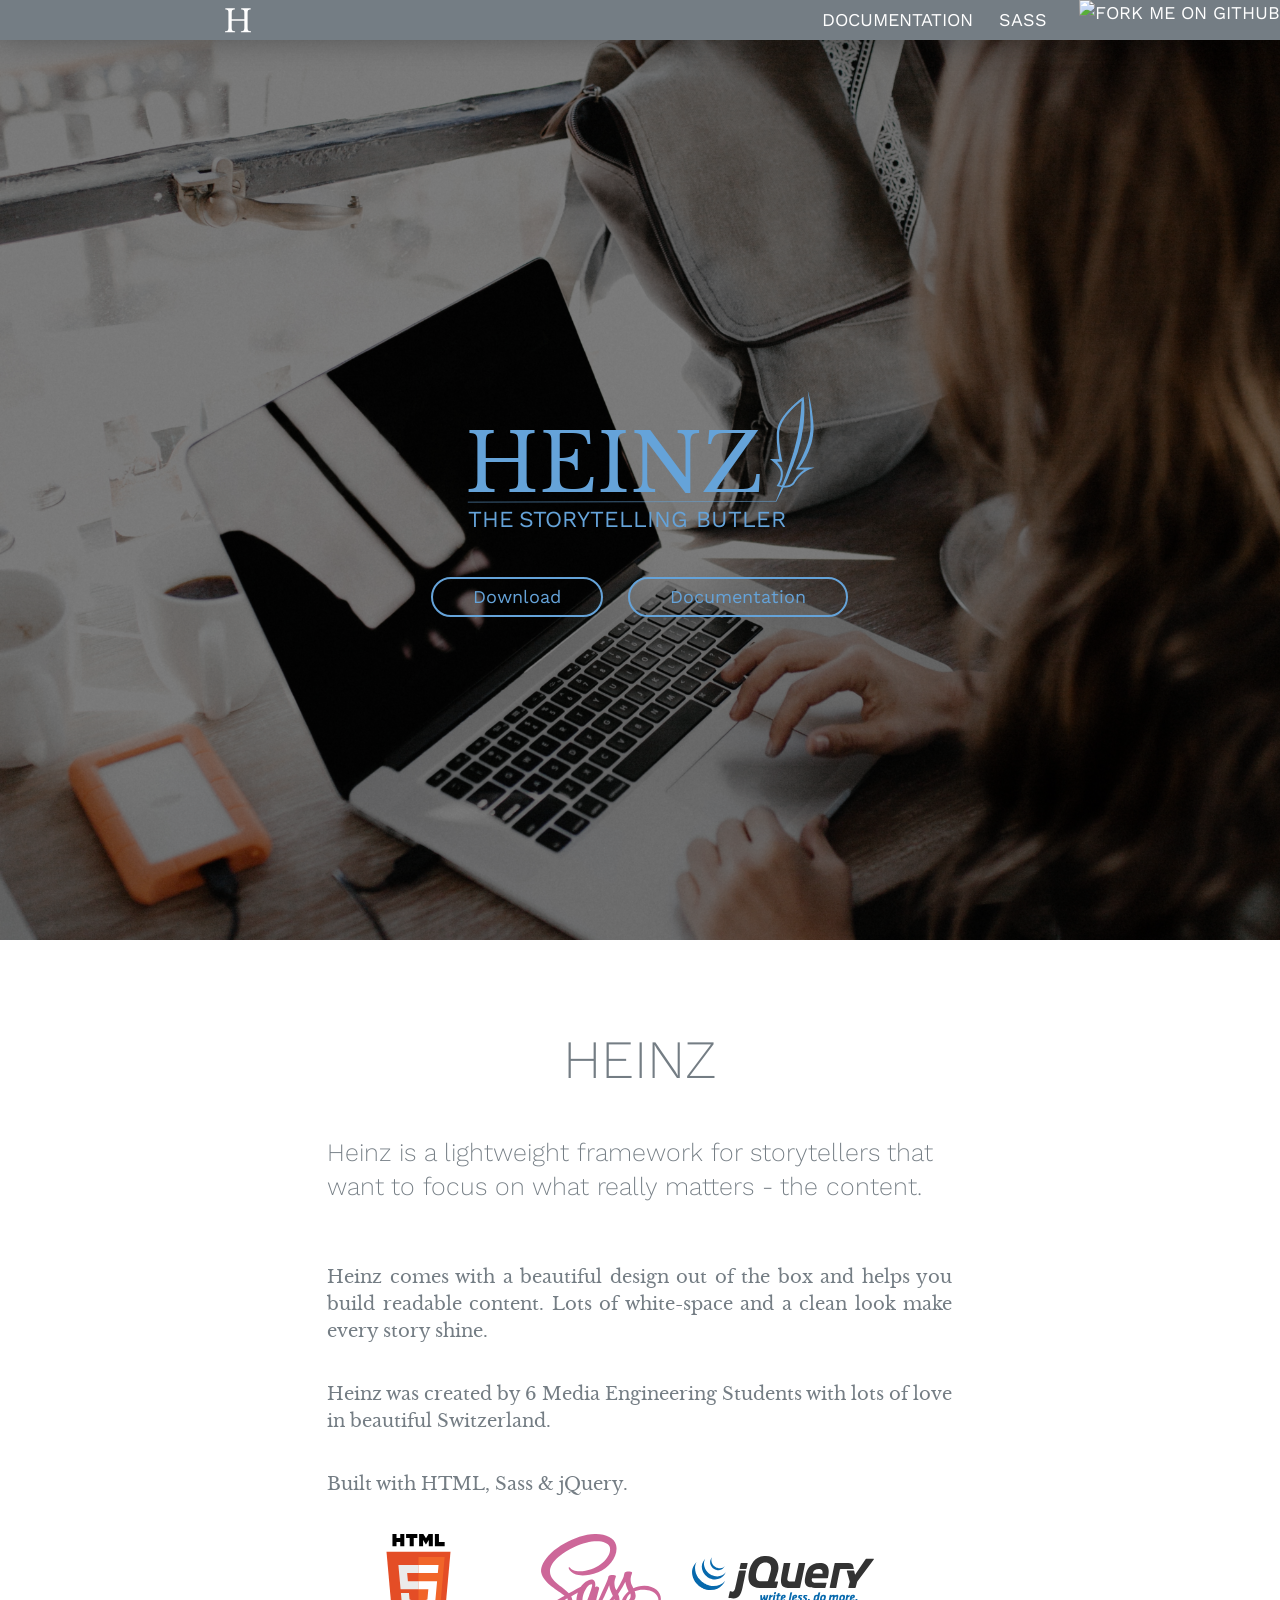
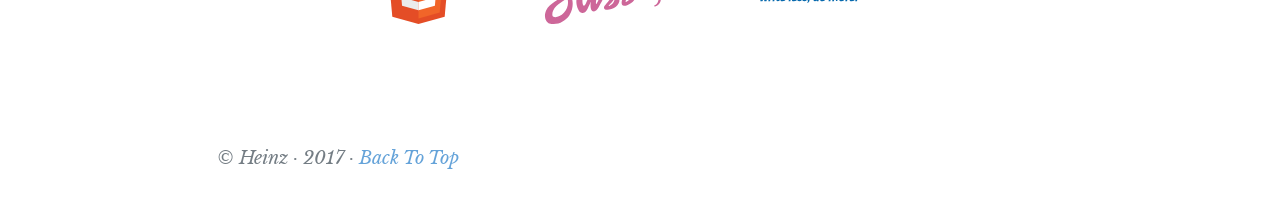
==== commit ea9c66b4: "file structure" ====
--- a/index.html
+++ b/index.html
@@ -7,11 +7,11 @@
     <link href="css/heinz.min.css" rel="stylesheet">
     <title>Heinz</title>
 
-    <link rel="apple-touch-icon" sizes="180x180" href="img/favicons/apple-touch-icon.png">
-    <link rel="icon" type="image/png" sizes="32x32" href="img/favicons/favicon-32x32.png">
-    <link rel="icon" type="image/png" sizes="16x16" href="img/favicons/favicon-16x16.png">
-    <link rel="manifest" href="img/favicons/manifest.json">
-    <link rel="mask-icon" href="img/favicons/safari-pinned-tab.svg" color="#5bbad5">
+    <link rel="apple-touch-icon" sizes="180x180" href="media/favicons/apple-touch-icon.png">
+    <link rel="icon" type="image/png" sizes="32x32" href="media/favicons/favicon-32x32.png">
+    <link rel="icon" type="image/png" sizes="16x16" href="media/favicons/favicon-16x16.png">
+    <link rel="manifest" href="media/favicons/manifest.json">
+    <link rel="mask-icon" href="media/favicons/safari-pinned-tab.svg" color="#5bbad5">
     <meta name="theme-color" content="#ffffff">
 </head>
 
@@ -20,7 +20,7 @@
         <nav class="menu boxed">
             <div class="bar">
                 <a href="/" class="branding">
-                  <img src="img/heinz_h.svg">
+                  <img src="media/heinz_h.svg">
 
                 </a>
                 <a class="fork-link" target="_blank"href="https://github.com/"><img style="position: absolute; top: 0; right: 0; border: 0;z-index: 10001;" src="https://camo.githubusercontent.com/a6677b08c955af8400f44c6298f40e7d19cc5b2d/68747470733a2f2f73332e616d617a6f6e6177732e636f6d2f6769746875622f726962626f6e732f666f726b6d655f72696768745f677261795f3664366436642e706e67" alt="Fork me on GitHub" data-canonical-src="https://s3.amazonaws.com/github/ribbons/forkme_right_gray_6d6d6d.png"></a>
@@ -37,7 +37,7 @@
     </header>
 
     <main class="main grid no-margin">
-        <section class="fullscreen welcome textoverlay" style="background-image: url('img/womanwork.jpg')" data-section-title="fullscreen section">
+        <section class="fullscreen welcome textoverlay" style="background-image: url('media/womanwork.jpg')" data-section-title="fullscreen section">
             <div class="item-span-8 overlay-content">
                 <div>
                 <div class="logo-wrap">
@@ -76,9 +76,9 @@
 
             <p>Built with HTML, Sass & jQuery.</p>
             <div class="item-span-8 item-offset-1 grid">
-                <div class="item-span-3 logo-img"><img src="img/HTML5_Logo.svg"></div>
-                <div class="item-span-3 logo-img"><img src="img/Sass_Logo.svg"></div>
-                <div class="item-span-3 logo-img"><img src="img/jQuery-Logo.svg"></div>
+                <div class="item-span-3 logo-img"><img src="media/HTML5_Logo.svg"></div>
+                <div class="item-span-3 logo-img"><img src="media/Sass_Logo.svg"></div>
+                <div class="item-span-3 logo-img"><img src="media/jQuery-Logo.svg"></div>
             </div>
         </section>
     </main>
--- a/css/heinz.min.css
+++ b/css/heinz.min.css
@@ -1 +1 @@
-@charset "UTF-8";@font-face{font-family:"Work Sans";src:url("../fonts/worksans/worksans-black.woff2") format("woff2"), url("../fonts/worksans/worksans-black.woff") format("woff");font-weight:900;font-style:normal}@font-face{font-family:"Work Sans";src:url("../fonts/worksans/worksans-bold.woff2") format("woff2"), url("../fonts/worksans/worksans-bold.woff") format("woff");font-weight:bold;font-style:normal}@font-face{font-family:"Work Sans";src:url("../fonts/worksans/worksans-extrabold.woff2") format("woff2"), url("../fonts/worksans/worksans-extrabold.woff") format("woff");font-weight:800;font-style:normal}@font-face{font-family:"Work Sans";src:url("../fonts/worksans/worksans-extralight.woff2") format("woff2"), url("../fonts/worksans/worksans-extralight.woff") format("woff");font-weight:200;font-style:normal}@font-face{font-family:"Work Sans";src:url("../fonts/worksans/worksans-hairline.woff2") format("woff2"), url("../fonts/worksans/worksans-hairline.woff") format("woff");font-weight:100;font-style:normal}@font-face{font-family:"Work Sans";src:url("../fonts/worksans/worksans-light.woff2") format("woff2"), url("../fonts/worksans/worksans-light.woff") format("woff");font-weight:light;font-style:normal}@font-face{font-family:"Work Sans";src:url("../fonts/worksans/worksans-medium.woff2") format("woff2"), url("../fonts/worksans/worksans-medium.woff") format("woff");font-weight:500;font-style:normal}@font-face{font-family:"Work Sans";src:url("../fonts/worksans/worksans-regular.woff2") format("woff2"), url("../fonts/worksans/worksans-regular.woff") format("woff");font-weight:normal;font-style:normal}@font-face{font-family:"Libre Baskerville";src:url("../fonts/librebaskerville/librebaskerville-bold-webfont.woff2") format("woff2"), url("../fonts/librebaskerville/librebaskerville-bold-webfont.woff") format("woff");font-weight:bold;font-style:normal}@font-face{font-family:"Libre Baskerville";src:url("../fonts/librebaskerville/librebaskerville-italic-webfont.woff2") format("woff2"), url("../fonts/librebaskerville/librebaskerville-italic-webfont.woff") format("woff");font-weight:normal;font-style:italic}@font-face{font-family:"Libre Baskerville";src:url("../fonts/librebaskerville/librebaskerville-regular-webfont.woff2") format("woff2"), url("../fonts/librebaskerville/librebaskerville-regular-webfont.woff") format("woff");font-weight:normal;font-style:normal}.backtotop,a,abbr,acronym,address,applet,article,aside,audio,b,big,blockquote,body,canvas,caption,center,cite,code,dd,del,details,dfn,div,dl,dt,em,embed,fieldset,figcaption,figure,footer,form,h1,h2,h3,h4,h5,h6,header,hgroup,html,i,iframe,img,ins,kbd,label,legend,mark,menu,nav,object,output,p,pre,q,ruby,s,samp,section,small,span,strike,strong,summary,table,tbody,td,tfoot,th,thead,time,tr,tt,u,var,video{margin:0;padding:0;border:0;font-size:100%;font:inherit;vertical-align:baseline}article,aside,details,figcaption,figure,footer,header,hgroup,menu,nav,section{display:block}body{line-height:1}blockquote,q{quotes:none}blockquote:after,blockquote:before,q:after,q:before{content:'';content:none}table{border-collapse:collapse;border-spacing:0}b,strong{font-weight:bold}em,i{font-style:italic}*{-webkit-box-sizing:border-box;box-sizing:border-box}b,strong{font-weight:bold}i{font-style:italic}img{max-width:100%;height:auto}body{max-width:100%;height:auto;-webkit-transition:0.3s all ease;-o-transition:0.3s all ease;transition:0.3s all ease}body footer,body header,body main{width:100%;max-width:1920px;margin-left:auto!important;margin-right:auto!important;-webkit-box-sizing:border-box;box-sizing:border-box}body.boxed{background:#CCCFD0}body.boxed .box{background:white}.box{margin:10px;-webkit-box-sizing:border-box;box-sizing:border-box}section.box{margin-top:0;margin-bottom:0}.main{margin:100px 0}.main.no-margin{margin:0}figure{padding-bottom:5px;margin:1.25rem 0}footer{margin-top:30px;margin-bottom:20px;padding:5px;font-style:italic}body,html{font-family:"Libre Baskerville", "Times New Roman", serif;font-size:18px;font-weight:normal;line-height:1.5;color:#747D84}@media screen and (max-width:800px){body,html{font-size:16px}}p{text-align:justify;-webkit-hyphens:auto;-ms-hyphens:auto;hyphens:auto}p+p{margin-top:2rem}.numbered{counter-reset:h1}.numbered h1{counter-reset:h2}.numbered h1.nocount:before{content:"";counter-increment:none}.numbered h1:before{counter-increment:h1;content:counter(h1) "." " "}.numbered h2{counter-reset:h3}.numbered h2.nocount:before{content:"";counter-increment:none}.numbered h2:before{counter-increment:h2;content:counter(h1) "." counter(h2) "." " "}.numbered h3{counter-reset:h4}.numbered h3.nocount:before{content:"";counter-increment:none}.numbered h3:before{counter-increment:h3;content:counter(h1) "." counter(h2) "." counter(h3) "." " "}.numbered h4{counter-reset:h5}.numbered h4.nocount:before{content:"";counter-increment:none}.numbered h4:before{counter-increment:h4;content:counter(h1) "." counter(h2) "." counter(h3) "." counter(h4) "." " "}.numbered h5{counter-reset:h6}.numbered h5.nocount:before{content:"";counter-increment:none}.numbered h5:before{counter-increment:h5;content:counter(h1) "." counter(h2) "." counter(h3) "." counter(h4) "." counter(h5) "." " "}.numbered h6{counter-reset:h7}.numbered h6.nocount:before{content:"";counter-increment:none}.numbered h6:before{counter-increment:h6;content:counter(h1) "." counter(h2) "." counter(h3) "." counter(h4) "." counter(h5) "." counter(h6) "." " "}h1{font-family:"Work Sans", "Calibri", sans-serif;font-weight:300;font-style:normal;text-transform:uppercase;text-align:center}h2{font-family:"Work Sans", "Calibri", sans-serif;font-weight:300;font-style:normal;text-transform:uppercase;text-align:center}h3{font-family:"Work Sans", "Calibri", sans-serif;font-weight:300;font-style:normal;text-transform:uppercase;text-align:center}h4{font-family:"Work Sans", "Calibri", sans-serif;font-weight:300;font-style:normal;text-transform:uppercase;text-align:center}h5{font-family:"Work Sans", "Calibri", sans-serif;font-weight:300;font-style:normal;text-transform:uppercase;text-align:center}h6{font-family:"Work Sans", "Calibri", sans-serif;font-weight:300;font-style:normal;text-transform:uppercase;text-align:center}h1{font-size:3em;line-height:1.05;color:#747D84;margin:2.5rem 0}@media screen and (max-width:800px){h1{font-size:2.5em}}h2{font-size:2.25em;line-height:1.25;margin:1.25rem 0}@media screen and (max-width:800px){h2{font-size:2em}}h3{font-size:1.75em;line-height:1.25;margin:1.25rem 0}@media screen and (max-width:800px){h3{font-size:1.5em}}h4{font-size:1.125em;line-height:1.22;margin:.5rem 0;font-weight:500;margin-top:1.5rem}h5{font-size:1.1em;margin:.3rem 0;font-weight:500;margin-top:1.5rem}h6{font-size:1em;margin:.25rem 0;font-weight:500;margin-top:1.5rem}.backtotop,.toggle,a{-webkit-transition:0.3s all ease;-o-transition:0.3s all ease;transition:0.3s all ease;color:#65A3D9;cursor:pointer;text-decoration:none}.backtotop:hover,.toggle:hover,a:hover{color:#65A3D9;text-decoration:underline}.backtotop.toggle-code,.btn.backtotop,.toggle.btn,.toggle.toggle-code,a.btn,a.toggle-code{border-radius:20px;padding:6.66667px 40px;border:2px solid currentColor;margin:auto 10px;line-height:3;white-space:nowrap;font-family:"Work Sans", "Calibri", sans-serif}@media screen and (max-width:600px){.backtotop.toggle-code,.btn.backtotop,.toggle.btn,.toggle.toggle-code,a.btn,a.toggle-code{padding:6.66667px 20px}}.backtotop.toggle-code:hover,.btn.backtotop:hover,.toggle.btn:hover,.toggle.toggle-code:hover,a.btn:hover,a.toggle-code:hover{text-decoration:none;background:#65A3D9;color:white;border-color:#65A3D9}blockquote{font-family:"Libre Baskerville", "Times New Roman", serif;font-style:italic;font-weight:normal;font-size:1.5em;line-height:1.4583;display:block;position:relative;margin:0px auto;text-align:right;color:#968572;border-right:3px solid currentColor;padding:10px;padding-right:20px;margin-bottom:1.25rem;margin-top:1.25rem}blockquote span{display:block;font-size:.7em}.text-black{color:black}.text-white{color:white}.text-center{text-align:center}.text-justify{text-align:justify}.text-left{text-align:left}.text-right{text-align:right}.text-hyphen{-webkit-hyphens:auto;-ms-hyphens:auto;hyphens:auto}.text-no-hyphen{-webkit-hyphens:none;-ms-hyphens:none;hyphens:none}.text-highlighted{background:#65A3D9;color:white;padding:3px 0 1px 0}.text-small{font-size:.8em}.text-muted{opacity:.5}.text-lead{font-family:"Work Sans", "Calibri", sans-serif;line-height:1.375;text-align:left;font-size:1.4em;font-weight:300;margin-bottom:1.25rem}figcaption{font-style:italic;margin-bottom:1.25rem;margin-top:.5rem}body,html{width:100%;min-height:100vh;margin:0;padding:0}body{display:grid;grid-template-rows:auto auto auto;grid-template-columns:12fr;grid-template-areas:"head""main""foot";-webkit-box-align:center;-webkit-align-items:center;-ms-flex-align:center;align-items:center}body .head{grid-area:head}body .main{grid-area:main}body .foot{grid-area:foot}.grid{display:grid;grid-template-columns:repeat(12, 1fr);-webkit-box-align:center;-webkit-align-items:center;-ms-flex-align:center;align-items:center}.grid .grid{display:grid;grid-template-columns:repeat(12, 1fr)}.grid .item-span-1{grid-column-start:auto;grid-column-end:span 1}.grid .item-span-lg-1,.grid .item-span-md-1,.grid .item-span-sm-1{grid-column-start:auto;grid-column-end:span 12}.grid .item-span-2{grid-column-start:auto;grid-column-end:span 2}.grid .item-span-lg-2,.grid .item-span-md-2,.grid .item-span-sm-2,.grid section.has-sidestory .sidestory{grid-column-start:auto;grid-column-end:span 12}.grid .item-span-3{grid-column-start:auto;grid-column-end:span 3}.grid .item-span-lg-3,.grid .item-span-md-3,.grid .item-span-sm-3{grid-column-start:auto;grid-column-end:span 12}.grid .item-span-4{grid-column-start:auto;grid-column-end:span 4}.grid .item-span-lg-4,.grid .item-span-md-4,.grid .item-span-sm-4{grid-column-start:auto;grid-column-end:span 12}.grid .item-span-5,.grid section blockquote{grid-column-start:auto;grid-column-end:span 5}.grid .item-span-lg-5,.grid .item-span-md-5,.grid .item-span-sm-5{grid-column-start:auto;grid-column-end:span 12}.grid .item-span-6,.grid .toc,.grid section .content-wide,.grid section .oversized div,.grid section .oversized figcaption,.grid section .oversized p,.grid section .slider-wrap,.grid section .video-wrap,.grid section audio,.grid section h1,.grid section h2,.grid section h3,.grid section h4,.grid section h5,.grid section h6,.grid section iframe,.grid section img,.grid section ol,.grid section p,.grid section pre div,.grid section pre figcaption,.grid section pre p,.grid section ul{grid-column-start:auto;grid-column-end:span 6}.grid .item-span-lg-6,.grid .item-span-md-6,.grid .item-span-sm-6,.grid section.full-width audio,.grid section .full-width audio,.grid section.full-width figcaption,.grid section .full-width figcaption,.grid section.full-width iframe,.grid section .full-width iframe,.grid section.full-width p,.grid section .full-width p,.grid section.full-width ul,.grid section .full-width ul{grid-column-start:auto;grid-column-end:span 12}.grid .item-span-7{grid-column-start:auto;grid-column-end:span 7}.grid .item-span-lg-7,.grid .item-span-md-7,.grid .item-span-sm-7{grid-column-start:auto;grid-column-end:span 12}.grid .item-span-8,.grid section .content-wide.large,.grid section .oversized,.grid section .slider-wrap.large,.grid section .video-wrap.large,.grid section audio.large,.grid section h1.large,.grid section h2.large,.grid section h3.large,.grid section h4.large,.grid section h5.large,.grid section h6.large,.grid section iframe.large,.grid section img.large,.grid section ol.large,.grid section p.large,.grid section pre,.grid section ul.large{grid-column-start:auto;grid-column-end:span 8}.grid .foot,.grid .item-span-lg-8,.grid .item-span-md-8,.grid .item-span-sm-8,.grid section,.grid section.has-sidestory .content,.grid section .oversized img,.grid section pre img{grid-column-start:auto;grid-column-end:span 12}.grid .item-span-9{grid-column-start:auto;grid-column-end:span 9}.grid .item-span-lg-9,.grid .item-span-md-9,.grid .item-span-sm-9{grid-column-start:auto;grid-column-end:span 12}.grid .item-span-10{grid-column-start:auto;grid-column-end:span 10}.grid .item-span-lg-10,.grid .item-span-md-10,.grid .item-span-sm-10{grid-column-start:auto;grid-column-end:span 12}.grid .item-span-11{grid-column-start:auto;grid-column-end:span 11}.grid .item-span-lg-11,.grid .item-span-md-11,.grid .item-span-sm-11{grid-column-start:auto;grid-column-end:span 12}.grid .fullscreen,.grid .item-span-12,.grid div{grid-column-start:auto;grid-column-end:span 12}.grid .item-span-lg-12,.grid .item-span-md-12,.grid .item-span-sm-12,.grid section.full-width,.grid section .full-width,.grid section.full-width .over-video,.grid section .full-width .over-video,.grid section.full-width .video-wrap,.grid section .full-width .video-wrap,.grid section.full-width figure,.grid section .full-width figure,.grid section.full-width iframe,.grid section .full-width iframe,.grid section.full-width video,.grid section .full-width video,.grid section.has-sidestory{grid-column-start:auto;grid-column-end:span 12}.grid .item-offset-0,.grid section .content-wide.large,.grid section.full-width,.grid section .full-width,.grid section.full-width .over-video,.grid section .full-width .over-video,.grid section.full-width .video-wrap,.grid section .full-width .video-wrap,.grid section.full-width figure,.grid section .full-width figure,.grid section.full-width iframe,.grid section .full-width iframe,.grid section.full-width video,.grid section .full-width video,.grid section.has-sidestory,.grid section .slider-wrap.large,.grid section .video-wrap.large,.grid section audio.large,.grid section h1.large,.grid section h2.large,.grid section h3.large,.grid section h4.large,.grid section h5.large,.grid section h6.large,.grid section iframe.large,.grid section img.large,.grid section ol.large,.grid section p.large,.grid section ul.large{grid-column-start:1}.grid .item-offset-lg-1,.grid .item-offset-md-1,.grid .item-offset-sm-1,.grid section.has-sidestory .sidestory-left{grid-column-start:auto}.grid .item-offset-1,.grid .toc,.grid section .content-wide,.grid section .oversized div,.grid section .oversized figcaption,.grid section .oversized p,.grid section .slider-wrap,.grid section .video-wrap,.grid section audio,.grid section h1,.grid section h2,.grid section h3,.grid section h4,.grid section h5,.grid section h6,.grid section iframe,.grid section img,.grid section ol,.grid section p,.grid section pre div,.grid section pre figcaption,.grid section pre p,.grid section ul{grid-column-start:2}.grid .foot,.grid .item-offset-lg-2,.grid .item-offset-md-2,.grid .item-offset-sm-2,.grid section,.grid section.full-width audio,.grid section .full-width audio,.grid section.full-width figcaption,.grid section .full-width figcaption,.grid section.full-width iframe,.grid section .full-width iframe,.grid section.full-width p,.grid section .full-width p,.grid section.full-width ul,.grid section .full-width ul,.grid section.has-sidestory .content{grid-column-start:auto}.grid .item-offset-2{grid-column-start:3}.grid .item-offset-lg-3,.grid .item-offset-md-3,.grid .item-offset-sm-3{grid-column-start:auto}.grid .item-offset-3{grid-column-start:4}.grid .item-offset-lg-4,.grid .item-offset-md-4,.grid .item-offset-sm-4{grid-column-start:auto}.grid .item-offset-4{grid-column-start:5}.grid .item-offset-lg-5,.grid .item-offset-md-5,.grid .item-offset-sm-5{grid-column-start:auto}.grid .item-offset-5{grid-column-start:6}.grid .item-offset-lg-6,.grid .item-offset-md-6,.grid .item-offset-sm-6{grid-column-start:auto}.grid .item-offset-6{grid-column-start:7}.grid .item-offset-lg-7,.grid .item-offset-md-7,.grid .item-offset-sm-7{grid-column-start:auto}.grid .item-offset-7{grid-column-start:8}.grid .item-offset-lg-8,.grid .item-offset-md-8,.grid .item-offset-sm-8{grid-column-start:auto}.grid .item-offset-8{grid-column-start:9}.grid .item-offset-lg-9,.grid .item-offset-md-9,.grid .item-offset-sm-9,.grid section.has-sidestory .sidestory-right{grid-column-start:auto}.grid .item-offset-9{grid-column-start:10}.grid .item-offset-lg-10,.grid .item-offset-md-10,.grid .item-offset-sm-10{grid-column-start:auto}.grid .item-offset-10{grid-column-start:11}.grid .item-offset-lg-11,.grid .item-offset-md-11,.grid .item-offset-sm-11{grid-column-start:auto}.grid .item-offset-11{grid-column-start:12}.grid .item-offset-lg-12,.grid .item-offset-md-12,.grid .item-offset-sm-12{grid-column-start:auto}@media screen and (min-width:600px){.grid .item-span-sm-1{grid-column-start:auto;grid-column-end:span 1}.grid .item-span-sm-2{grid-column-start:auto;grid-column-end:span 2}.grid .item-span-sm-3{grid-column-start:auto;grid-column-end:span 3}.grid .item-span-sm-4{grid-column-start:auto;grid-column-end:span 4}.grid .item-span-sm-5{grid-column-start:auto;grid-column-end:span 5}.grid .item-span-sm-6{grid-column-start:auto;grid-column-end:span 6}.grid .item-span-sm-7{grid-column-start:auto;grid-column-end:span 7}.grid .item-span-sm-8{grid-column-start:auto;grid-column-end:span 8}.grid .item-span-sm-9{grid-column-start:auto;grid-column-end:span 9}.grid .item-span-sm-10{grid-column-start:auto;grid-column-end:span 10}.grid .item-span-sm-11{grid-column-start:auto;grid-column-end:span 11}.grid .item-span-sm-12{grid-column-start:auto;grid-column-end:span 12}.grid .item-offset-sm-0{grid-column-start:1}.grid .item-offset-sm-1{grid-column-start:2}.grid .item-offset-sm-2{grid-column-start:3}.grid .item-offset-sm-3{grid-column-start:4}.grid .item-offset-sm-4{grid-column-start:5}.grid .item-offset-sm-5{grid-column-start:6}.grid .item-offset-sm-6{grid-column-start:7}.grid .item-offset-sm-7{grid-column-start:8}.grid .item-offset-sm-8{grid-column-start:9}.grid .item-offset-sm-9{grid-column-start:10}.grid .item-offset-sm-10{grid-column-start:11}.grid .item-offset-sm-11{grid-column-start:12}}@media screen and (min-width:960px){.grid .item-span-md-1{grid-column-start:auto;grid-column-end:span 1}.grid .item-span-md-2,.grid section.has-sidestory .sidestory{grid-column-start:auto;grid-column-end:span 2}.grid .item-span-md-3{grid-column-start:auto;grid-column-end:span 3}.grid .item-span-md-4{grid-column-start:auto;grid-column-end:span 4}.grid .item-span-md-5{grid-column-start:auto;grid-column-end:span 5}.grid .item-span-md-6,.grid section.full-width audio,.grid section .full-width audio,.grid section.full-width figcaption,.grid section .full-width figcaption,.grid section.full-width iframe,.grid section .full-width iframe,.grid section.full-width p,.grid section .full-width p,.grid section.full-width ul,.grid section .full-width ul{grid-column-start:auto;grid-column-end:span 6}.grid .item-span-md-7{grid-column-start:auto;grid-column-end:span 7}.grid .foot,.grid .item-span-md-8,.grid section,.grid section.has-sidestory .content,.grid section .oversized img,.grid section pre img{grid-column-start:auto;grid-column-end:span 8}.grid .item-span-md-9{grid-column-start:auto;grid-column-end:span 9}.grid .item-span-md-10{grid-column-start:auto;grid-column-end:span 10}.grid .item-span-md-11{grid-column-start:auto;grid-column-end:span 11}.grid .item-span-md-12,.grid section.full-width,.grid section .full-width,.grid section.full-width .over-video,.grid section .full-width .over-video,.grid section.full-width .video-wrap,.grid section .full-width .video-wrap,.grid section.full-width figure,.grid section .full-width figure,.grid section.full-width iframe,.grid section .full-width iframe,.grid section.full-width video,.grid section .full-width video,.grid section.has-sidestory{grid-column-start:auto;grid-column-end:span 12}.grid .item-offset-md-0{grid-column-start:1}.grid .item-offset-md-1,.grid section.has-sidestory .sidestory-left{grid-column-start:2}.grid .foot,.grid .item-offset-md-2,.grid section,.grid section.full-width audio,.grid section .full-width audio,.grid section.full-width figcaption,.grid section .full-width figcaption,.grid section.full-width iframe,.grid section .full-width iframe,.grid section.full-width p,.grid section .full-width p,.grid section.full-width ul,.grid section .full-width ul,.grid section.has-sidestory .content{grid-column-start:3}.grid .item-offset-md-3{grid-column-start:4}.grid .item-offset-md-4{grid-column-start:5}.grid .item-offset-md-5{grid-column-start:6}.grid .item-offset-md-6{grid-column-start:7}.grid .item-offset-md-7{grid-column-start:8}.grid .item-offset-md-8{grid-column-start:9}.grid .item-offset-md-9,.grid section.has-sidestory .sidestory-right{grid-column-start:10}.grid .item-offset-md-10{grid-column-start:11}.grid .item-offset-md-11{grid-column-start:12}}@media screen and (min-width:1260px){.grid .item-span-lg-1{grid-column-start:auto;grid-column-end:span 1}.grid .item-span-lg-2{grid-column-start:auto;grid-column-end:span 2}.grid .item-span-lg-3{grid-column-start:auto;grid-column-end:span 3}.grid .item-span-lg-4{grid-column-start:auto;grid-column-end:span 4}.grid .item-span-lg-5{grid-column-start:auto;grid-column-end:span 5}.grid .item-span-lg-6{grid-column-start:auto;grid-column-end:span 6}.grid .item-span-lg-7{grid-column-start:auto;grid-column-end:span 7}.grid .item-span-lg-8{grid-column-start:auto;grid-column-end:span 8}.grid .item-span-lg-9{grid-column-start:auto;grid-column-end:span 9}.grid .item-span-lg-10{grid-column-start:auto;grid-column-end:span 10}.grid .item-span-lg-11{grid-column-start:auto;grid-column-end:span 11}.grid .item-span-lg-12{grid-column-start:auto;grid-column-end:span 12}.grid .item-offset-lg-0{grid-column-start:1}.grid .item-offset-lg-1{grid-column-start:2}.grid .item-offset-lg-2{grid-column-start:3}.grid .item-offset-lg-3{grid-column-start:4}.grid .item-offset-lg-4{grid-column-start:5}.grid .item-offset-lg-5{grid-column-start:6}.grid .item-offset-lg-6{grid-column-start:7}.grid .item-offset-lg-7{grid-column-start:8}.grid .item-offset-lg-8{grid-column-start:9}.grid .item-offset-lg-9{grid-column-start:10}.grid .item-offset-lg-10{grid-column-start:11}.grid .item-offset-lg-11{grid-column-start:12}}.grid .fullscreen{height:100vh;background-size:cover;background-position:center center}.grid section{padding:50px 0;display:grid;grid-template-columns:repeat(8, 1fr)}.boxed .grid section:first-of-type:not(.fullscreen):not(.full-width){padding-top:100px}.boxed .grid section:last-of-type{padding-bottom:100px}.grid section.full-width,.grid section .full-width{padding:0;display:grid;grid-template-columns:repeat(12, 1fr);position:relative;margin:0}.grid section.full-width .over-video,.grid section .full-width .over-video,.grid section.full-width .video-wrap,.grid section .full-width .video-wrap,.grid section.full-width figure,.grid section .full-width figure,.grid section.full-width iframe,.grid section .full-width iframe,.grid section.full-width video,.grid section .full-width video{padding:0;line-height:1;margin:0}.grid section.full-width .video-wrap,.grid section .full-width .video-wrap{margin:0}.grid section.full-width .over-video,.grid section .full-width .over-video{position:absolute;top:0;left:0;width:100%;height:100%;background:rgba(0, 0, 0, 0.5)}.grid section.full-width audio,.grid section .full-width audio,.grid section.full-width figcaption,.grid section .full-width figcaption,.grid section.full-width iframe,.grid section .full-width iframe,.grid section.full-width p,.grid section .full-width p,.grid section.full-width ul,.grid section .full-width ul{position:absolute;bottom:10px;left:0}.grid section.has-sidestory{padding:0;display:grid;grid-template-columns:repeat(12, 1fr);position:relative}.grid section.has-sidestory .box{margin-top:0;margin-bottom:0}.grid section.has-sidestory .content{grid-row-start:1;display:grid;grid-template-columns:repeat(8, 1fr)}@media screen and (max-width:1260px){.grid section.has-sidestory .content{grid-column-start:auto;grid-column-end:span 12;padding:20px 0}}.grid section.has-sidestory .sidestory{grid-row-start:1;-webkit-align-self:center;-ms-flex-item-align:center;align-self:center;padding:20px;z-index:10;margin:25px;font-size:.8em;background:#f2f2f2}@media screen and (max-width:1260px){.grid section.has-sidestory .sidestory{grid-column-start:auto;grid-column-end:span 12;grid-row-start:auto;background:#f2f2f2}.grid section.has-sidestory .sidestory h1,.grid section.has-sidestory .sidestory h2,.grid section.has-sidestory .sidestory h3,.grid section.has-sidestory .sidestory h4,.grid section.has-sidestory .sidestory h5,.grid section.has-sidestory .sidestory h6{text-align:left}}.grid section .oversized,.grid section pre{display:grid;grid-template-columns:repeat(8, 1fr);padding:1.25rem 0;position:relative;margin-bottom:2rem}.grid section .oversized code,.grid section pre code{padding:0 10px}.grid section .textoverlay{padding:0;margin:30px 0;background:black}.grid section .textoverlay img{opacity:0.5}.grid section .textoverlay .overlay-content{position:absolute;top:50%;-webkit-transform:translateY(-50%);-ms-transform:translateY(-50%);transform:translateY(-50%);text-align:center;width:100%;color:white;font-size:3.1em;line-height:1.05em;font-weight:normal;font-style:italic}.grid section .content-wide,.grid section .slider-wrap,.grid section .video-wrap,.grid section audio,.grid section h1,.grid section h2,.grid section h3,.grid section h4,.grid section h5,.grid section h6,.grid section iframe,.grid section img,.grid section ol,.grid section p,.grid section ul{width:100%}.grid section blockquote{grid-column-start:4}.grid section blockquote p{text-align:right!important}@media screen and (max-width:700px){.grid section blockquote{grid-column-start:0;grid-column-end:span 6}}.toc{width:100%;font-family:"Work Sans", "Calibri", sans-serif;text-transform:uppercase}.table-of-contents{list-style:none;list-style-type:none}.table-of-contents .H2{padding-left:10px}.table-of-contents .H3{padding-left:20px}.overlay-open{overflow:hidden}.overlay-open div:not(.overlay),.overlay-open footer,.overlay-open header,.overlay-open main{-webkit-filter:blur(10px);filter:blur(10px);-webkit-transition:0.3s all ease;-o-transition:0.3s all ease;transition:0.3s all ease}.backdrop{position:fixed;top:0;left:0;width:100%;height:100%;z-index:98}.overlay{display:none;background:white;position:fixed;width:70%;max-height:70%;overflow:auto;border:0px solid #747D84;top:50%;left:50%;-webkit-transform:translate(-50%, -50%);-ms-transform:translate(-50%, -50%);transform:translate(-50%, -50%);z-index:99}@media screen and (max-width:600px){.overlay{width:90%;max-height:90%}}.overlay.open{display:block}.overlay .close{position:absolute;right:15px;top:10px;font-family:"Work Sans", "Calibri", sans-serif;font-size:1.5em;text-decoration:none;z-index:100}.overlay .close:hover{text-decoration:none}.slider-wrap{width:100%;position:relative;margin:10px 0;margin-bottom:2rem}.slider-wrap .navigator{position:absolute;top:50%;font-size:0;width:35px;height:35px;-webkit-transform:translateY(-50%) rotate(45deg);-ms-transform:translateY(-50%) rotate(45deg);transform:translateY(-50%) rotate(45deg);cursor:pointer}.slider-wrap .navigator.toggle-next{right:30px;-webkit-box-shadow:6px -6px 6px rgba(0, 0, 0, 0.3);box-shadow:6px -6px 6px rgba(0, 0, 0, 0.3);border-top:3px solid #FDFDFD;border-right:3px solid #FDFDFD}.slider-wrap .navigator.toggle-next:hover{border-color:rgba(253, 253, 253, 0.5)}.slider-wrap .navigator.toggle-prev{left:30px;-webkit-box-shadow:-6px 6px 6px rgba(0, 0, 0, 0.3);box-shadow:-6px 6px 6px rgba(0, 0, 0, 0.3);border-bottom:3px solid #FDFDFD;border-left:3px solid #FDFDFD}.slider-wrap .navigator.toggle-prev:hover{border-color:rgba(253, 253, 253, 0.5)}.slider{position:relative;width:100%;height:0;padding:56.25% 0 0 0;display:block}.slider div{position:absolute;top:0;left:0;right:0;bottom:0;width:100%;height:100%}.slider div{background-size:cover;background-position:center center;background-repeat:no-repeat;opacity:0;-webkit-transition:.3s all ease;-o-transition:.3s all ease;transition:.3s all ease}.slider div.active{opacity:1}.slider div img{display:none}.video-wrap{margin:10px 0;position:relative;margin-bottom:2rem}.video{position:relative;width:100%;height:0;padding:56.25% 0 0 0;display:block}.video iframe,.video video{position:absolute;top:0;left:0;right:0;bottom:0;width:100%;height:100%}.scrollspy-wrapper{height:5px;margin:0;position:relative;left:0;width:100%;background:#747D84}.scrollspy-wrapper .scrollspy{width:auto;height:100%;position:absolute;white-space:nowrap;color:white;font-size:0;padding:0 5px;-webkit-box-sizing:border-box;box-sizing:border-box}.scrollspy-wrapper .scrollspy:after{content:'';position:absolute;top:0;left:0;height:100%;width:100%;background:rgba(255, 255, 255, 0.3)}.scrollspy-wrapper.display-titles{height:20px}@media screen and (max-width:500px){.scrollspy-wrapper.display-titles{height:5px}}.scrollspy-wrapper.display-titles .scrollspy{font-size:.8em;font-family:"Work Sans", "Calibri", sans-serif;line-height:20px;cursor:pointer}@media screen and (max-width:500px){.scrollspy-wrapper.display-titles .scrollspy{font-size:0}}.scrollspy-wrapper.display-titles .scrollspy:after{width:calc(100% - 4px)}.scrollspy-wrapper .scrollbar{height:100%;width:0px;position:absolute;background:#65A3D9}.menu{position:fixed;top:0;left:0;width:100%;background:#747D84;color:white;z-index:10000;font-family:"Work Sans", "Calibri", sans-serif;text-transform:uppercase;-webkit-box-shadow:0 0 30px rgba(0, 0, 0, 0.3);box-shadow:0 0 30px rgba(0, 0, 0, 0.3);display:-webkit-box;display:-webkit-flex;display:-ms-flexbox;display:flex;-webkit-box-orient:horizontal;-webkit-box-direction:normal;-webkit-flex-direction:row;-ms-flex-direction:row;flex-direction:row;-webkit-flex-wrap:wrap;-ms-flex-wrap:wrap;flex-wrap:wrap;-webkit-box-pack:justify;-webkit-justify-content:space-between;-ms-flex-pack:justify;justify-content:space-between;-webkit-box-align:center;-webkit-align-items:center;-ms-flex-align:center;align-items:center}.menu.boxed{-webkit-box-pack:center;-webkit-justify-content:center;-ms-flex-pack:center;justify-content:center}.menu .bar{width:66.66667%;display:-webkit-box;display:-webkit-flex;display:-ms-flexbox;display:flex;-webkit-box-orient:horizontal;-webkit-box-direction:normal;-webkit-flex-direction:row;-ms-flex-direction:row;flex-direction:row;-webkit-flex-wrap:wrap;-ms-flex-wrap:wrap;flex-wrap:wrap;-webkit-box-pack:justify;-webkit-justify-content:space-between;-ms-flex-pack:justify;justify-content:space-between;-webkit-box-align:center;-webkit-align-items:center;-ms-flex-align:center;align-items:center}.menu .current{text-decoration:underline}.menu .dropdown span{display:inline-block;position:relative;padding-right:10px}.menu .dropdown span:after{content:'';width:0;height:0;border-style:solid;border-color:white transparent transparent transparent;border-width:5px;position:absolute;top:50%;-webkit-transform:translateY(-50%);-ms-transform:translateY(-50%);transform:translateY(-50%);right:-5px;-webkit-transition:.3s all ease;-o-transition:.3s all ease;transition:.3s all ease}.menu .dropdown span.open:after{-webkit-transform:translateY(-100%) scaleY(-1);-ms-transform:translateY(-100%) scaleY(-1);transform:translateY(-100%) scaleY(-1)}.menu .nav-toggle{cursor:pointer;display:none}@media screen and (max-width:700px){.menu .nav-toggle{display:block}}.menu .branding{display:inline-block;padding:5px 10px;display:-webkit-box;display:-webkit-flex;display:-ms-flexbox;display:flex;-webkit-box-orient:horizontal;-webkit-box-direction:normal;-webkit-flex-direction:row;-ms-flex-direction:row;flex-direction:row;-webkit-flex-wrap:nowrap;-ms-flex-wrap:nowrap;flex-wrap:nowrap;-webkit-box-pack:justify;-webkit-justify-content:space-between;-ms-flex-pack:justify;justify-content:space-between;-webkit-box-align:center;-webkit-align-items:center;-ms-flex-align:center;align-items:center}.menu .branding span{padding:5px}.menu .branding img{display:inline-block;max-width:30px}.menu .backtotop,.menu a,.menu span{color:white;cursor:pointer}.menu .backtotop:hover,.menu a:hover,.menu span:hover{color:rgba(255, 255, 255, 0.8)}.menu ul{padding:0 10px;list-style:none;list-style-type:none;position:relative;background:#747D84;margin:0;z-index:10001}@media screen and (max-width:700px){.menu ul{position:fixed;top:0;left:0;width:300px;height:100%;-webkit-transform:translateX(-300px);-ms-transform:translateX(-300px);transform:translateX(-300px);-webkit-transition:.3s all ease;-o-transition:.3s all ease;transition:.3s all ease}.menu ul.active{-webkit-transform:translateX(0);-ms-transform:translateX(0);transform:translateX(0)}}.menu ul li{list-style:none;display:inline-block;padding:0 10px}@media screen and (max-width:700px){.menu ul li{display:block}}.menu ul ul{background:#747D84;position:absolute;padding:5px;width:100%;margin:0}@media screen and (max-width:700px){.menu ul ul{position:relative}}.menu ul ul li{display:block}.hamburger{font-size:0;width:30px;height:3px;background:white;position:relative}.hamburger:after,.hamburger:before{content:'';position:absolute;width:100%;height:3px;left:0;background:white}.hamburger:before{top:-9px}.hamburger:after{bottom:-9px}.hamburger:hover{background:rgba(255, 255, 255, 0.8)}.hamburger:hover:after,.hamburger:hover:before{background:white}.ex{font-size:0;position:relative;right:0;width:100%;height:20px;display:block;width:100%}.ex:after,.ex:before{content:'';width:3px;height:30px;position:absolute;top:10px;right:10px;background:white}.ex:before{-webkit-transform:rotate(-45deg);-ms-transform:rotate(-45deg);transform:rotate(-45deg)}.ex:after{-webkit-transform:rotate(45deg);-ms-transform:rotate(45deg);transform:rotate(45deg)}.ex:hover:after,.ex:hover:before{background:rgba(255, 255, 255, 0.8)}@media screen and (max-width:700px){.fork-link{display:none}}pre{margin:2rem 0!important}.welcome{display:-webkit-box;display:-webkit-flex;display:-ms-flexbox;display:flex;-webkit-box-orient:horizontal;-webkit-box-direction:normal;-webkit-flex-direction:row;-ms-flex-direction:row;flex-direction:row;-webkit-flex-wrap:wrap;-ms-flex-wrap:wrap;flex-wrap:wrap;-webkit-box-pack:center;-webkit-justify-content:center;-ms-flex-pack:center;justify-content:center;-webkit-box-align:stretch;-webkit-align-items:stretch;-ms-flex-align:stretch;align-items:stretch;position:relative;padding:0!important}.welcome .overlay-content{background:rgba(0, 0, 0, 0.5);display:-webkit-box;display:-webkit-flex;display:-ms-flexbox;display:flex;-webkit-box-orient:horizontal;-webkit-box-direction:normal;-webkit-flex-direction:row;-ms-flex-direction:row;flex-direction:row;-webkit-flex-wrap:wrap;-ms-flex-wrap:wrap;flex-wrap:wrap;-webkit-box-pack:center;-webkit-justify-content:center;-ms-flex-pack:center;justify-content:center;-webkit-box-align:center;-webkit-align-items:center;-ms-flex-align:center;align-items:center}.logo-wrap{max-width:500px;width:80%;margin:2rem auto}.heinz-logo{position:relative;width:100%;height:0;padding:41.0437% 0 0 0;display:block}.heinz-logo svg{position:absolute;top:0;left:0;right:0;bottom:0;width:100%;height:100%}#heinz_logo .cls-1{font-size:140.92px;font-family:"Libre Baskerville", "Times New Roman", serif}#heinz_logo .cls-1,#heinz_logo .cls-3,#heinz_logo .cls-7{fill:#65A3D9}#heinz_logo .cls-2{fill:none;stroke:#65A3D9;stroke-miterlimit:10}#heinz_logo .cls-3{font-size:40.65px;font-family:"Work Sans", "Calibri", sans-serif}#heinz_logo .cls-4{letter-spacing:-0.03em}#heinz_logo .cls-5{letter-spacing:-0.03em}#heinz_logo .cls-6{letter-spacing:-0.02em}.logo-img{margin:2rem 0;display:-webkit-box;display:-webkit-flex;display:-ms-flexbox;display:flex;-webkit-box-orient:horizontal;-webkit-box-direction:normal;-webkit-flex-direction:row;-ms-flex-direction:row;flex-direction:row;-webkit-flex-wrap:wrap;-ms-flex-wrap:wrap;flex-wrap:wrap;-webkit-box-pack:center;-webkit-justify-content:center;-ms-flex-pack:center;justify-content:center;-webkit-box-align:center;-webkit-align-items:center;-ms-flex-align:center;align-items:center}.logo-img img{max-height:115px}.logo-img.item-span-3 img{max-height:90px}.area-1{background:#F5C7CA;-webkit-box-shadow:inset 0px 0px 5px #de454f;box-shadow:inset 0px 0px 5px #de454f}.area-2{background:#E779AE;-webkit-box-shadow:inset 0px 0px 5px #a91e61;box-shadow:inset 0px 0px 5px #a91e61}.area-3{background:#3759A0;-webkit-box-shadow:inset 0px 0px 5px #101a2e;box-shadow:inset 0px 0px 5px #101a2e}.area-4{background:#A0CEEC;-webkit-box-shadow:inset 0px 0px 5px #298bcb;box-shadow:inset 0px 0px 5px #298bcb}.area-5{background:#EBEBEB;-webkit-box-shadow:inset 0px 0px 5px #9f9f9f;box-shadow:inset 0px 0px 5px #9f9f9f}.area-6{background:#D7E6E8;-webkit-box-shadow:inset 0px 0px 5px #76a9b0;box-shadow:inset 0px 0px 5px #76a9b0}.area-7{background:#D6D3EE;-webkit-box-shadow:inset 0px 0px 5px #6f65c3;box-shadow:inset 0px 0px 5px #6f65c3}.customgrid{width:100%;height:100vh;-webkit-box-align:stretch;-webkit-align-items:stretch;-ms-flex-align:stretch;align-items:stretch;margin:2rem 0;display:grid;grid-template-rows:auto auto auto auto;grid-template-columns:auto auto auto auto;grid-template-areas:"area-1 area-2 area-3 area-3""area-4 area-2 area-3 area-3""area-4 area-5 area-5 area-6""area-7 area-7 area-7 area-6"}.customgrid .area-1{grid-area:area-1}.customgrid .area-2{grid-area:area-2}.customgrid .area-3{grid-area:area-3}.customgrid .area-4{grid-area:area-4}.customgrid .area-5{grid-area:area-5}.customgrid .area-6{grid-area:area-6}.customgrid .area-7{grid-area:area-7}@media screen and (max-width:850px){.customgrid{display:grid;grid-template-rows:auto auto auto auto auto;grid-template-columns:auto auto;grid-template-areas:"area-1 area-2""area-3 area-3""area-4 area-5""area-6 area-5""area-7 area-7"}}.copy-code{position:absolute;top:0;left:0;font-size:.8em;padding:1px 3px;font-family:"Work Sans", "Calibri", sans-serif;cursor:pointer;background:white;color:black;border:1px solid black;-webkit-transition:.3s all ease;-o-transition:.3s all ease;transition:.3s all ease}.copy-code:hover{opacity:.8}@media screen and (max-width:700px){.code-display{display:none}}.toggle-code{background:#65A3D9;color:white;padding:3px 20px;border-radius:30px}.toggle-code:after{content:'on'}.toggle-code.off{background:#CCCFD0;color:black}.toggle-code.off:after{content:'off'}+@charset "UTF-8";@font-face{font-family:"Work Sans";src:url("../fonts/worksans/worksans-black.woff2") format("woff2"), url("../fonts/worksans/worksans-black.woff") format("woff");font-weight:900;font-style:normal}@font-face{font-family:"Work Sans";src:url("../fonts/worksans/worksans-bold.woff2") format("woff2"), url("../fonts/worksans/worksans-bold.woff") format("woff");font-weight:bold;font-style:normal}@font-face{font-family:"Work Sans";src:url("../fonts/worksans/worksans-extrabold.woff2") format("woff2"), url("../fonts/worksans/worksans-extrabold.woff") format("woff");font-weight:800;font-style:normal}@font-face{font-family:"Work Sans";src:url("../fonts/worksans/worksans-extralight.woff2") format("woff2"), url("../fonts/worksans/worksans-extralight.woff") format("woff");font-weight:200;font-style:normal}@font-face{font-family:"Work Sans";src:url("../fonts/worksans/worksans-hairline.woff2") format("woff2"), url("../fonts/worksans/worksans-hairline.woff") format("woff");font-weight:100;font-style:normal}@font-face{font-family:"Work Sans";src:url("../fonts/worksans/worksans-light.woff2") format("woff2"), url("../fonts/worksans/worksans-light.woff") format("woff");font-weight:light;font-style:normal}@font-face{font-family:"Work Sans";src:url("../fonts/worksans/worksans-medium.woff2") format("woff2"), url("../fonts/worksans/worksans-medium.woff") format("woff");font-weight:500;font-style:normal}@font-face{font-family:"Work Sans";src:url("../fonts/worksans/worksans-regular.woff2") format("woff2"), url("../fonts/worksans/worksans-regular.woff") format("woff");font-weight:normal;font-style:normal}@font-face{font-family:"Libre Baskerville";src:url("../fonts/librebaskerville/librebaskerville-bold-webfont.woff2") format("woff2"), url("../fonts/librebaskerville/librebaskerville-bold-webfont.woff") format("woff");font-weight:bold;font-style:normal}@font-face{font-family:"Libre Baskerville";src:url("../fonts/librebaskerville/librebaskerville-italic-webfont.woff2") format("woff2"), url("../fonts/librebaskerville/librebaskerville-italic-webfont.woff") format("woff");font-weight:normal;font-style:italic}@font-face{font-family:"Libre Baskerville";src:url("../fonts/librebaskerville/librebaskerville-regular-webfont.woff2") format("woff2"), url("../fonts/librebaskerville/librebaskerville-regular-webfont.woff") format("woff");font-weight:normal;font-style:normal}.backtotop,a,abbr,acronym,address,applet,article,aside,audio,b,big,blockquote,body,canvas,caption,center,cite,code,dd,del,details,dfn,div,dl,dt,em,embed,fieldset,figcaption,figure,footer,form,h1,h2,h3,h4,h5,h6,header,hgroup,html,i,iframe,img,ins,kbd,label,legend,mark,menu,nav,object,output,p,pre,q,ruby,s,samp,section,small,span,strike,strong,summary,table,tbody,td,tfoot,th,thead,time,tr,tt,u,var,video{margin:0;padding:0;border:0;font-size:100%;font:inherit;vertical-align:baseline}article,aside,details,figcaption,figure,footer,header,hgroup,menu,nav,section{display:block}body{line-height:1}blockquote,q{quotes:none}blockquote:after,blockquote:before,q:after,q:before{content:'';content:none}table{border-collapse:collapse;border-spacing:0}b,strong{font-weight:bold}em,i{font-style:italic}*{-webkit-box-sizing:border-box;box-sizing:border-box}b,strong{font-weight:bold}i{font-style:italic}img{max-width:100%;height:auto}body{max-width:100%;height:auto;-webkit-transition:0.3s all ease;-o-transition:0.3s all ease;transition:0.3s all ease}body footer,body header,body main{width:100%;max-width:1920px;margin-left:auto!important;margin-right:auto!important;-webkit-box-sizing:border-box;box-sizing:border-box}body.boxed{background:#CCCFD0}body.boxed .box{background:white}.box{margin:10px;-webkit-box-sizing:border-box;box-sizing:border-box}section.box{margin-top:0;margin-bottom:0}.main{margin:100px 0}.main.no-margin{margin:0}figure{padding-bottom:5px;margin:1.25rem 0}footer{margin-top:30px;margin-bottom:20px;padding:5px;font-style:italic}body,html{font-family:"Libre Baskerville", "Times New Roman", serif;font-size:18px;font-weight:normal;line-height:1.5;color:#747D84}@media screen and (max-width:800px){body,html{font-size:16px}}p{text-align:justify;-webkit-hyphens:auto;-ms-hyphens:auto;hyphens:auto}p+p{margin-top:2rem}.numbered{counter-reset:h1}.numbered h1{counter-reset:h2}.numbered h1.nocount:before{content:"";counter-increment:none}.numbered h1:before{counter-increment:h1;content:counter(h1) "." " "}.numbered h2{counter-reset:h3}.numbered h2.nocount:before{content:"";counter-increment:none}.numbered h2:before{counter-increment:h2;content:counter(h1) "." counter(h2) "." " "}.numbered h3{counter-reset:h4}.numbered h3.nocount:before{content:"";counter-increment:none}.numbered h3:before{counter-increment:h3;content:counter(h1) "." counter(h2) "." counter(h3) "." " "}.numbered h4{counter-reset:h5}.numbered h4.nocount:before{content:"";counter-increment:none}.numbered h4:before{counter-increment:h4;content:counter(h1) "." counter(h2) "." counter(h3) "." counter(h4) "." " "}.numbered h5{counter-reset:h6}.numbered h5.nocount:before{content:"";counter-increment:none}.numbered h5:before{counter-increment:h5;content:counter(h1) "." counter(h2) "." counter(h3) "." counter(h4) "." counter(h5) "." " "}.numbered h6{counter-reset:h7}.numbered h6.nocount:before{content:"";counter-increment:none}.numbered h6:before{counter-increment:h6;content:counter(h1) "." counter(h2) "." counter(h3) "." counter(h4) "." counter(h5) "." counter(h6) "." " "}h1{font-family:"Work Sans", "Calibri", sans-serif;font-weight:300;font-style:normal;text-transform:uppercase;text-align:center}h2{font-family:"Work Sans", "Calibri", sans-serif;font-weight:300;font-style:normal;text-transform:uppercase;text-align:center}h3{font-family:"Work Sans", "Calibri", sans-serif;font-weight:300;font-style:normal;text-transform:uppercase;text-align:center}h4{font-family:"Work Sans", "Calibri", sans-serif;font-weight:300;font-style:normal;text-transform:uppercase;text-align:center}h5{font-family:"Work Sans", "Calibri", sans-serif;font-weight:300;font-style:normal;text-transform:uppercase;text-align:center}h6{font-family:"Work Sans", "Calibri", sans-serif;font-weight:300;font-style:normal;text-transform:uppercase;text-align:center}h1{font-size:3em;line-height:1.05;color:#747D84;margin:2.5rem 0}@media screen and (max-width:800px){h1{font-size:2.5em}}h2{font-size:2.25em;line-height:1.25;margin:1.25rem 0}@media screen and (max-width:800px){h2{font-size:2em}}h3{font-size:1.75em;line-height:1.25;margin:1.25rem 0}@media screen and (max-width:800px){h3{font-size:1.5em}}h4{font-size:1.125em;line-height:1.22;margin:.5rem 0;font-weight:500;margin-top:1.5rem}h5{font-size:1.1em;margin:.3rem 0;font-weight:500;margin-top:1.5rem}h6{font-size:1em;margin:.25rem 0;font-weight:500;margin-top:1.5rem}.backtotop,.toggle,a{-webkit-transition:0.3s all ease;-o-transition:0.3s all ease;transition:0.3s all ease;color:#65A3D9;cursor:pointer;text-decoration:none}.backtotop:hover,.toggle:hover,a:hover{color:#65A3D9;text-decoration:underline}.backtotop.toggle-code,.btn.backtotop,.toggle.btn,.toggle.toggle-code,a.btn,a.toggle-code{border-radius:20px;padding:6.66667px 40px;border:2px solid currentColor;margin:auto 10px;line-height:3;white-space:nowrap;font-family:"Work Sans", "Calibri", sans-serif}@media screen and (max-width:600px){.backtotop.toggle-code,.btn.backtotop,.toggle.btn,.toggle.toggle-code,a.btn,a.toggle-code{padding:6.66667px 20px}}.backtotop.toggle-code:hover,.btn.backtotop:hover,.toggle.btn:hover,.toggle.toggle-code:hover,a.btn:hover,a.toggle-code:hover{text-decoration:none;background:#65A3D9;color:white;border-color:#65A3D9}blockquote{font-family:"Libre Baskerville", "Times New Roman", serif;font-style:italic;font-weight:normal;font-size:1.5em;line-height:1.4583;display:block;position:relative;margin:0px auto;text-align:right;color:#968572;border-right:3px solid currentColor;padding:10px;padding-right:20px;margin-bottom:1.25rem;margin-top:1.25rem}blockquote span{display:block;font-size:.7em}.text-black{color:black}.text-white{color:white}.text-center{text-align:center}.text-justify{text-align:justify}.text-left{text-align:left}.text-right{text-align:right}.text-hyphen{-webkit-hyphens:auto;-ms-hyphens:auto;hyphens:auto}.text-no-hyphen{-webkit-hyphens:none;-ms-hyphens:none;hyphens:none}.text-highlighted{background:#65A3D9;color:white;padding:3px 0 1px 0}.text-small{font-size:.8em}.text-muted{opacity:.5}.text-lead{font-family:"Work Sans", "Calibri", sans-serif;line-height:1.375;text-align:left;font-size:1.4em;font-weight:300;margin-bottom:1.25rem}figcaption{font-style:italic;margin-bottom:1.25rem;margin-top:.5rem}body,html{width:100%;min-height:100vh;margin:0;padding:0}body{display:grid;grid-template-rows:auto auto auto;grid-template-columns:12fr;grid-template-areas:"head""main""foot";-webkit-box-align:center;-webkit-align-items:center;-ms-flex-align:center;align-items:center}body .head{grid-area:head}body .main{grid-area:main}body .foot{grid-area:foot}.grid{display:grid;grid-template-columns:repeat(12, 1fr);-webkit-box-align:center;-webkit-align-items:center;-ms-flex-align:center;align-items:center}.grid .grid{display:grid;grid-template-columns:repeat(12, 1fr)}.grid .item-span-1{grid-column-start:auto;grid-column-end:span 1}.grid .item-span-lg-1,.grid .item-span-md-1,.grid .item-span-sm-1{grid-column-start:auto;grid-column-end:span 12}.grid .item-span-2{grid-column-start:auto;grid-column-end:span 2}.grid .item-span-lg-2,.grid .item-span-md-2,.grid .item-span-sm-2,.grid section.has-sidestory .sidestory{grid-column-start:auto;grid-column-end:span 12}.grid .item-span-3{grid-column-start:auto;grid-column-end:span 3}.grid .item-span-lg-3,.grid .item-span-md-3,.grid .item-span-sm-3{grid-column-start:auto;grid-column-end:span 12}.grid .item-span-4{grid-column-start:auto;grid-column-end:span 4}.grid .item-span-lg-4,.grid .item-span-md-4,.grid .item-span-sm-4{grid-column-start:auto;grid-column-end:span 12}.grid .item-span-5,.grid section blockquote{grid-column-start:auto;grid-column-end:span 5}.grid .item-span-lg-5,.grid .item-span-md-5,.grid .item-span-sm-5{grid-column-start:auto;grid-column-end:span 12}.grid .item-span-6,.grid .toc,.grid section .content-wide,.grid section .oversized div,.grid section .oversized figcaption,.grid section .oversized p,.grid section .slider-wrap,.grid section .video-wrap,.grid section audio,.grid section h1,.grid section h2,.grid section h3,.grid section h4,.grid section h5,.grid section h6,.grid section iframe,.grid section img,.grid section ol,.grid section p,.grid section pre div,.grid section pre figcaption,.grid section pre p,.grid section ul{grid-column-start:auto;grid-column-end:span 6}.grid .item-span-lg-6,.grid .item-span-md-6,.grid .item-span-sm-6,.grid section.full-width audio,.grid section .full-width audio,.grid section.full-width figcaption,.grid section .full-width figcaption,.grid section.full-width iframe,.grid section .full-width iframe,.grid section.full-width p,.grid section .full-width p,.grid section.full-width ul,.grid section .full-width ul{grid-column-start:auto;grid-column-end:span 12}.grid .item-span-7{grid-column-start:auto;grid-column-end:span 7}.grid .item-span-lg-7,.grid .item-span-md-7,.grid .item-span-sm-7{grid-column-start:auto;grid-column-end:span 12}.grid .item-span-8,.grid section .content-wide.large,.grid section .oversized,.grid section .slider-wrap.large,.grid section .video-wrap.large,.grid section audio.large,.grid section h1.large,.grid section h2.large,.grid section h3.large,.grid section h4.large,.grid section h5.large,.grid section h6.large,.grid section iframe.large,.grid section img.large,.grid section ol.large,.grid section p.large,.grid section pre,.grid section ul.large{grid-column-start:auto;grid-column-end:span 8}.grid .foot,.grid .item-span-lg-8,.grid .item-span-md-8,.grid .item-span-sm-8,.grid section,.grid section.has-sidestory .content,.grid section .oversized img,.grid section pre img{grid-column-start:auto;grid-column-end:span 12}.grid .item-span-9{grid-column-start:auto;grid-column-end:span 9}.grid .item-span-lg-9,.grid .item-span-md-9,.grid .item-span-sm-9{grid-column-start:auto;grid-column-end:span 12}.grid .item-span-10{grid-column-start:auto;grid-column-end:span 10}.grid .item-span-lg-10,.grid .item-span-md-10,.grid .item-span-sm-10{grid-column-start:auto;grid-column-end:span 12}.grid .item-span-11{grid-column-start:auto;grid-column-end:span 11}.grid .item-span-lg-11,.grid .item-span-md-11,.grid .item-span-sm-11{grid-column-start:auto;grid-column-end:span 12}.grid .fullscreen,.grid .item-span-12,.grid div{grid-column-start:auto;grid-column-end:span 12}.grid .item-span-lg-12,.grid .item-span-md-12,.grid .item-span-sm-12,.grid section.full-width,.grid section .full-width,.grid section.full-width .over-video,.grid section .full-width .over-video,.grid section.full-width .video-wrap,.grid section .full-width .video-wrap,.grid section.full-width figure,.grid section .full-width figure,.grid section.full-width iframe,.grid section .full-width iframe,.grid section.full-width video,.grid section .full-width video,.grid section.has-sidestory{grid-column-start:auto;grid-column-end:span 12}.grid .item-offset-0,.grid section .content-wide.large,.grid section.full-width,.grid section .full-width,.grid section.full-width .over-video,.grid section .full-width .over-video,.grid section.full-width .video-wrap,.grid section .full-width .video-wrap,.grid section.full-width figure,.grid section .full-width figure,.grid section.full-width iframe,.grid section .full-width iframe,.grid section.full-width video,.grid section .full-width video,.grid section.has-sidestory,.grid section .slider-wrap.large,.grid section .video-wrap.large,.grid section audio.large,.grid section h1.large,.grid section h2.large,.grid section h3.large,.grid section h4.large,.grid section h5.large,.grid section h6.large,.grid section iframe.large,.grid section img.large,.grid section ol.large,.grid section p.large,.grid section ul.large{grid-column-start:1}.grid .item-offset-lg-1,.grid .item-offset-md-1,.grid .item-offset-sm-1,.grid section.has-sidestory .sidestory-left{grid-column-start:auto}.grid .item-offset-1,.grid .toc,.grid section .content-wide,.grid section .oversized div,.grid section .oversized figcaption,.grid section .oversized p,.grid section .slider-wrap,.grid section .video-wrap,.grid section audio,.grid section h1,.grid section h2,.grid section h3,.grid section h4,.grid section h5,.grid section h6,.grid section iframe,.grid section img,.grid section ol,.grid section p,.grid section pre div,.grid section pre figcaption,.grid section pre p,.grid section ul{grid-column-start:2}.grid .foot,.grid .item-offset-lg-2,.grid .item-offset-md-2,.grid .item-offset-sm-2,.grid section,.grid section.full-width audio,.grid section .full-width audio,.grid section.full-width figcaption,.grid section .full-width figcaption,.grid section.full-width iframe,.grid section .full-width iframe,.grid section.full-width p,.grid section .full-width p,.grid section.full-width ul,.grid section .full-width ul,.grid section.has-sidestory .content{grid-column-start:auto}.grid .item-offset-2{grid-column-start:3}.grid .item-offset-lg-3,.grid .item-offset-md-3,.grid .item-offset-sm-3{grid-column-start:auto}.grid .item-offset-3{grid-column-start:4}.grid .item-offset-lg-4,.grid .item-offset-md-4,.grid .item-offset-sm-4{grid-column-start:auto}.grid .item-offset-4{grid-column-start:5}.grid .item-offset-lg-5,.grid .item-offset-md-5,.grid .item-offset-sm-5{grid-column-start:auto}.grid .item-offset-5{grid-column-start:6}.grid .item-offset-lg-6,.grid .item-offset-md-6,.grid .item-offset-sm-6{grid-column-start:auto}.grid .item-offset-6{grid-column-start:7}.grid .item-offset-lg-7,.grid .item-offset-md-7,.grid .item-offset-sm-7{grid-column-start:auto}.grid .item-offset-7{grid-column-start:8}.grid .item-offset-lg-8,.grid .item-offset-md-8,.grid .item-offset-sm-8{grid-column-start:auto}.grid .item-offset-8{grid-column-start:9}.grid .item-offset-lg-9,.grid .item-offset-md-9,.grid .item-offset-sm-9,.grid section.has-sidestory .sidestory-right{grid-column-start:auto}.grid .item-offset-9{grid-column-start:10}.grid .item-offset-lg-10,.grid .item-offset-md-10,.grid .item-offset-sm-10{grid-column-start:auto}.grid .item-offset-10{grid-column-start:11}.grid .item-offset-lg-11,.grid .item-offset-md-11,.grid .item-offset-sm-11{grid-column-start:auto}.grid .item-offset-11{grid-column-start:12}.grid .item-offset-lg-12,.grid .item-offset-md-12,.grid .item-offset-sm-12{grid-column-start:auto}@media screen and (min-width:600px){.grid .item-span-sm-1{grid-column-start:auto;grid-column-end:span 1}.grid .item-span-sm-2{grid-column-start:auto;grid-column-end:span 2}.grid .item-span-sm-3{grid-column-start:auto;grid-column-end:span 3}.grid .item-span-sm-4{grid-column-start:auto;grid-column-end:span 4}.grid .item-span-sm-5{grid-column-start:auto;grid-column-end:span 5}.grid .item-span-sm-6{grid-column-start:auto;grid-column-end:span 6}.grid .item-span-sm-7{grid-column-start:auto;grid-column-end:span 7}.grid .item-span-sm-8{grid-column-start:auto;grid-column-end:span 8}.grid .item-span-sm-9{grid-column-start:auto;grid-column-end:span 9}.grid .item-span-sm-10{grid-column-start:auto;grid-column-end:span 10}.grid .item-span-sm-11{grid-column-start:auto;grid-column-end:span 11}.grid .item-span-sm-12{grid-column-start:auto;grid-column-end:span 12}.grid .item-offset-sm-0{grid-column-start:1}.grid .item-offset-sm-1{grid-column-start:2}.grid .item-offset-sm-2{grid-column-start:3}.grid .item-offset-sm-3{grid-column-start:4}.grid .item-offset-sm-4{grid-column-start:5}.grid .item-offset-sm-5{grid-column-start:6}.grid .item-offset-sm-6{grid-column-start:7}.grid .item-offset-sm-7{grid-column-start:8}.grid .item-offset-sm-8{grid-column-start:9}.grid .item-offset-sm-9{grid-column-start:10}.grid .item-offset-sm-10{grid-column-start:11}.grid .item-offset-sm-11{grid-column-start:12}}@media screen and (min-width:960px){.grid .item-span-md-1{grid-column-start:auto;grid-column-end:span 1}.grid .item-span-md-2,.grid section.has-sidestory .sidestory{grid-column-start:auto;grid-column-end:span 2}.grid .item-span-md-3{grid-column-start:auto;grid-column-end:span 3}.grid .item-span-md-4{grid-column-start:auto;grid-column-end:span 4}.grid .item-span-md-5{grid-column-start:auto;grid-column-end:span 5}.grid .item-span-md-6,.grid section.full-width audio,.grid section .full-width audio,.grid section.full-width figcaption,.grid section .full-width figcaption,.grid section.full-width iframe,.grid section .full-width iframe,.grid section.full-width p,.grid section .full-width p,.grid section.full-width ul,.grid section .full-width ul{grid-column-start:auto;grid-column-end:span 6}.grid .item-span-md-7{grid-column-start:auto;grid-column-end:span 7}.grid .foot,.grid .item-span-md-8,.grid section,.grid section.has-sidestory .content,.grid section .oversized img,.grid section pre img{grid-column-start:auto;grid-column-end:span 8}.grid .item-span-md-9{grid-column-start:auto;grid-column-end:span 9}.grid .item-span-md-10{grid-column-start:auto;grid-column-end:span 10}.grid .item-span-md-11{grid-column-start:auto;grid-column-end:span 11}.grid .item-span-md-12,.grid section.full-width,.grid section .full-width,.grid section.full-width .over-video,.grid section .full-width .over-video,.grid section.full-width .video-wrap,.grid section .full-width .video-wrap,.grid section.full-width figure,.grid section .full-width figure,.grid section.full-width iframe,.grid section .full-width iframe,.grid section.full-width video,.grid section .full-width video,.grid section.has-sidestory{grid-column-start:auto;grid-column-end:span 12}.grid .item-offset-md-0{grid-column-start:1}.grid .item-offset-md-1,.grid section.has-sidestory .sidestory-left{grid-column-start:2}.grid .foot,.grid .item-offset-md-2,.grid section,.grid section.full-width audio,.grid section .full-width audio,.grid section.full-width figcaption,.grid section .full-width figcaption,.grid section.full-width iframe,.grid section .full-width iframe,.grid section.full-width p,.grid section .full-width p,.grid section.full-width ul,.grid section .full-width ul,.grid section.has-sidestory .content{grid-column-start:3}.grid .item-offset-md-3{grid-column-start:4}.grid .item-offset-md-4{grid-column-start:5}.grid .item-offset-md-5{grid-column-start:6}.grid .item-offset-md-6{grid-column-start:7}.grid .item-offset-md-7{grid-column-start:8}.grid .item-offset-md-8{grid-column-start:9}.grid .item-offset-md-9,.grid section.has-sidestory .sidestory-right{grid-column-start:10}.grid .item-offset-md-10{grid-column-start:11}.grid .item-offset-md-11{grid-column-start:12}}@media screen and (min-width:1260px){.grid .item-span-lg-1{grid-column-start:auto;grid-column-end:span 1}.grid .item-span-lg-2{grid-column-start:auto;grid-column-end:span 2}.grid .item-span-lg-3{grid-column-start:auto;grid-column-end:span 3}.grid .item-span-lg-4{grid-column-start:auto;grid-column-end:span 4}.grid .item-span-lg-5{grid-column-start:auto;grid-column-end:span 5}.grid .item-span-lg-6{grid-column-start:auto;grid-column-end:span 6}.grid .item-span-lg-7{grid-column-start:auto;grid-column-end:span 7}.grid .item-span-lg-8{grid-column-start:auto;grid-column-end:span 8}.grid .item-span-lg-9{grid-column-start:auto;grid-column-end:span 9}.grid .item-span-lg-10{grid-column-start:auto;grid-column-end:span 10}.grid .item-span-lg-11{grid-column-start:auto;grid-column-end:span 11}.grid .item-span-lg-12{grid-column-start:auto;grid-column-end:span 12}.grid .item-offset-lg-0{grid-column-start:1}.grid .item-offset-lg-1{grid-column-start:2}.grid .item-offset-lg-2{grid-column-start:3}.grid .item-offset-lg-3{grid-column-start:4}.grid .item-offset-lg-4{grid-column-start:5}.grid .item-offset-lg-5{grid-column-start:6}.grid .item-offset-lg-6{grid-column-start:7}.grid .item-offset-lg-7{grid-column-start:8}.grid .item-offset-lg-8{grid-column-start:9}.grid .item-offset-lg-9{grid-column-start:10}.grid .item-offset-lg-10{grid-column-start:11}.grid .item-offset-lg-11{grid-column-start:12}}.grid .fullscreen{height:100vh;background-size:cover;background-position:center center}.grid section{padding:50px 0;display:grid;grid-template-columns:repeat(8, 1fr)}.boxed .grid section:first-of-type:not(.fullscreen):not(.full-width){padding-top:100px}.boxed .grid section:last-of-type{padding-bottom:100px}.grid section.full-width,.grid section .full-width{padding:0;display:grid;grid-template-columns:repeat(12, 1fr);position:relative;margin:0}.grid section.full-width .over-video,.grid section .full-width .over-video,.grid section.full-width .video-wrap,.grid section .full-width .video-wrap,.grid section.full-width figure,.grid section .full-width figure,.grid section.full-width iframe,.grid section .full-width iframe,.grid section.full-width video,.grid section .full-width video{padding:0;line-height:1;margin:0}.grid section.full-width .video-wrap,.grid section .full-width .video-wrap{margin:0}.grid section.full-width .over-video,.grid section .full-width .over-video{position:absolute;top:0;left:0;width:100%;height:100%;background:rgba(0, 0, 0, 0.5)}.grid section.full-width audio,.grid section .full-width audio,.grid section.full-width figcaption,.grid section .full-width figcaption,.grid section.full-width iframe,.grid section .full-width iframe,.grid section.full-width p,.grid section .full-width p,.grid section.full-width ul,.grid section .full-width ul{position:absolute;bottom:10px;left:0}.grid section.has-sidestory{padding:0;display:grid;grid-template-columns:repeat(12, 1fr);position:relative}.grid section.has-sidestory .box{margin-top:0;margin-bottom:0}.grid section.has-sidestory .content{grid-row-start:1;display:grid;grid-template-columns:repeat(8, 1fr)}@media screen and (max-width:1260px){.grid section.has-sidestory .content{grid-column-start:auto;grid-column-end:span 12;padding:20px 0}}.grid section.has-sidestory .sidestory{grid-row-start:1;-webkit-align-self:center;-ms-flex-item-align:center;align-self:center;padding:20px;z-index:10;margin:25px;font-size:.8em;background:#f2f2f2}@media screen and (max-width:1260px){.grid section.has-sidestory .sidestory{grid-column-start:auto;grid-column-end:span 12;grid-row-start:auto;background:#f2f2f2}.grid section.has-sidestory .sidestory h1,.grid section.has-sidestory .sidestory h2,.grid section.has-sidestory .sidestory h3,.grid section.has-sidestory .sidestory h4,.grid section.has-sidestory .sidestory h5,.grid section.has-sidestory .sidestory h6{text-align:left}}.grid section .oversized,.grid section pre{display:grid;grid-template-columns:repeat(8, 1fr);padding:1.25rem 0;position:relative;margin-bottom:2rem}.grid section .oversized code,.grid section pre code{padding:0 10px}.grid section .textoverlay{padding:0;margin:30px 0;background:black}.grid section .textoverlay img{opacity:0.5}.grid section .textoverlay .overlay-content{position:absolute;top:50%;-webkit-transform:translateY(-50%);-ms-transform:translateY(-50%);transform:translateY(-50%);text-align:center;width:100%;color:white;font-size:3.1em;line-height:1.05em;font-weight:normal;font-style:italic}.grid section .content-wide,.grid section .slider-wrap,.grid section .video-wrap,.grid section audio,.grid section h1,.grid section h2,.grid section h3,.grid section h4,.grid section h5,.grid section h6,.grid section iframe,.grid section img,.grid section ol,.grid section p,.grid section ul{width:100%}.grid section blockquote{grid-column-start:4}.grid section blockquote p{text-align:right!important}@media screen and (max-width:700px){.grid section blockquote{grid-column-start:0;grid-column-end:span 6}}.toc{width:100%;font-family:"Work Sans", "Calibri", sans-serif;text-transform:uppercase}.table-of-contents{list-style:none;list-style-type:none}.table-of-contents .H2{padding-left:10px}.table-of-contents .H3{padding-left:20px}.overlay-open{overflow:hidden}.overlay-open div:not(.overlay),.overlay-open footer,.overlay-open header,.overlay-open main{-webkit-filter:blur(10px);filter:blur(10px);-webkit-transition:0.3s all ease;-o-transition:0.3s all ease;transition:0.3s all ease}.backdrop{position:fixed;top:0;left:0;width:100%;height:100%;z-index:98}.overlay{display:none;background:white;position:fixed;width:70%;max-height:70%;overflow:auto;border:0px solid #747D84;top:50%;left:50%;-webkit-transform:translate(-50%, -50%);-ms-transform:translate(-50%, -50%);transform:translate(-50%, -50%);z-index:99}@media screen and (max-width:600px){.overlay{width:90%;max-height:90%}}.overlay.open{display:block}.overlay .close{position:absolute;right:15px;top:10px;font-family:"Work Sans", "Calibri", sans-serif;font-size:1.5em;text-decoration:none;z-index:100}.overlay .close:hover{text-decoration:none}.slider-wrap{width:100%;position:relative;margin:10px 0;margin-bottom:2rem}.slider-wrap .navigator{position:absolute;top:50%;font-size:0;width:35px;height:35px;-webkit-transform:translateY(-50%) rotate(45deg);-ms-transform:translateY(-50%) rotate(45deg);transform:translateY(-50%) rotate(45deg);cursor:pointer}.slider-wrap .navigator.toggle-next{right:30px;-webkit-box-shadow:6px -6px 6px rgba(0, 0, 0, 0.3);box-shadow:6px -6px 6px rgba(0, 0, 0, 0.3);border-top:3px solid #FDFDFD;border-right:3px solid #FDFDFD}.slider-wrap .navigator.toggle-next:hover{border-color:rgba(253, 253, 253, 0.5)}.slider-wrap .navigator.toggle-prev{left:30px;-webkit-box-shadow:-6px 6px 6px rgba(0, 0, 0, 0.3);box-shadow:-6px 6px 6px rgba(0, 0, 0, 0.3);border-bottom:3px solid #FDFDFD;border-left:3px solid #FDFDFD}.slider-wrap .navigator.toggle-prev:hover{border-color:rgba(253, 253, 253, 0.5)}.slider{position:relative;width:100%;height:0;padding:56.25% 0 0 0;display:block}.slider div{position:absolute;top:0;left:0;right:0;bottom:0;width:100%;height:100%}.slider div{background-size:cover;background-position:center center;background-repeat:no-repeat;opacity:0;-webkit-transition:.3s all ease;-o-transition:.3s all ease;transition:.3s all ease}.slider div.active{opacity:1}.slider div img{display:none}.video-wrap{margin:10px 0;position:relative;margin-bottom:2rem}.video{position:relative;width:100%;height:0;padding:56.25% 0 0 0;display:block}.video iframe,.video video{position:absolute;top:0;left:0;right:0;bottom:0;width:100%;height:100%}.scrollspy-wrapper{height:5px;margin:0;position:relative;left:0;width:100%;background:#747D84}.scrollspy-wrapper .scrollspy{width:auto;height:100%;position:absolute;white-space:nowrap;color:white;font-size:0;padding:0 5px;-webkit-box-sizing:border-box;box-sizing:border-box}.scrollspy-wrapper .scrollspy:after{content:'';position:absolute;top:0;left:0;height:100%;width:100%;background:rgba(255, 255, 255, 0.3)}.scrollspy-wrapper.display-titles{height:20px}@media screen and (max-width:500px){.scrollspy-wrapper.display-titles{height:5px}}.scrollspy-wrapper.display-titles .scrollspy{font-size:.8em;font-family:"Work Sans", "Calibri", sans-serif;line-height:20px;cursor:pointer}@media screen and (max-width:500px){.scrollspy-wrapper.display-titles .scrollspy{font-size:0}}.scrollspy-wrapper.display-titles .scrollspy:after{width:calc(100% - 4px)}.scrollspy-wrapper .scrollbar{height:100%;width:0px;position:absolute;background:#65A3D9}.menu{position:fixed;top:0;left:0;width:100%;background:#747D84;color:white;z-index:10000;font-family:"Work Sans", "Calibri", sans-serif;text-transform:uppercase;-webkit-box-shadow:0 0 30px rgba(0, 0, 0, 0.3);box-shadow:0 0 30px rgba(0, 0, 0, 0.3);display:-webkit-box;display:-webkit-flex;display:-ms-flexbox;display:flex;-webkit-box-orient:horizontal;-webkit-box-direction:normal;-webkit-flex-direction:row;-ms-flex-direction:row;flex-direction:row;-webkit-flex-wrap:wrap;-ms-flex-wrap:wrap;flex-wrap:wrap;-webkit-box-pack:justify;-webkit-justify-content:space-between;-ms-flex-pack:justify;justify-content:space-between;-webkit-box-align:center;-webkit-align-items:center;-ms-flex-align:center;align-items:center}.menu.boxed{-webkit-box-pack:center;-webkit-justify-content:center;-ms-flex-pack:center;justify-content:center}.menu .bar{width:66.66667%;display:-webkit-box;display:-webkit-flex;display:-ms-flexbox;display:flex;-webkit-box-orient:horizontal;-webkit-box-direction:normal;-webkit-flex-direction:row;-ms-flex-direction:row;flex-direction:row;-webkit-flex-wrap:wrap;-ms-flex-wrap:wrap;flex-wrap:wrap;-webkit-box-pack:justify;-webkit-justify-content:space-between;-ms-flex-pack:justify;justify-content:space-between;-webkit-box-align:center;-webkit-align-items:center;-ms-flex-align:center;align-items:center}.menu .current{text-decoration:underline}.menu .dropdown span{display:inline-block;position:relative;padding-right:10px}.menu .dropdown span:after{content:'';width:0;height:0;border-style:solid;border-color:white transparent transparent transparent;border-width:5px;position:absolute;top:50%;-webkit-transform:translateY(-50%);-ms-transform:translateY(-50%);transform:translateY(-50%);right:-5px;-webkit-transition:.3s all ease;-o-transition:.3s all ease;transition:.3s all ease}.menu .dropdown span.open:after{-webkit-transform:translateY(-100%) scaleY(-1);-ms-transform:translateY(-100%) scaleY(-1);transform:translateY(-100%) scaleY(-1)}.menu .nav-toggle{cursor:pointer;display:none}@media screen and (max-width:700px){.menu .nav-toggle{display:block}}.menu .branding{display:inline-block;padding:5px 10px;display:-webkit-box;display:-webkit-flex;display:-ms-flexbox;display:flex;-webkit-box-orient:horizontal;-webkit-box-direction:normal;-webkit-flex-direction:row;-ms-flex-direction:row;flex-direction:row;-webkit-flex-wrap:nowrap;-ms-flex-wrap:nowrap;flex-wrap:nowrap;-webkit-box-pack:justify;-webkit-justify-content:space-between;-ms-flex-pack:justify;justify-content:space-between;-webkit-box-align:center;-webkit-align-items:center;-ms-flex-align:center;align-items:center}.menu .branding span{padding:5px}.menu .branding img{display:inline-block;max-width:30px}.menu .backtotop,.menu a,.menu span{color:white;cursor:pointer}.menu .backtotop:hover,.menu a:hover,.menu span:hover{color:rgba(255, 255, 255, 0.8)}.menu ul{padding:0 10px;list-style:none;list-style-type:none;position:relative;background:#747D84;margin:0;z-index:10001}@media screen and (max-width:700px){.menu ul{position:fixed;top:0;left:0;width:300px;height:100%;-webkit-transform:translateX(-300px);-ms-transform:translateX(-300px);transform:translateX(-300px);-webkit-transition:.3s all ease;-o-transition:.3s all ease;transition:.3s all ease}.menu ul.active{-webkit-transform:translateX(0);-ms-transform:translateX(0);transform:translateX(0)}}.menu ul li{list-style:none;display:inline-block;padding:0 10px}@media screen and (max-width:700px){.menu ul li{display:block}}.menu ul ul{background:#747D84;position:absolute;padding:5px;width:100%;margin:0}@media screen and (max-width:700px){.menu ul ul{position:relative}}.menu ul ul li{display:block}.hamburger{font-size:0;width:30px;height:3px;background:white;position:relative}.hamburger:after,.hamburger:before{content:'';position:absolute;width:100%;height:3px;left:0;background:white}.hamburger:before{top:-9px}.hamburger:after{bottom:-9px}.hamburger:hover{background:rgba(255, 255, 255, 0.8)}.hamburger:hover:after,.hamburger:hover:before{background:white}.ex{font-size:0;position:relative;right:0;width:100%;height:20px;display:block;width:100%}.ex:after,.ex:before{content:'';width:3px;height:30px;position:absolute;top:10px;right:10px;background:white}.ex:before{-webkit-transform:rotate(-45deg);-ms-transform:rotate(-45deg);transform:rotate(-45deg)}.ex:after{-webkit-transform:rotate(45deg);-ms-transform:rotate(45deg);transform:rotate(45deg)}.ex:hover:after,.ex:hover:before{background:rgba(255, 255, 255, 0.8)}@media screen and (max-width:700px){.fork-link{display:none}}pre{margin:2rem 0!important}.welcome{display:-webkit-box;display:-webkit-flex;display:-ms-flexbox;display:flex;-webkit-box-orient:horizontal;-webkit-box-direction:normal;-webkit-flex-direction:row;-ms-flex-direction:row;flex-direction:row;-webkit-flex-wrap:wrap;-ms-flex-wrap:wrap;flex-wrap:wrap;-webkit-box-pack:center;-webkit-justify-content:center;-ms-flex-pack:center;justify-content:center;-webkit-box-align:stretch;-webkit-align-items:stretch;-ms-flex-align:stretch;align-items:stretch;position:relative;padding:0!important}.welcome .overlay-content{background:rgba(0, 0, 0, 0.5);display:-webkit-box;display:-webkit-flex;display:-ms-flexbox;display:flex;-webkit-box-orient:horizontal;-webkit-box-direction:normal;-webkit-flex-direction:row;-ms-flex-direction:row;flex-direction:row;-webkit-flex-wrap:wrap;-ms-flex-wrap:wrap;flex-wrap:wrap;-webkit-box-pack:center;-webkit-justify-content:center;-ms-flex-pack:center;justify-content:center;-webkit-box-align:center;-webkit-align-items:center;-ms-flex-align:center;align-items:center}.logo-wrap{max-width:500px;width:80%;margin:2rem auto}.heinz-logo{position:relative;width:100%;height:0;padding:41.0437% 0 0 0;display:block}.heinz-logo svg{position:absolute;top:0;left:0;right:0;bottom:0;width:100%;height:100%}#heinz_logo .cls-1{font-size:140.92px;font-family:"Libre Baskerville", "Times New Roman", serif}#heinz_logo .cls-1,#heinz_logo .cls-3,#heinz_logo .cls-7{fill:#65A3D9}#heinz_logo .cls-2{fill:none;stroke:#65A3D9;stroke-miterlimit:10}#heinz_logo .cls-3{font-size:40.65px;font-family:"Work Sans", "Calibri", sans-serif}#heinz_logo .cls-4{letter-spacing:-0.03em}#heinz_logo .cls-5{letter-spacing:-0.03em}#heinz_logo .cls-6{letter-spacing:-0.02em}.logo-img{margin:2rem 0;display:-webkit-box;display:-webkit-flex;display:-ms-flexbox;display:flex;-webkit-box-orient:horizontal;-webkit-box-direction:normal;-webkit-flex-direction:row;-ms-flex-direction:row;flex-direction:row;-webkit-flex-wrap:wrap;-ms-flex-wrap:wrap;flex-wrap:wrap;-webkit-box-pack:center;-webkit-justify-content:center;-ms-flex-pack:center;justify-content:center;-webkit-box-align:center;-webkit-align-items:center;-ms-flex-align:center;align-items:center}.logo-img img{max-height:115px}.logo-img.item-span-3 img{max-height:90px}.area-1{background:#F5C7CA;-webkit-box-shadow:inset 0px 0px 5px #de454f;box-shadow:inset 0px 0px 5px #de454f}.area-2{background:#E779AE;-webkit-box-shadow:inset 0px 0px 5px #a91e61;box-shadow:inset 0px 0px 5px #a91e61}.area-3{background:#3759A0;-webkit-box-shadow:inset 0px 0px 5px #101a2e;box-shadow:inset 0px 0px 5px #101a2e}.area-4{background:#A0CEEC;-webkit-box-shadow:inset 0px 0px 5px #298bcb;box-shadow:inset 0px 0px 5px #298bcb}.area-5{background:#EBEBEB;-webkit-box-shadow:inset 0px 0px 5px #9f9f9f;box-shadow:inset 0px 0px 5px #9f9f9f}.area-6{background:#D7E6E8;-webkit-box-shadow:inset 0px 0px 5px #76a9b0;box-shadow:inset 0px 0px 5px #76a9b0}.area-7{background:#D6D3EE;-webkit-box-shadow:inset 0px 0px 5px #6f65c3;box-shadow:inset 0px 0px 5px #6f65c3}.customgrid{width:100%;height:100vh;-webkit-box-align:stretch;-webkit-align-items:stretch;-ms-flex-align:stretch;align-items:stretch;margin:2rem 0;display:grid;grid-template-rows:auto auto auto auto;grid-template-columns:auto auto auto auto;grid-template-areas:"area-1 area-2 area-3 area-3""area-4 area-2 area-3 area-3""area-4 area-5 area-5 area-6""area-7 area-7 area-7 area-6"}.customgrid .area-1{grid-area:area-1}.customgrid .area-2{grid-area:area-2}.customgrid .area-3{grid-area:area-3}.customgrid .area-4{grid-area:area-4}.customgrid .area-5{grid-area:area-5}.customgrid .area-6{grid-area:area-6}.customgrid .area-7{grid-area:area-7}@media screen and (max-width:850px){.customgrid{display:grid;grid-template-rows:auto auto auto auto auto;grid-template-columns:auto auto;grid-template-areas:"area-1 area-2""area-3 area-3""area-4 area-5""area-6 area-5""area-7 area-7"}}.copy-code{position:absolute;top:0;left:0;font-size:.8em;padding:1px 3px;font-family:"Work Sans", "Calibri", sans-serif;cursor:pointer;background:white;color:black;border:1px solid black;-webkit-transition:.3s all ease;-o-transition:.3s all ease;transition:.3s all ease}.copy-code:hover{opacity:.8}@media screen and (max-width:700px){.code-display{display:none}}.toggle-code{background:#65A3D9;color:white;font-size:.7em;padding:3px 20px;border-radius:30px}.toggle-code:after{content:'on'}.toggle-code.off{background:#CCCFD0;color:black}.toggle-code.off:after{content:'off'}
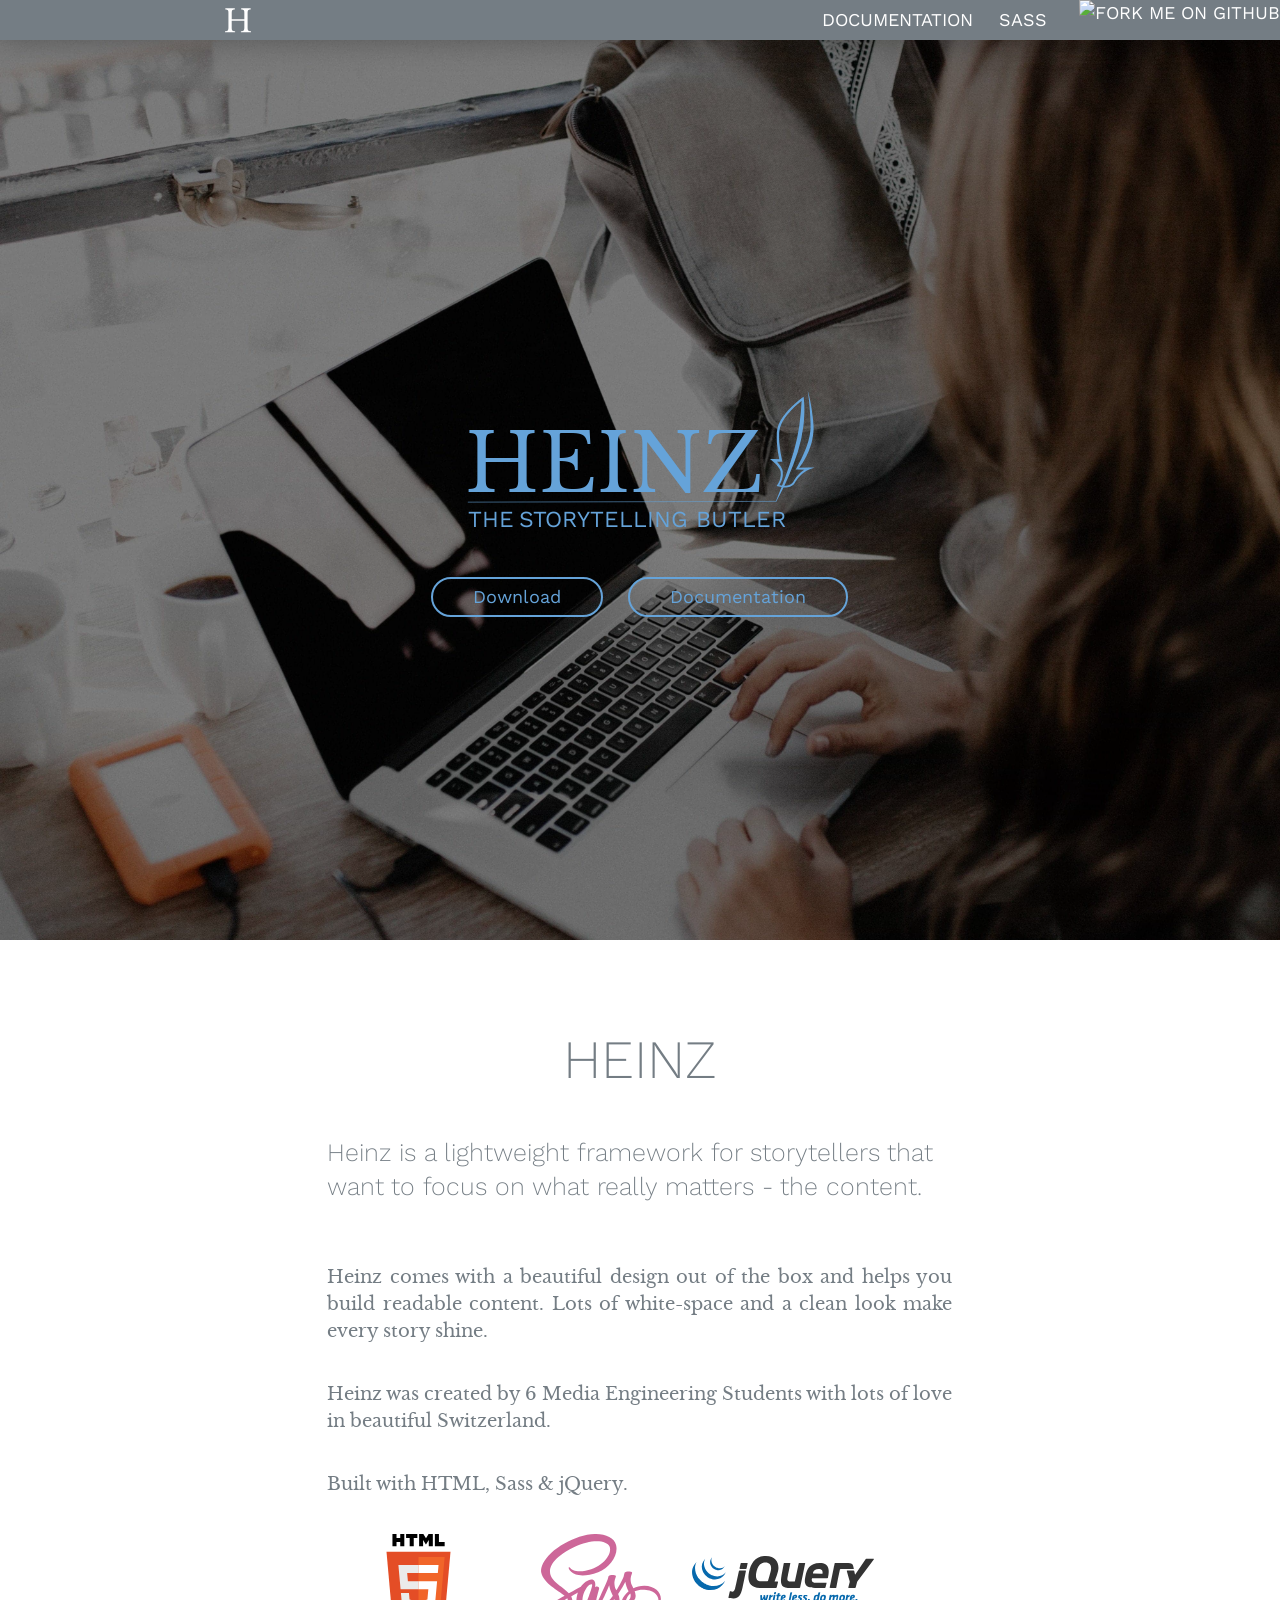
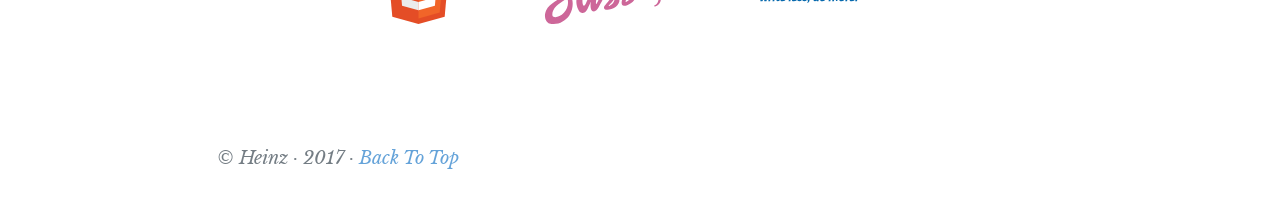
==== commit 3f474c62: "fix nav.js" ====
--- a/index.html
+++ b/index.html
@@ -23,7 +23,7 @@
                   <img src="media/heinz_h.svg">
 
                 </a>
-                <a class="fork-link" target="_blank"href="https://github.com/"><img style="position: absolute; top: 0; right: 0; border: 0;z-index: 10001;" src="https://camo.githubusercontent.com/a6677b08c955af8400f44c6298f40e7d19cc5b2d/68747470733a2f2f73332e616d617a6f6e6177732e636f6d2f6769746875622f726962626f6e732f666f726b6d655f72696768745f677261795f3664366436642e706e67" alt="Fork me on GitHub" data-canonical-src="https://s3.amazonaws.com/github/ribbons/forkme_right_gray_6d6d6d.png"></a>
+                <a class="fork-link" target="_blank"href="https://github.com/HTW-MMP/heinz/"><img style="position: absolute; top: 0; right: 0; border: 0;z-index: 10001;" src="https://camo.githubusercontent.com/a6677b08c955af8400f44c6298f40e7d19cc5b2d/68747470733a2f2f73332e616d617a6f6e6177732e636f6d2f6769746875622f726962626f6e732f666f726b6d655f72696768745f677261795f3664366436642e706e67" alt="Fork me on GitHub" data-canonical-src="https://s3.amazonaws.com/github/ribbons/forkme_right_gray_6d6d6d.png"></a>
                 <span class="nav-toggle">
                     <div class="hamburger">toggle menu</div>
                 </span>
